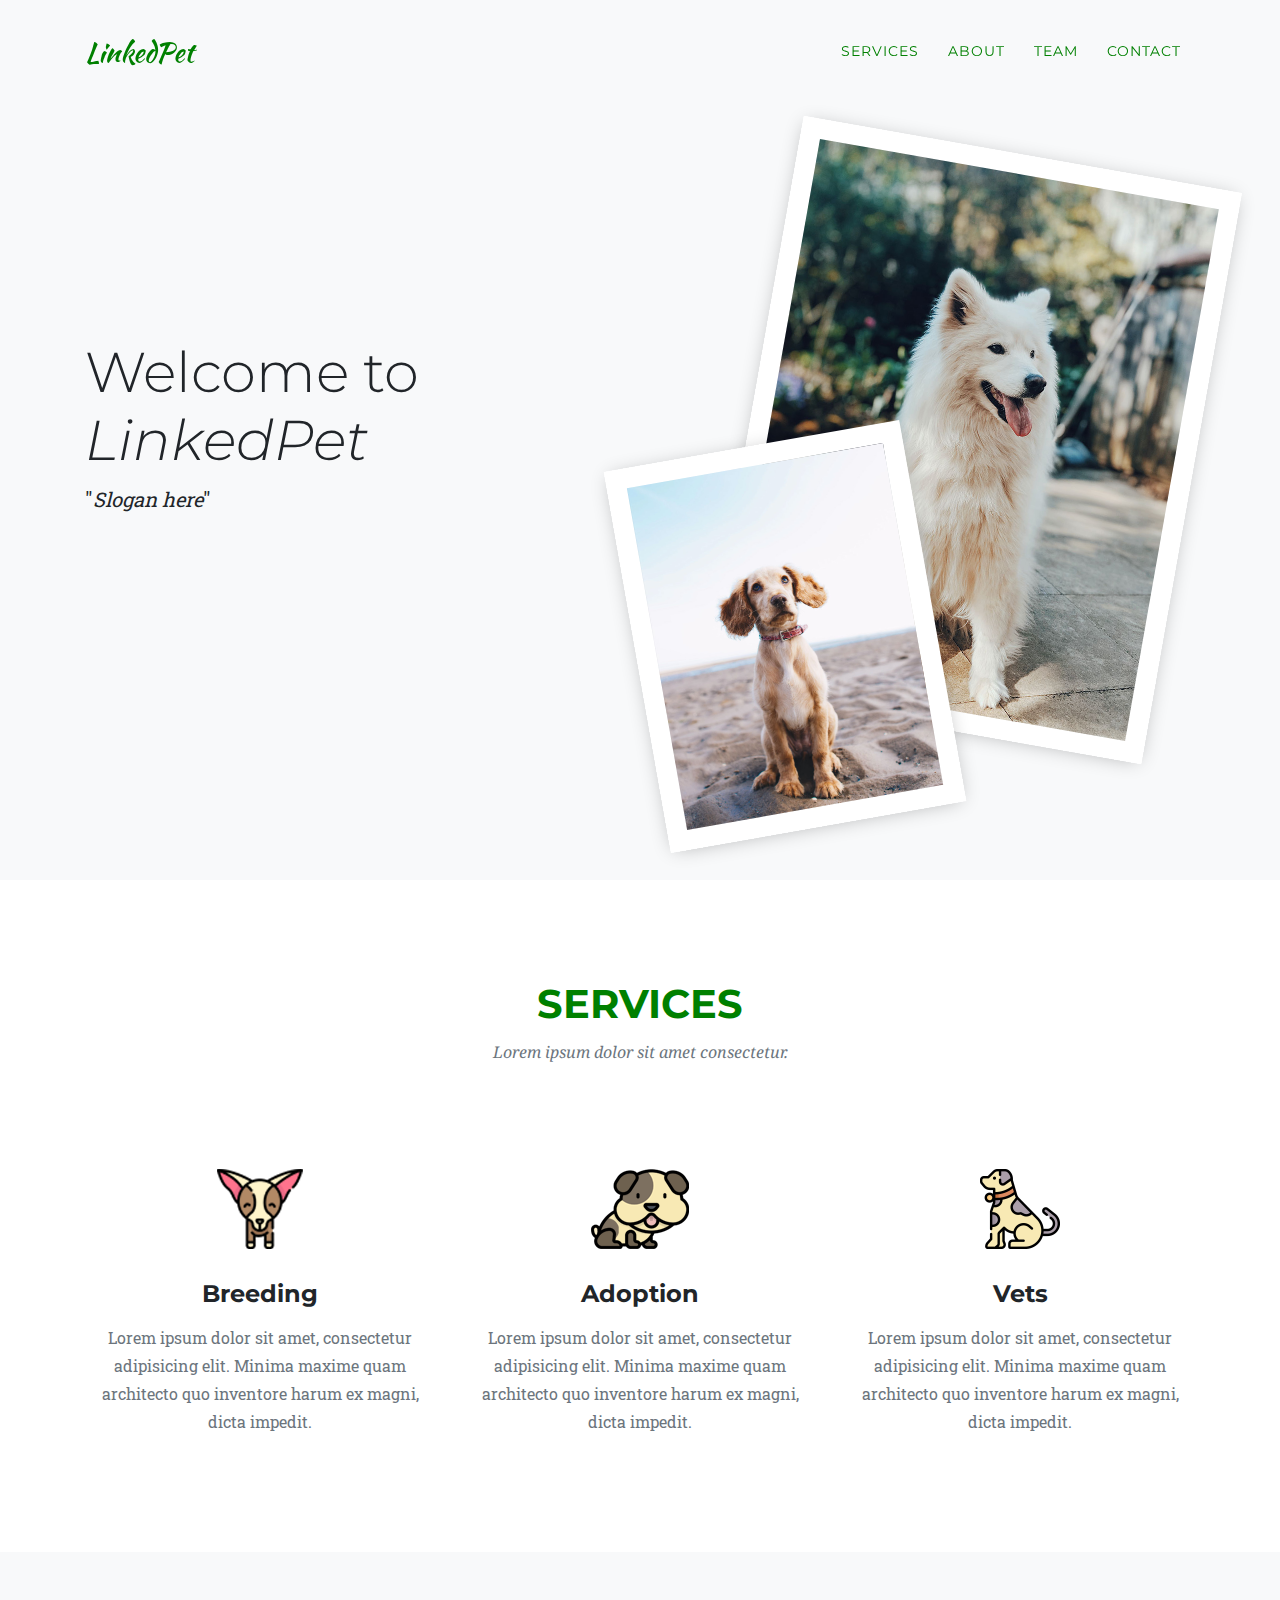
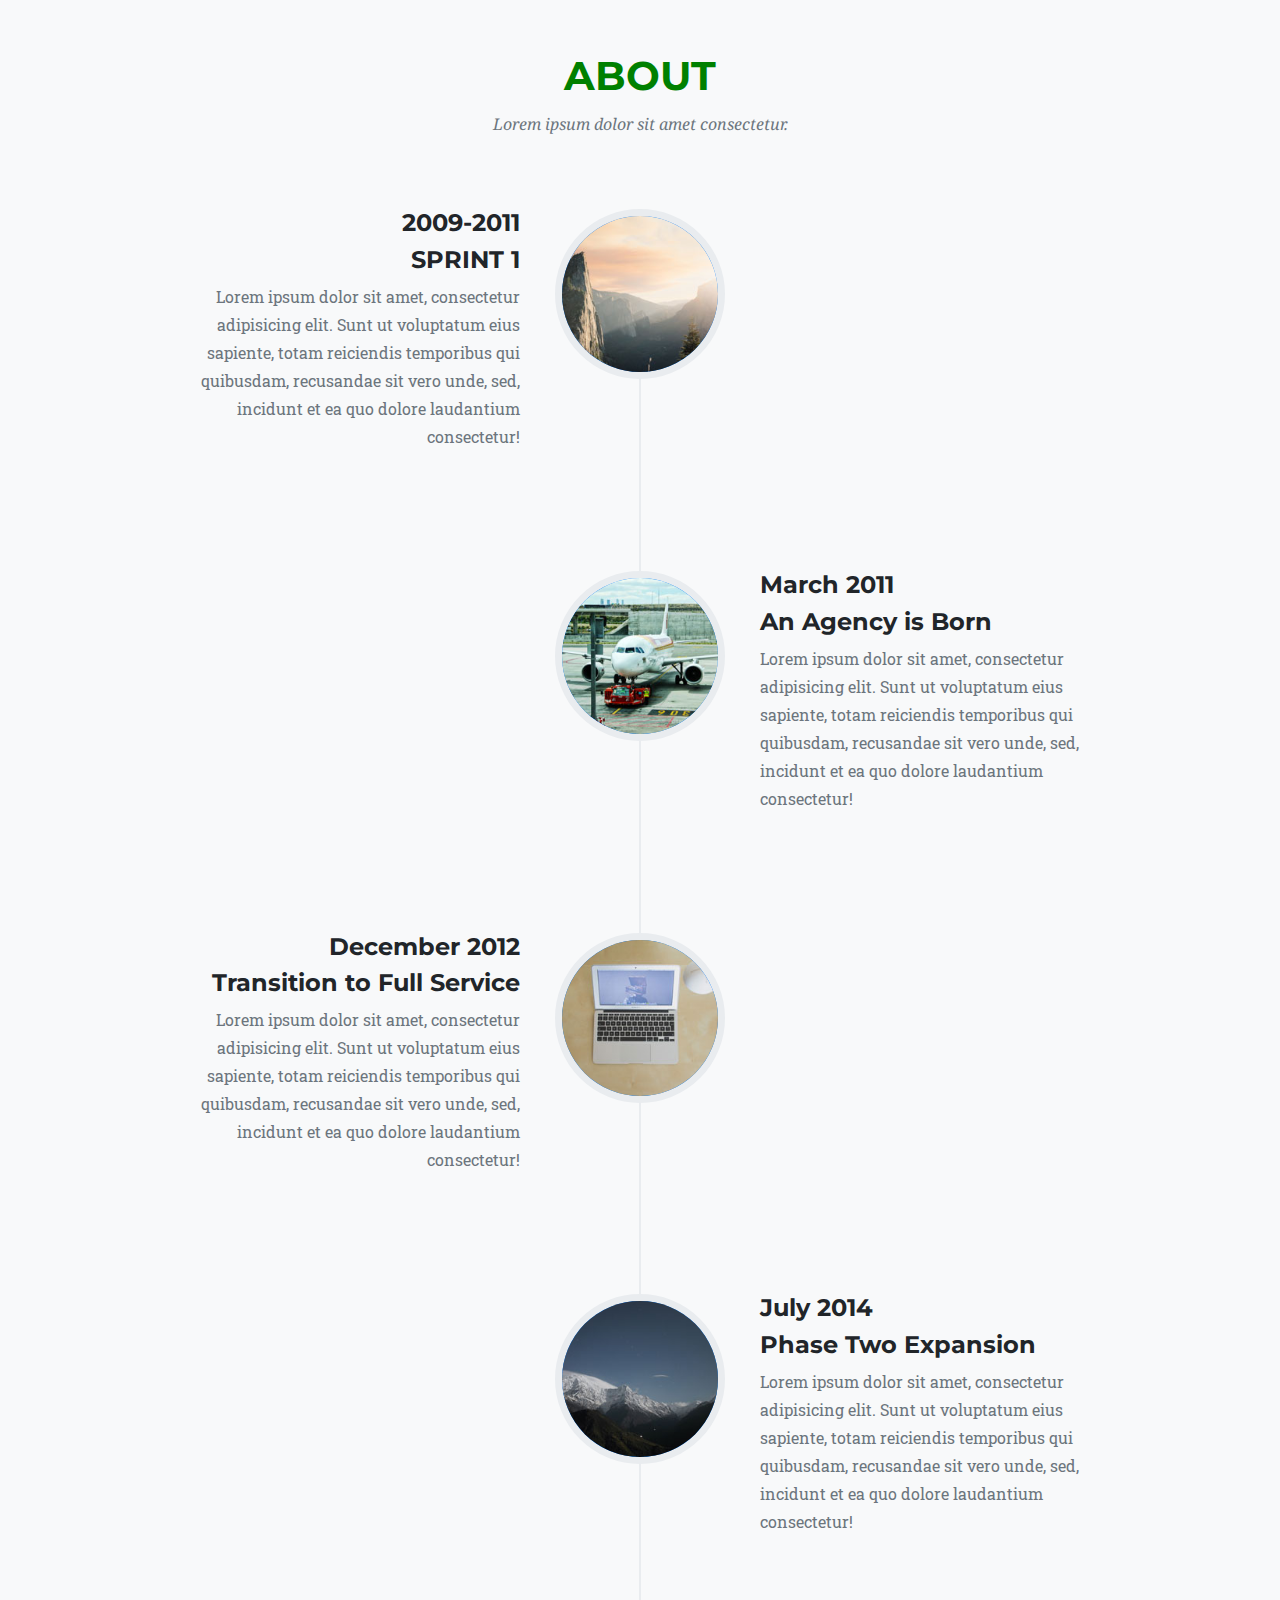
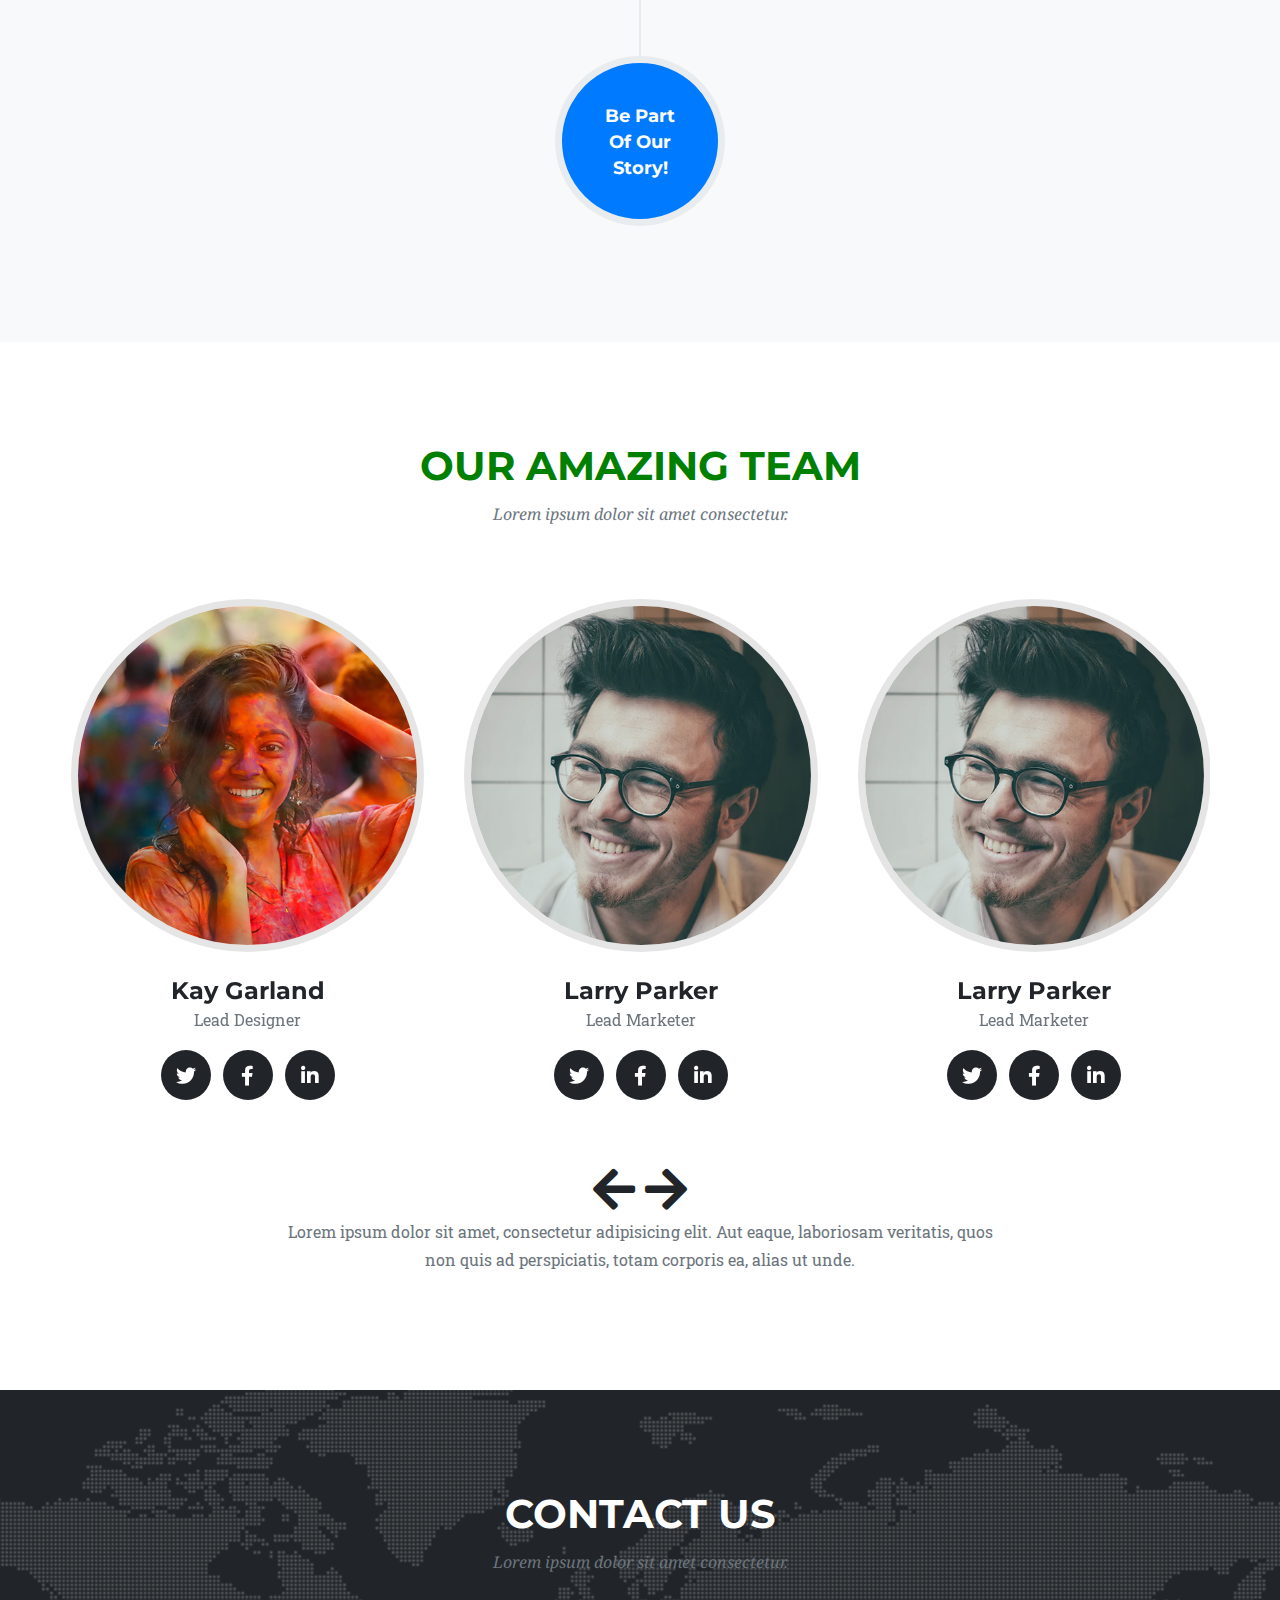
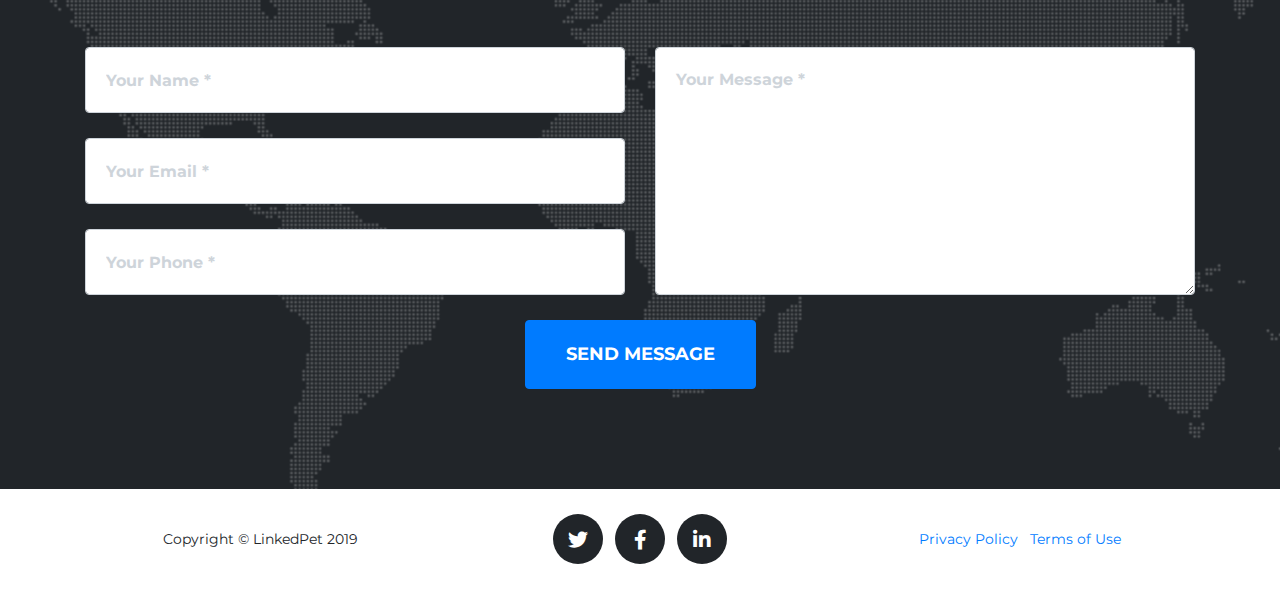
==== index.html @ 0b0eca7d "Initial style" ====
<!DOCTYPE html>
<html lang="en">
  <head>
    <meta charset="utf-8" />
    <meta
      name="viewport"
      content="width=device-width, initial-scale=1, shrink-to-fit=no"
    />
    <meta name="description" content="ISPP Project" />
    <meta name="author" content="ISPPet" />

    <title>LinkedPet</title>

    <!-- Bootstrap core CSS -->
    <link href="vendor/bootstrap/css/bootstrap.min.css" rel="stylesheet" />

    

    <!-- Owl Carousel -->
    <link rel="stylesheet" href="owlcarousel/assets/owl.carousel.min.css" />
    <link rel="stylesheet"href="owlcarousel/assets/owl.theme.default.min.css"/>

    <!-- Custom fonts for this template -->
    <link
      href="vendor/fontawesome-free/css/all.min.css"
      rel="stylesheet"
      type="text/css"
    />
    <link
      href="https://fonts.googleapis.com/css?family=Montserrat:400,700"
      rel="stylesheet"
      type="text/css"
    />
    <link
      href="https://fonts.googleapis.com/css?family=Kaushan+Script"
      rel="stylesheet"
      type="text/css"
    />
    <link
      href="https://fonts.googleapis.com/css?family=Droid+Serif:400,700,400italic,700italic"
      rel="stylesheet"
      type="text/css"
    />
    <link
      href="https://fonts.googleapis.com/css?family=Roboto+Slab:400,100,300,700"
      rel="stylesheet"
      type="text/css"
    />

    <!-- Custom styles for this template -->
    <link href="css/agency.min.css" rel="stylesheet" />
  </head>

  <body id="page-top">
    <!-- Navigation -->
    <nav class="navbar navbar-expand-lg navbar-dark fixed-top" id="mainNav">
      <div class="container">
        <a class="navbar-brand js-scroll-trigger" href="#page-top"
          >LinkedPet</a
        >
        <button
          class="navbar-toggler navbar-toggler-right"
          type="button"
          data-toggle="collapse"
          data-target="#navbarResponsive"
          aria-controls="navbarResponsive"
          aria-expanded="false"
          aria-label="Toggle navigation">
          Menu
          <i class="fas fa-bars"></i>
        </button>
        <div class="collapse navbar-collapse" id="navbarResponsive">
          <ul class="navbar-nav text-uppercase ml-auto">
            <li class="nav-item">
              <b><a class="nav-link js-scroll-trigger" href="#services">Services</a></b>
            </li>
            <li class="nav-item">
              <a class="nav-link js-scroll-trigger" href="#about">About</a>
            </li>
            <li class="nav-item">
              <a class="nav-link js-scroll-trigger" href="#team">Team</a>
            </li>
            <li class="nav-item">
              <a class="nav-link js-scroll-trigger" href="#contact">Contact</a>
            </li>
          </ul>
        </div>
      </div>
    </nav>

    <!-- Header -->
    <section class="site-blocks-cover overflow-hidden bg-light mastheadpadding">
      <div class="container">
        <div class="row">
          <div class="col-md-5 mr-auto align-self-center text-center text-md-left">
            <div class="intro-text" >
              <h1 class="display-4">Welcome to <em>LinkedPet</em></h1>
              <blockquot class="blockquote"><p class="mb-4">"<em>Slogan here</em>"</p></blockquote>
              <!--<p><a href="#" class="btn btn-primary">Get In Touch</a></p>-->
            </div>
          </div>
          <div class="col-md-5 align-self-center text-center text-md-right">
            <img src="../img/dog_1.jpg" alt="Image" class="img-fluid cover-img">
            <img src="../img/dog_2.jpg" alt="Image" class="img-fluid cover-img2">
          </div>
        </div>
      </div>
    </section>

    <!-- Services -->
    <section class="page-section" id="services">
      <div class="container">
        <div class="row">
          <div class="col-lg-12 text-center">
            <h2 class="section-heading text-uppercase">Services</h2>
            <h3 class="section-subheading text-muted">
              Lorem ipsum dolor sit amet consectetur.
            </h3>
          </div>
        </div>
        <div class="row text-center">
          <div class="col-md-4">
            <span class="fa-stack fa-4x">
              <img src="img/services/service_icon_1.png" />
            </span>
            <h4 class="service-heading">Breeding</h4>
            <p class="text-muted">
              Lorem ipsum dolor sit amet, consectetur adipisicing elit. Minima
              maxime quam architecto quo inventore harum ex magni, dicta
              impedit.
            </p>
          </div>
          <div class="col-md-4">
            <span class="fa-stack fa-4x">
              <img src="img/services/service_icon_2.png" />
            </span>
            <h4 class="service-heading">Adoption</h4>
            <p class="text-muted">
              Lorem ipsum dolor sit amet, consectetur adipisicing elit. Minima
              maxime quam architecto quo inventore harum ex magni, dicta
              impedit.
            </p>
          </div>
          <div class="col-md-4">
            <span class="fa-stack fa-4x">
              <img src="img/services/service_icon_3.png" />
            </span>
            <h4 class="service-heading">Vets</h4>
            <p class="text-muted">
              Lorem ipsum dolor sit amet, consectetur adipisicing elit. Minima
              maxime quam architecto quo inventore harum ex magni, dicta
              impedit.
            </p>
          </div>
        </div>
      </div>
    </section>

    <!-- About -->
    <section class="bg-light page-section" id="about">
      <div class="container">
        <div class="row">
          <div class="col-lg-12 text-center">
            <h2 class="section-heading text-uppercase">About</h2>
            <h3 class="section-subheading text-muted">
              Lorem ipsum dolor sit amet consectetur.
            </h3>
          </div>
        </div>
        <div class="row">
          <div class="col-lg-12">
            <ul class="timeline">
              <li>
                <div class="timeline-image">
                  <img
                    class="rounded-circle img-fluid"
                    src="img/about/1.jpg"
                    alt=""
                  />
                </div>
                <div class="timeline-panel">
                  <div class="timeline-heading">
                    <h4>2009-2011</h4>
                    <h4 class="subheading">SPRINT 1</h4>
                  </div>
                  <div class="timeline-body">
                    <p class="text-muted">
                      Lorem ipsum dolor sit amet, consectetur adipisicing elit.
                      Sunt ut voluptatum eius sapiente, totam reiciendis
                      temporibus qui quibusdam, recusandae sit vero unde, sed,
                      incidunt et ea quo dolore laudantium consectetur!
                    </p>
                  </div>
                </div>
              </li>
              <li class="timeline-inverted">
                <div class="timeline-image">
                  <img
                    class="rounded-circle img-fluid"
                    src="img/about/2.jpg"
                    alt=""
                  />
                </div>
                <div class="timeline-panel">
                  <div class="timeline-heading">
                    <h4>March 2011</h4>
                    <h4 class="subheading">An Agency is Born</h4>
                  </div>
                  <div class="timeline-body">
                    <p class="text-muted">
                      Lorem ipsum dolor sit amet, consectetur adipisicing elit.
                      Sunt ut voluptatum eius sapiente, totam reiciendis
                      temporibus qui quibusdam, recusandae sit vero unde, sed,
                      incidunt et ea quo dolore laudantium consectetur!
                    </p>
                  </div>
                </div>
              </li>
              <li>
                <div class="timeline-image">
                  <img
                    class="rounded-circle img-fluid"
                    src="img/about/3.jpg"
                    alt=""
                  />
                </div>
                <div class="timeline-panel">
                  <div class="timeline-heading">
                    <h4>December 2012</h4>
                    <h4 class="subheading">Transition to Full Service</h4>
                  </div>
                  <div class="timeline-body">
                    <p class="text-muted">
                      Lorem ipsum dolor sit amet, consectetur adipisicing elit.
                      Sunt ut voluptatum eius sapiente, totam reiciendis
                      temporibus qui quibusdam, recusandae sit vero unde, sed,
                      incidunt et ea quo dolore laudantium consectetur!
                    </p>
                  </div>
                </div>
              </li>
              <li class="timeline-inverted">
                <div class="timeline-image">
                  <img
                    class="rounded-circle img-fluid"
                    src="img/about/4.jpg"
                    alt=""
                  />
                </div>
                <div class="timeline-panel">
                  <div class="timeline-heading">
                    <h4>July 2014</h4>
                    <h4 class="subheading">Phase Two Expansion</h4>
                  </div>
                  <div class="timeline-body">
                    <p class="text-muted">
                      Lorem ipsum dolor sit amet, consectetur adipisicing elit.
                      Sunt ut voluptatum eius sapiente, totam reiciendis
                      temporibus qui quibusdam, recusandae sit vero unde, sed,
                      incidunt et ea quo dolore laudantium consectetur!
                    </p>
                  </div>
                </div>
              </li>
              <li class="timeline-inverted">
                <div class="timeline-image">
                  <h4>Be Part <br />Of Our <br />Story!</h4>
                </div>
              </li>
            </ul>
          </div>
        </div>
      </div>
    </section>

    <!-- Team -->
    <section class="page-section" id="team">
      <div class="container">
        <div class="row">
          <div class="col-lg-12 text-center">
            <h2 class="section-heading text-uppercase">Our Amazing Team</h2>
            <h3 class="section-subheading text-muted">
              Lorem ipsum dolor sit amet consectetur.
            </h3>
          </div>
        </div>
        <div class="row">
          <div id="owl-team" class="owl-carousel owl-theme owl-loaded owl-drag">
            <div class="team-member">
              <img class="mx-auto rounded-circle" src="img/team/1.jpg" alt="" />
              <h4>Kay Garland</h4>
              <p class="text-muted">Lead Designer</p>
              <ul class="list-inline social-buttons">
                <li class="list-inline-item">
                  <a href="#">
                    <i class="fab fa-twitter"></i>
                  </a>
                </li>
                <li class="list-inline-item">
                  <a href="#">
                    <i class="fab fa-facebook-f"></i>
                  </a>
                </li>
                <li class="list-inline-item">
                  <a href="#">
                    <i class="fab fa-linkedin-in"></i>
                  </a>
                </li>
              </ul>
            </div>
            <div class="team-member">
              <img class="mx-auto rounded-circle" src="img/team/2.jpg" alt="" />
              <h4>Larry Parker</h4>
              <p class="text-muted">Lead Marketer</p>
              <ul class="list-inline social-buttons">
                <li class="list-inline-item">
                  <a href="#">
                    <i class="fab fa-twitter"></i>
                  </a>
                </li>
                <li class="list-inline-item">
                  <a href="#">
                    <i class="fab fa-facebook-f"></i>
                  </a>
                </li>
                <li class="list-inline-item">
                  <a href="#">
                    <i class="fab fa-linkedin-in"></i>
                  </a>
                </li>
              </ul>
            </div>
            <div class="team-member">
              <img class="mx-auto rounded-circle" src="img/team/2.jpg" alt="" />
              <h4>Larry Parker</h4>
              <p class="text-muted">Lead Marketer</p>
              <ul class="list-inline social-buttons">
                <li class="list-inline-item">
                  <a href="#">
                    <i class="fab fa-twitter"></i>
                  </a>
                </li>
                <li class="list-inline-item">
                  <a href="#">
                    <i class="fab fa-facebook-f"></i>
                  </a>
                </li>
                <li class="list-inline-item">
                  <a href="#">
                    <i class="fab fa-linkedin-in"></i>
                  </a>
                </li>
              </ul>
            </div>
            <div class="team-member">
              <img class="mx-auto rounded-circle" src="img/team/3.jpg" alt="" />
              <h4>Diana Pertersen</h4>
              <p class="text-muted">Lead Developer</p>
              <ul class="list-inline social-buttons">
                <li class="list-inline-item">
                  <a href="#">
                    <i class="fab fa-twitter"></i>
                  </a>
                </li>
                <li class="list-inline-item">
                  <a href="#">
                    <i class="fab fa-facebook-f"></i>
                  </a>
                </li>
                <li class="list-inline-item">
                  <a href="#">
                    <i class="fab fa-linkedin-in"></i>
                  </a>
                </li>
              </ul>
            </div>
          </div>
        </div>
        <div class="row">
          <div class="col-lg-8 mx-auto text-center">
            <p class="large text-muted">
              Lorem ipsum dolor sit amet, consectetur adipisicing elit. Aut
              eaque, laboriosam veritatis, quos non quis ad perspiciatis, totam
              corporis ea, alias ut unde.
            </p>
          </div>
        </div>
      </div>
    </section>


    <!-- Contact -->
    <section class="page-section" id="contact">
      <div class="container">
        <div class="row">
          <div class="col-lg-12 text-center">
            <h2 class="section-heading text-uppercase">Contact Us</h2>
            <h3 class="section-subheading text-muted">
              Lorem ipsum dolor sit amet consectetur.
            </h3>
          </div>
        </div>
        <div class="row">
          <div class="col-lg-12">
            <form id="contactForm" name="sentMessage" novalidate="novalidate">
              <div class="row">
                <div class="col-md-6">
                  <div class="form-group">
                    <input
                      class="form-control"
                      id="name"
                      type="text"
                      placeholder="Your Name *"
                      required="required"
                      data-validation-required-message="Please enter your name."
                    />
                    <p class="help-block text-danger"></p>
                  </div>
                  <div class="form-group">
                    <input
                      class="form-control"
                      id="email"
                      type="email"
                      placeholder="Your Email *"
                      required="required"
                      data-validation-required-message="Please enter your email address."
                    />
                    <p class="help-block text-danger"></p>
                  </div>
                  <div class="form-group">
                    <input
                      class="form-control"
                      id="phone"
                      type="tel"
                      placeholder="Your Phone *"
                      required="required"
                      data-validation-required-message="Please enter your phone number."
                    />
                    <p class="help-block text-danger"></p>
                  </div>
                </div>
                <div class="col-md-6">
                  <div class="form-group">
                    <textarea
                      class="form-control"
                      id="message"
                      placeholder="Your Message *"
                      required="required"
                      data-validation-required-message="Please enter a message."
                    ></textarea>
                    <p class="help-block text-danger"></p>
                  </div>
                </div>
                <div class="clearfix"></div>
                <div class="col-lg-12 text-center">
                  <div id="success"></div>
                  <button
                    id="sendMessageButton"
                    class="btn btn-primary btn-xl text-uppercase"
                    type="submit"
                  >
                    Send Message
                  </button>
                </div>
              </div>
            </form>
          </div>
        </div>
      </div>
    </section>

    <!-- Footer -->
    <footer class="footer">
      <div class="container">
        <div class="row align-items-center">
          <div class="col-md-4">
            <span class="copyright">Copyright &copy; LinkedPet 2019</span>
          </div>
          <div class="col-md-4">
            <ul class="list-inline social-buttons">
              <li class="list-inline-item">
                <a href="#">
                  <i class="fab fa-twitter"></i>
                </a>
              </li>
              <li class="list-inline-item">
                <a href="#">
                  <i class="fab fa-facebook-f"></i>
                </a>
              </li>
              <li class="list-inline-item">
                <a href="#">
                  <i class="fab fa-linkedin-in"></i>
                </a>
              </li>
            </ul>
          </div>
          <div class="col-md-4">
            <ul class="list-inline quicklinks">
              <li class="list-inline-item">
                <a href="#">Privacy Policy</a>
              </li>
              <li class="list-inline-item">
                <a href="#">Terms of Use</a>
              </li>
            </ul>
          </div>
        </div>
      </div>
    </footer>

    <!-- Bootstrap core JavaScript -->
    <script src="vendor/jquery/jquery.min.js"></script>
    <script src="vendor/bootstrap/js/bootstrap.bundle.min.js"></script>

    <!-- Plugin JavaScript -->
    <script src="vendor/jquery-easing/jquery.easing.min.js"></script>

    <!-- Owl Carousel -->
    <script src="owlcarousel/owl.carousel.min.js"></script>

    <!-- Contact form JavaScript -->
    <script src="js/jqBootstrapValidation.js"></script>
    <script src="js/contact_me.js"></script>

    <!-- Custom scripts for this template -->
    <script src="js/agency.min.js"></script>
  </body>
</html>
---- css/agency.min.css ----
/*!
 * Start Bootstrap - Agency v5.2.2 (https://startbootstrap.com/template-overviews/agency)
 * Copyright 2013-2020 Start Bootstrap
 * Licensed under MIT (https://github.com/BlackrockDigital/startbootstrap-agency/blob/master/LICENSE)
 */body{overflow-x:hidden;font-family:'Roboto Slab',-apple-system,BlinkMacSystemFont,'Segoe UI',Roboto,'Helvetica Neue',Arial,sans-serif,'Apple Color Emoji','Segoe UI Emoji','Segoe UI Symbol','Noto Color Emoji'}p{line-height:1.75}a{color:#007bff}a:hover{color:#0062cc}.text-primary{color:#007bff!important}h1,h2,h3,h4,h5,h6{font-weight:700;font-family:Montserrat,-apple-system,BlinkMacSystemFont,'Segoe UI',Roboto,'Helvetica Neue',Arial,sans-serif,'Apple Color Emoji','Segoe UI Emoji','Segoe UI Symbol','Noto Color Emoji'}.page-section{padding:100px 0}.page-section h2.section-heading{font-size:40px;margin-top:0;margin-bottom:15px;color:green}.page-section h3.section-subheading{font-size:16px;font-weight:400;font-style:italic;margin-bottom:75px;text-transform:none;font-family:'Droid Serif',-apple-system,BlinkMacSystemFont,'Segoe UI',Roboto,'Helvetica Neue',Arial,sans-serif,'Apple Color Emoji','Segoe UI Emoji','Segoe UI Symbol','Noto Color Emoji'}@media (min-width:768px){section{padding:150px 0}}::-moz-selection{background:#007bff;text-shadow:none}::selection{background:#007bff;text-shadow:none}img::-moz-selection{background:0 0}img::selection{background:0 0}img::-moz-selection{background:0 0}.btn{font-family:Montserrat,-apple-system,BlinkMacSystemFont,'Segoe UI',Roboto,'Helvetica Neue',Arial,sans-serif,'Apple Color Emoji','Segoe UI Emoji','Segoe UI Symbol','Noto Color Emoji';font-weight:700}.btn-xl{font-size:18px;padding:20px 40px}.btn-primary{background-color:#007bff;border-color:#007bff}.btn-primary:active,.btn-primary:focus,.btn-primary:hover{background-color:#0069d9!important;border-color:#0069d9!important;color:#fff}.btn-primary:active,.btn-primary:focus{box-shadow:0 0 0 .2rem rgba(254,209,55,.5)!important}#mainNav{background-color:#20c45f}#mainNav .navbar-toggler{font-size:12px;right:0;padding:13px;text-transform:uppercase;color:green;border:0;background-color:#007bff;font-family:Montserrat,-apple-system,BlinkMacSystemFont,'Segoe UI',Roboto,'Helvetica Neue',Arial,sans-serif,'Apple Color Emoji','Segoe UI Emoji','Segoe UI Symbol','Noto Color Emoji'}#mainNav .navbar-brand{color:green;font-family:'Kaushan Script',-apple-system,BlinkMacSystemFont,'Segoe UI',Roboto,'Helvetica Neue',Arial,sans-serif,'Apple Color Emoji','Segoe UI Emoji','Segoe UI Symbol','Noto Color Emoji'}#mainNav .navbar-nav .nav-item .nav-link{font-style:bold;font-size:90%;font-weight:400;padding:.75em 0;letter-spacing:1px;color:green;font-family:Montserrat,-apple-system,BlinkMacSystemFont,'Segoe UI',Roboto,'Helvetica Neue',Arial,sans-serif,'Apple Color Emoji','Segoe UI Emoji','Segoe UI Symbol','Noto Color Emoji'}#mainNav .navbar-nav .nav-item .nav-link.active,#mainNav .navbar-nav .nav-item .nav-link:hover{color:#fff}@media (min-width:992px){#mainNav{padding-top:25px;padding-bottom:25px;transition:padding-top .3s,padding-bottom .3s;border:none;background-color:transparent}#mainNav .navbar-brand{font-size:1.75em;transition:all .3s}#mainNav .navbar-nav .nav-item .nav-link{padding:1.1em 1em!important}#mainNav .navbar-nav .nav-item .nav-link:hover{color:#000}#mainNav.navbar-shrink{padding-top:0;padding-bottom:0;background-color:#20c45f}#mainNav.navbar-shrink .navbar-brand{font-size:1.25em;padding:12px 0}#mainNav.navbar-shrink .navbar-brand:hover{color:#fff}}@media (max-width:850px){.intro-text{padding-top:100px}}.cover-img{border:20px solid #fff;box-shadow:0 2px 20px -5px rgba(0,0,0,.3)}@media (min-width:768px){.cover-img{transform:rotate(10deg)}}.cover-img2{position:absolute;bottom:-100px;left:-100px;max-width:300px;border:20px solid #fff;box-shadow:0 2px 20px -5px rgba(0,0,0,.3)}@media (min-width:768px){.cover-img2{transform:rotate(-10deg)}}@media (max-width:850px){.cover-img2{margin-left:25%;transform:rotate(-10deg)}}header.masthead{text-align:center;color:#000;background-repeat:no-repeat;background-attachment:scroll;background-position:center center;background-size:auto;background-color:grey}header.masthead .intro-text{padding-top:150px;padding-bottom:100px}header.masthead .intro-text .intro-lead-in{font-size:22px;font-style:italic;line-height:22px;margin-bottom:25px}header.masthead .intro-text .intro-heading{font-size:50px;font-weight:700;line-height:50px;margin-bottom:25px}@media (min-width:768px){header.masthead .intro-text{padding-top:300px;padding-bottom:200px}header.masthead .intro-text .intro-lead-in{font-size:40px;font-style:italic;line-height:40px;margin-bottom:25px}header.masthead .intro-text .intro-heading{font-size:75px;font-weight:700;line-height:75px;margin-bottom:50px}}.service-heading{margin:15px 0;text-transform:none}#portfolio .portfolio-item{right:0;margin:0 0 15px}#portfolio .portfolio-item .portfolio-link{position:relative;display:block;max-width:400px;margin:0 auto;cursor:pointer}#portfolio .portfolio-item .portfolio-link .portfolio-hover{position:absolute;width:100%;height:100%;transition:all ease .5s;opacity:0;background:rgba(0,123,255,.9)}#portfolio .portfolio-item .portfolio-link .portfolio-hover:hover{opacity:1}#portfolio .portfolio-item .portfolio-link .portfolio-hover .portfolio-hover-content{font-size:20px;position:absolute;top:50%;width:100%;height:20px;margin-top:-12px;text-align:center;color:#fff}#portfolio .portfolio-item .portfolio-link .portfolio-hover .portfolio-hover-content i{margin-top:-12px}#portfolio .portfolio-item .portfolio-link .portfolio-hover .portfolio-hover-content h3,#portfolio .portfolio-item .portfolio-link .portfolio-hover .portfolio-hover-content h4{margin:0}#portfolio .portfolio-item .portfolio-caption{max-width:400px;margin:0 auto;padding:25px;text-align:center;background-color:#fff}#portfolio .portfolio-item .portfolio-caption h4{margin:0;text-transform:none}#portfolio .portfolio-item .portfolio-caption p{font-size:16px;font-style:italic;margin:0;font-family:'Droid Serif',-apple-system,BlinkMacSystemFont,'Segoe UI',Roboto,'Helvetica Neue',Arial,sans-serif,'Apple Color Emoji','Segoe UI Emoji','Segoe UI Symbol','Noto Color Emoji'}#portfolio *{z-index:2}@media (min-width:767px){#portfolio .portfolio-item{margin:0 0 30px}}.portfolio-modal .modal-dialog{margin:1rem;max-width:100vw}.portfolio-modal .modal-content{padding:100px 0;text-align:center}.portfolio-modal .modal-content h2{font-size:3em;margin-bottom:15px}.portfolio-modal .modal-content p{margin-bottom:30px}.portfolio-modal .modal-content p.item-intro{font-size:16px;font-style:italic;margin:20px 0 30px;font-family:'Droid Serif',-apple-system,BlinkMacSystemFont,'Segoe UI',Roboto,'Helvetica Neue',Arial,sans-serif,'Apple Color Emoji','Segoe UI Emoji','Segoe UI Symbol','Noto Color Emoji'}.portfolio-modal .modal-content ul.list-inline{margin-top:0;margin-bottom:30px}.portfolio-modal .modal-content img{margin-bottom:30px}.portfolio-modal .modal-content button{cursor:pointer}.portfolio-modal .close-modal{position:absolute;top:25px;right:25px;width:75px;height:75px;cursor:pointer;background-color:transparent}.portfolio-modal .close-modal:hover{opacity:.3}.portfolio-modal .close-modal .lr{z-index:1051;width:1px;height:75px;margin-left:35px;transform:rotate(45deg);background-color:#212529}.portfolio-modal .close-modal .lr .rl{z-index:1052;width:1px;height:75px;transform:rotate(90deg);background-color:#212529}.timeline{position:relative;padding:0;list-style:none}.timeline:before{position:absolute;top:0;bottom:0;left:40px;width:2px;margin-left:-1.5px;content:'';background-color:#e9ecef}.timeline>li{position:relative;min-height:50px;margin-bottom:50px}.timeline>li:after,.timeline>li:before{display:table;content:' '}.timeline>li:after{clear:both}.timeline>li .timeline-panel{position:relative;float:right;width:100%;padding:0 20px 0 100px;text-align:left}.timeline>li .timeline-panel:before{right:auto;left:-15px;border-right-width:15px;border-left-width:0}.timeline>li .timeline-panel:after{right:auto;left:-14px;border-right-width:14px;border-left-width:0}.timeline>li .timeline-image{position:absolute;z-index:100;left:0;width:80px;height:80px;margin-left:0;text-align:center;color:#fff;border:7px solid #e9ecef;border-radius:100%;background-color:#007bff}.timeline>li .timeline-image h4{font-size:10px;line-height:14px;margin-top:12px}.timeline>li.timeline-inverted>.timeline-panel{float:right;padding:0 20px 0 100px;text-align:left}.timeline>li.timeline-inverted>.timeline-panel:before{right:auto;left:-15px;border-right-width:15px;border-left-width:0}.timeline>li.timeline-inverted>.timeline-panel:after{right:auto;left:-14px;border-right-width:14px;border-left-width:0}.timeline>li:last-child{margin-bottom:0}.timeline .timeline-heading h4{margin-top:0;color:inherit}.timeline .timeline-heading h4.subheading{text-transform:none}.timeline .timeline-body>p,.timeline .timeline-body>ul{margin-bottom:0}@media (min-width:768px){.timeline:before{left:50%}.timeline>li{min-height:100px;margin-bottom:100px}.timeline>li .timeline-panel{float:left;width:41%;padding:0 20px 20px 30px;text-align:right}.timeline>li .timeline-image{left:50%;width:100px;height:100px;margin-left:-50px}.timeline>li .timeline-image h4{font-size:13px;line-height:18px;margin-top:16px}.timeline>li.timeline-inverted>.timeline-panel{float:right;padding:0 30px 20px 20px;text-align:left}}@media (min-width:992px){.timeline>li{min-height:150px}.timeline>li .timeline-panel{padding:0 20px 20px}.timeline>li .timeline-image{width:150px;height:150px;margin-left:-75px}.timeline>li .timeline-image h4{font-size:18px;line-height:26px;margin-top:30px}.timeline>li.timeline-inverted>.timeline-panel{padding:0 20px 20px}}@media (min-width:1200px){.timeline>li{min-height:170px}.timeline>li .timeline-panel{padding:0 20px 20px 100px}.timeline>li .timeline-image{width:170px;height:170px;margin-left:-85px}.timeline>li .timeline-image h4{margin-top:40px}.timeline>li.timeline-inverted>.timeline-panel{padding:0 100px 20px 20px}}.team-member{margin-bottom:50px;text-align:center}.team-member img{width:180px;height:auto;border:7px solid rgba(0,0,0,.1)}.team-member h4{margin-top:25px;margin-bottom:0;text-transform:none}.team-member p{margin-top:0}section#contact{background-color:#212529;background-image:url(../img/map-image.png);background-repeat:no-repeat;background-position:center}section#contact .section-heading{color:#fff}section#contact .form-group{margin-bottom:25px}section#contact .form-group input,section#contact .form-group textarea{padding:20px}section#contact .form-group input.form-control{height:auto}section#contact .form-group textarea.form-control{height:248px}section#contact .form-control:focus{border-color:#007bff;box-shadow:none}section#contact ::-webkit-input-placeholder{font-weight:700;color:#ced4da;font-family:Montserrat,-apple-system,BlinkMacSystemFont,'Segoe UI',Roboto,'Helvetica Neue',Arial,sans-serif,'Apple Color Emoji','Segoe UI Emoji','Segoe UI Symbol','Noto Color Emoji'}section#contact :-moz-placeholder{font-weight:700;color:#ced4da;font-family:Montserrat,-apple-system,BlinkMacSystemFont,'Segoe UI',Roboto,'Helvetica Neue',Arial,sans-serif,'Apple Color Emoji','Segoe UI Emoji','Segoe UI Symbol','Noto Color Emoji'}section#contact ::-moz-placeholder{font-weight:700;color:#ced4da;font-family:Montserrat,-apple-system,BlinkMacSystemFont,'Segoe UI',Roboto,'Helvetica Neue',Arial,sans-serif,'Apple Color Emoji','Segoe UI Emoji','Segoe UI Symbol','Noto Color Emoji'}section#contact :-ms-input-placeholder{font-weight:700;color:#ced4da;font-family:Montserrat,-apple-system,BlinkMacSystemFont,'Segoe UI',Roboto,'Helvetica Neue',Arial,sans-serif,'Apple Color Emoji','Segoe UI Emoji','Segoe UI Symbol','Noto Color Emoji'}.footer{padding:25px 0;text-align:center}.footer span.copyright{font-size:90%;line-height:40px;text-transform:none;font-family:Montserrat,-apple-system,BlinkMacSystemFont,'Segoe UI',Roboto,'Helvetica Neue',Arial,sans-serif,'Apple Color Emoji','Segoe UI Emoji','Segoe UI Symbol','Noto Color Emoji'}.footer ul.quicklinks{font-size:90%;line-height:40px;margin-bottom:0;text-transform:none;font-family:Montserrat,-apple-system,BlinkMacSystemFont,'Segoe UI',Roboto,'Helvetica Neue',Arial,sans-serif,'Apple Color Emoji','Segoe UI Emoji','Segoe UI Symbol','Noto Color Emoji'}ul.social-buttons{margin-bottom:0}ul.social-buttons li a{font-size:20px;line-height:50px;display:block;width:50px;height:50px;transition:all .3s;color:#fff;border-radius:100%;outline:0;background-color:#212529}ul.social-buttons li a:active,ul.social-buttons li a:focus,ul.social-buttons li a:hover{background-color:#007bff}
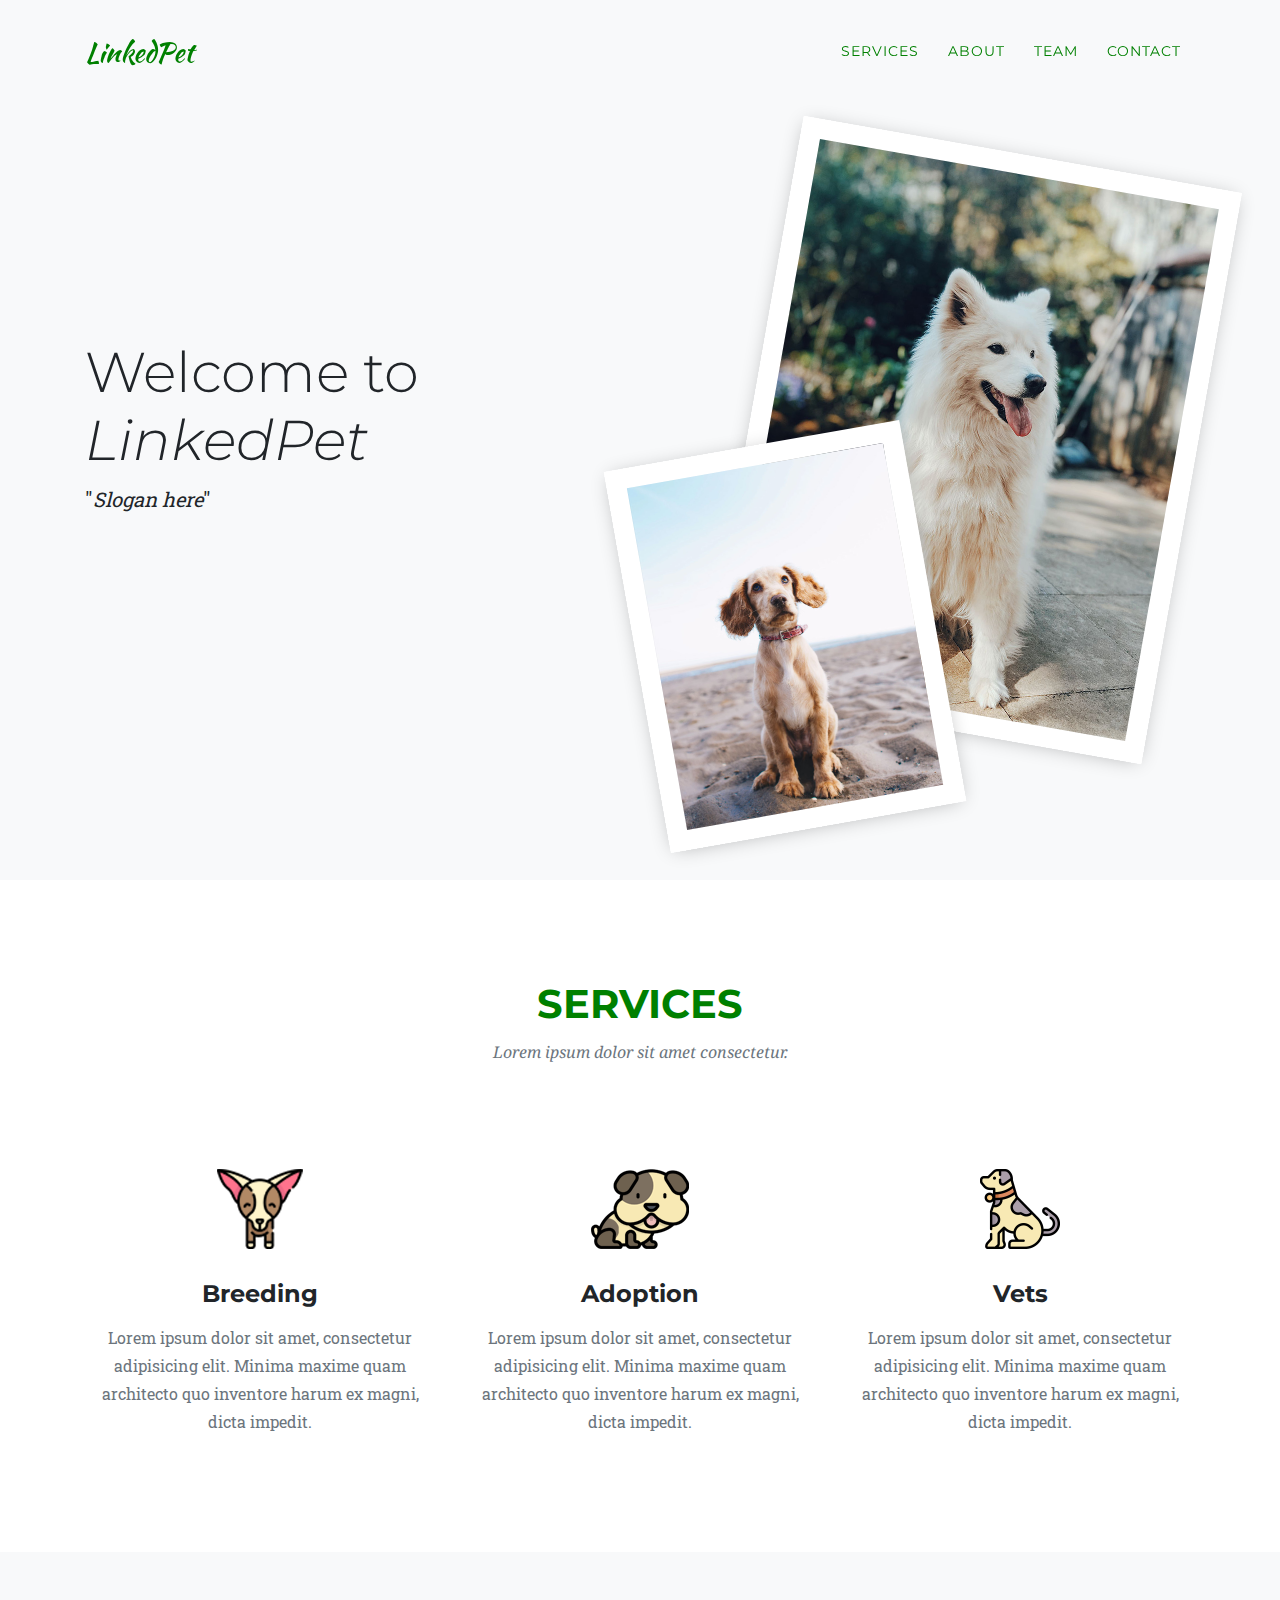
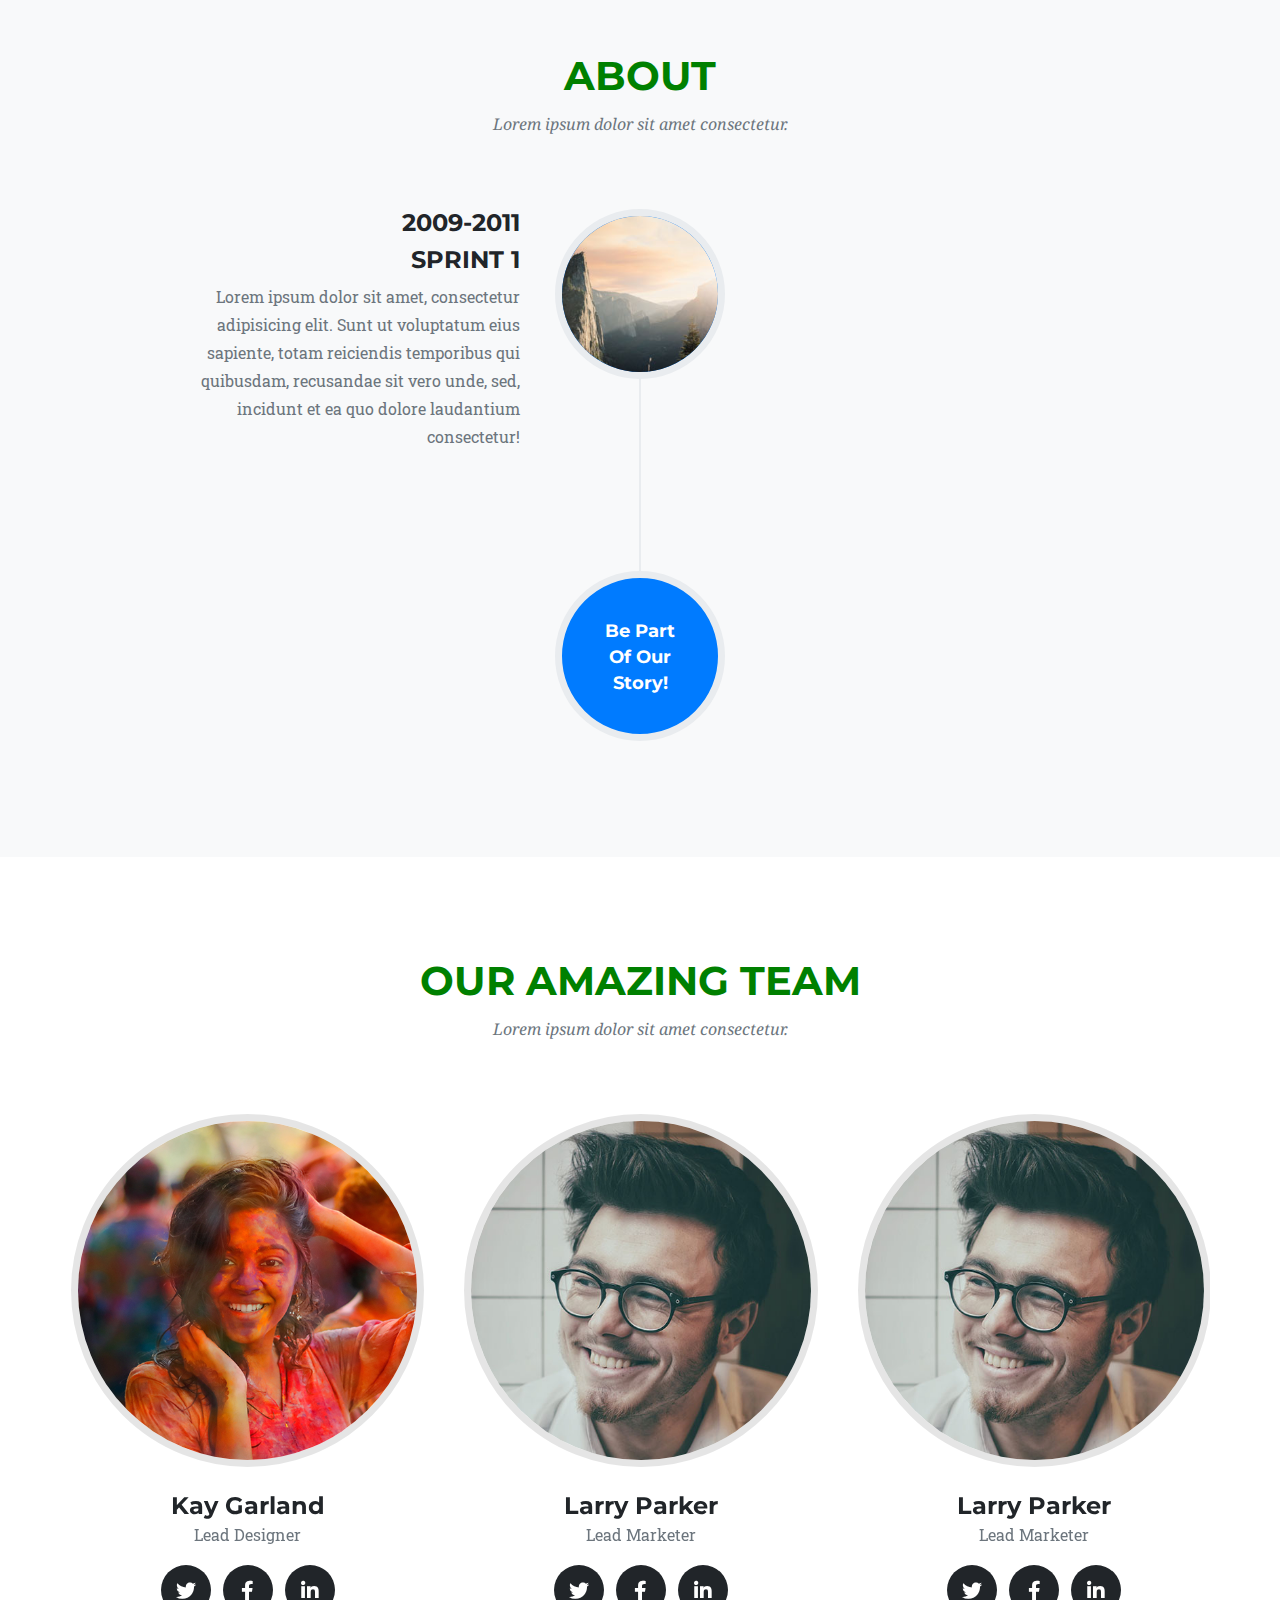
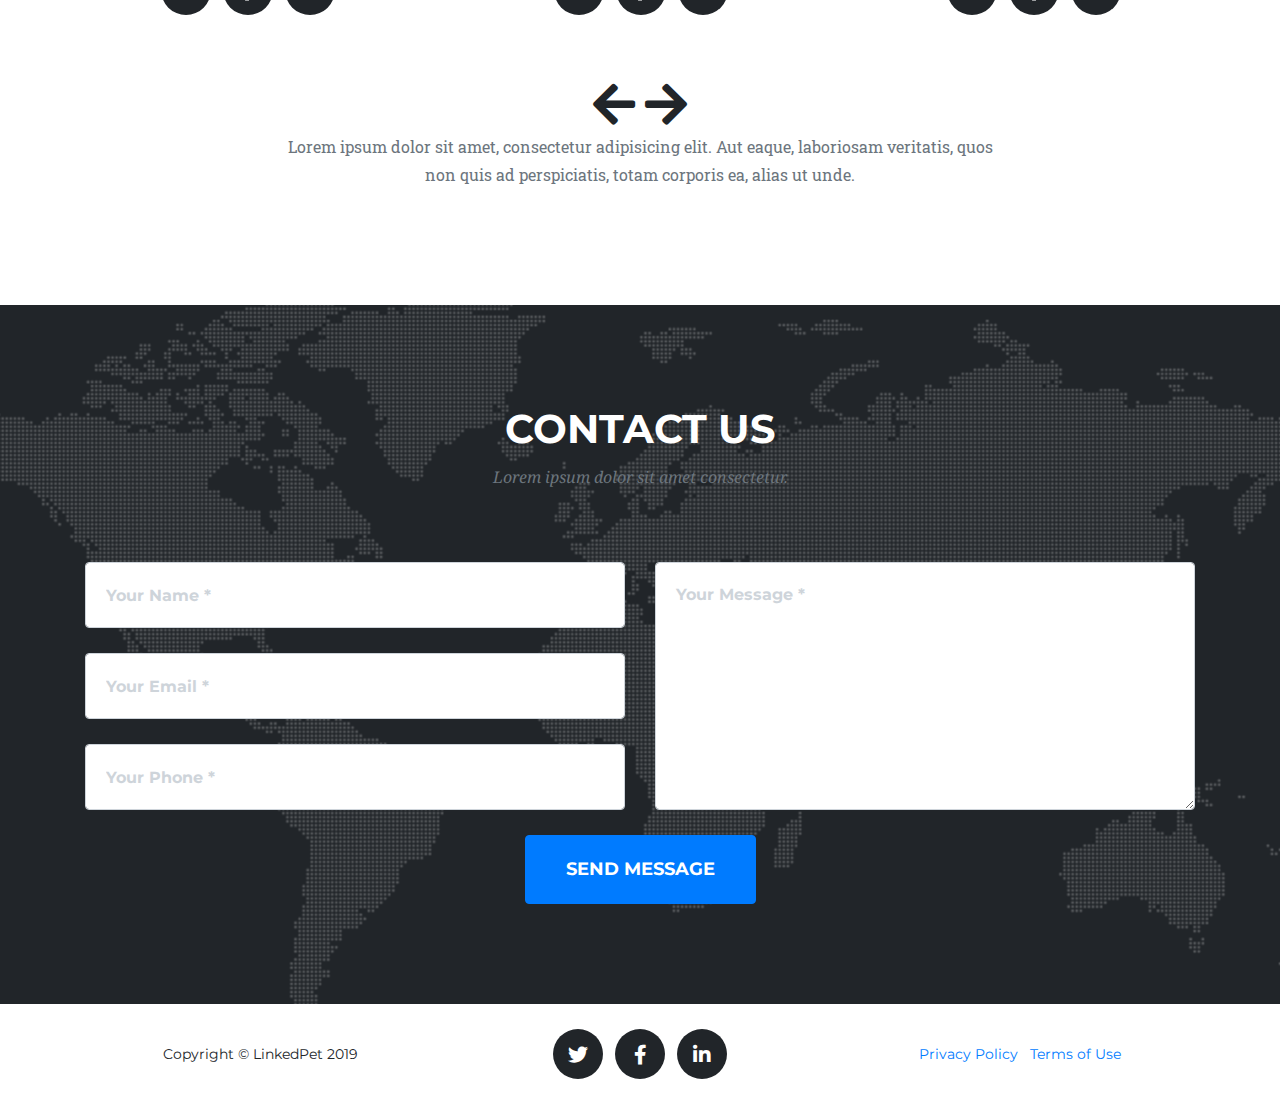
==== commit 27fd3314: "Cleaned about section" ====
--- a/index.html
+++ b/index.html
@@ -195,75 +195,6 @@
               </li>
               <li class="timeline-inverted">
                 <div class="timeline-image">
-                  <img
-                    class="rounded-circle img-fluid"
-                    src="img/about/2.jpg"
-                    alt=""
-                  />
-                </div>
-                <div class="timeline-panel">
-                  <div class="timeline-heading">
-                    <h4>March 2011</h4>
-                    <h4 class="subheading">An Agency is Born</h4>
-                  </div>
-                  <div class="timeline-body">
-                    <p class="text-muted">
-                      Lorem ipsum dolor sit amet, consectetur adipisicing elit.
-                      Sunt ut voluptatum eius sapiente, totam reiciendis
-                      temporibus qui quibusdam, recusandae sit vero unde, sed,
-                      incidunt et ea quo dolore laudantium consectetur!
-                    </p>
-                  </div>
-                </div>
-              </li>
-              <li>
-                <div class="timeline-image">
-                  <img
-                    class="rounded-circle img-fluid"
-                    src="img/about/3.jpg"
-                    alt=""
-                  />
-                </div>
-                <div class="timeline-panel">
-                  <div class="timeline-heading">
-                    <h4>December 2012</h4>
-                    <h4 class="subheading">Transition to Full Service</h4>
-                  </div>
-                  <div class="timeline-body">
-                    <p class="text-muted">
-                      Lorem ipsum dolor sit amet, consectetur adipisicing elit.
-                      Sunt ut voluptatum eius sapiente, totam reiciendis
-                      temporibus qui quibusdam, recusandae sit vero unde, sed,
-                      incidunt et ea quo dolore laudantium consectetur!
-                    </p>
-                  </div>
-                </div>
-              </li>
-              <li class="timeline-inverted">
-                <div class="timeline-image">
-                  <img
-                    class="rounded-circle img-fluid"
-                    src="img/about/4.jpg"
-                    alt=""
-                  />
-                </div>
-                <div class="timeline-panel">
-                  <div class="timeline-heading">
-                    <h4>July 2014</h4>
-                    <h4 class="subheading">Phase Two Expansion</h4>
-                  </div>
-                  <div class="timeline-body">
-                    <p class="text-muted">
-                      Lorem ipsum dolor sit amet, consectetur adipisicing elit.
-                      Sunt ut voluptatum eius sapiente, totam reiciendis
-                      temporibus qui quibusdam, recusandae sit vero unde, sed,
-                      incidunt et ea quo dolore laudantium consectetur!
-                    </p>
-                  </div>
-                </div>
-              </li>
-              <li class="timeline-inverted">
-                <div class="timeline-image">
                   <h4>Be Part <br />Of Our <br />Story!</h4>
                 </div>
               </li>
@@ -387,7 +318,6 @@
         </div>
       </div>
     </section>
-
 
     <!-- Contact -->
     <section class="page-section" id="contact">
--- a/css/agency.min.css
+++ b/css/agency.min.css
@@ -2,4 +2,4 @@
  * Start Bootstrap - Agency v5.2.2 (https://startbootstrap.com/template-overviews/agency)
  * Copyright 2013-2020 Start Bootstrap
  * Licensed under MIT (https://github.com/BlackrockDigital/startbootstrap-agency/blob/master/LICENSE)
- */body{overflow-x:hidden;font-family:'Roboto Slab',-apple-system,BlinkMacSystemFont,'Segoe UI',Roboto,'Helvetica Neue',Arial,sans-serif,'Apple Color Emoji','Segoe UI Emoji','Segoe UI Symbol','Noto Color Emoji'}p{line-height:1.75}a{color:#007bff}a:hover{color:#0062cc}.text-primary{color:#007bff!important}h1,h2,h3,h4,h5,h6{font-weight:700;font-family:Montserrat,-apple-system,BlinkMacSystemFont,'Segoe UI',Roboto,'Helvetica Neue',Arial,sans-serif,'Apple Color Emoji','Segoe UI Emoji','Segoe UI Symbol','Noto Color Emoji'}.page-section{padding:100px 0}.page-section h2.section-heading{font-size:40px;margin-top:0;margin-bottom:15px;color:green}.page-section h3.section-subheading{font-size:16px;font-weight:400;font-style:italic;margin-bottom:75px;text-transform:none;font-family:'Droid Serif',-apple-system,BlinkMacSystemFont,'Segoe UI',Roboto,'Helvetica Neue',Arial,sans-serif,'Apple Color Emoji','Segoe UI Emoji','Segoe UI Symbol','Noto Color Emoji'}@media (min-width:768px){section{padding:150px 0}}::-moz-selection{background:#007bff;text-shadow:none}::selection{background:#007bff;text-shadow:none}img::-moz-selection{background:0 0}img::selection{background:0 0}img::-moz-selection{background:0 0}.btn{font-family:Montserrat,-apple-system,BlinkMacSystemFont,'Segoe UI',Roboto,'Helvetica Neue',Arial,sans-serif,'Apple Color Emoji','Segoe UI Emoji','Segoe UI Symbol','Noto Color Emoji';font-weight:700}.btn-xl{font-size:18px;padding:20px 40px}.btn-primary{background-color:#007bff;border-color:#007bff}.btn-primary:active,.btn-primary:focus,.btn-primary:hover{background-color:#0069d9!important;border-color:#0069d9!important;color:#fff}.btn-primary:active,.btn-primary:focus{box-shadow:0 0 0 .2rem rgba(254,209,55,.5)!important}#mainNav{background-color:#20c45f}#mainNav .navbar-toggler{font-size:12px;right:0;padding:13px;text-transform:uppercase;color:green;border:0;background-color:#007bff;font-family:Montserrat,-apple-system,BlinkMacSystemFont,'Segoe UI',Roboto,'Helvetica Neue',Arial,sans-serif,'Apple Color Emoji','Segoe UI Emoji','Segoe UI Symbol','Noto Color Emoji'}#mainNav .navbar-brand{color:green;font-family:'Kaushan Script',-apple-system,BlinkMacSystemFont,'Segoe UI',Roboto,'Helvetica Neue',Arial,sans-serif,'Apple Color Emoji','Segoe UI Emoji','Segoe UI Symbol','Noto Color Emoji'}#mainNav .navbar-nav .nav-item .nav-link{font-style:bold;font-size:90%;font-weight:400;padding:.75em 0;letter-spacing:1px;color:green;font-family:Montserrat,-apple-system,BlinkMacSystemFont,'Segoe UI',Roboto,'Helvetica Neue',Arial,sans-serif,'Apple Color Emoji','Segoe UI Emoji','Segoe UI Symbol','Noto Color Emoji'}#mainNav .navbar-nav .nav-item .nav-link.active,#mainNav .navbar-nav .nav-item .nav-link:hover{color:#fff}@media (min-width:992px){#mainNav{padding-top:25px;padding-bottom:25px;transition:padding-top .3s,padding-bottom .3s;border:none;background-color:transparent}#mainNav .navbar-brand{font-size:1.75em;transition:all .3s}#mainNav .navbar-nav .nav-item .nav-link{padding:1.1em 1em!important}#mainNav .navbar-nav .nav-item .nav-link:hover{color:#000}#mainNav.navbar-shrink{padding-top:0;padding-bottom:0;background-color:#20c45f}#mainNav.navbar-shrink .navbar-brand{font-size:1.25em;padding:12px 0}#mainNav.navbar-shrink .navbar-brand:hover{color:#fff}}@media (max-width:850px){.intro-text{padding-top:100px}}.cover-img{border:20px solid #fff;box-shadow:0 2px 20px -5px rgba(0,0,0,.3)}@media (min-width:768px){.cover-img{transform:rotate(10deg)}}.cover-img2{position:absolute;bottom:-100px;left:-100px;max-width:300px;border:20px solid #fff;box-shadow:0 2px 20px -5px rgba(0,0,0,.3)}@media (min-width:768px){.cover-img2{transform:rotate(-10deg)}}@media (max-width:850px){.cover-img2{margin-left:25%;transform:rotate(-10deg)}}header.masthead{text-align:center;color:#000;background-repeat:no-repeat;background-attachment:scroll;background-position:center center;background-size:auto;background-color:grey}header.masthead .intro-text{padding-top:150px;padding-bottom:100px}header.masthead .intro-text .intro-lead-in{font-size:22px;font-style:italic;line-height:22px;margin-bottom:25px}header.masthead .intro-text .intro-heading{font-size:50px;font-weight:700;line-height:50px;margin-bottom:25px}@media (min-width:768px){header.masthead .intro-text{padding-top:300px;padding-bottom:200px}header.masthead .intro-text .intro-lead-in{font-size:40px;font-style:italic;line-height:40px;margin-bottom:25px}header.masthead .intro-text .intro-heading{font-size:75px;font-weight:700;line-height:75px;margin-bottom:50px}}.service-heading{margin:15px 0;text-transform:none}#portfolio .portfolio-item{right:0;margin:0 0 15px}#portfolio .portfolio-item .portfolio-link{position:relative;display:block;max-width:400px;margin:0 auto;cursor:pointer}#portfolio .portfolio-item .portfolio-link .portfolio-hover{position:absolute;width:100%;height:100%;transition:all ease .5s;opacity:0;background:rgba(0,123,255,.9)}#portfolio .portfolio-item .portfolio-link .portfolio-hover:hover{opacity:1}#portfolio .portfolio-item .portfolio-link .portfolio-hover .portfolio-hover-content{font-size:20px;position:absolute;top:50%;width:100%;height:20px;margin-top:-12px;text-align:center;color:#fff}#portfolio .portfolio-item .portfolio-link .portfolio-hover .portfolio-hover-content i{margin-top:-12px}#portfolio .portfolio-item .portfolio-link .portfolio-hover .portfolio-hover-content h3,#portfolio .portfolio-item .portfolio-link .portfolio-hover .portfolio-hover-content h4{margin:0}#portfolio .portfolio-item .portfolio-caption{max-width:400px;margin:0 auto;padding:25px;text-align:center;background-color:#fff}#portfolio .portfolio-item .portfolio-caption h4{margin:0;text-transform:none}#portfolio .portfolio-item .portfolio-caption p{font-size:16px;font-style:italic;margin:0;font-family:'Droid Serif',-apple-system,BlinkMacSystemFont,'Segoe UI',Roboto,'Helvetica Neue',Arial,sans-serif,'Apple Color Emoji','Segoe UI Emoji','Segoe UI Symbol','Noto Color Emoji'}#portfolio *{z-index:2}@media (min-width:767px){#portfolio .portfolio-item{margin:0 0 30px}}.portfolio-modal .modal-dialog{margin:1rem;max-width:100vw}.portfolio-modal .modal-content{padding:100px 0;text-align:center}.portfolio-modal .modal-content h2{font-size:3em;margin-bottom:15px}.portfolio-modal .modal-content p{margin-bottom:30px}.portfolio-modal .modal-content p.item-intro{font-size:16px;font-style:italic;margin:20px 0 30px;font-family:'Droid Serif',-apple-system,BlinkMacSystemFont,'Segoe UI',Roboto,'Helvetica Neue',Arial,sans-serif,'Apple Color Emoji','Segoe UI Emoji','Segoe UI Symbol','Noto Color Emoji'}.portfolio-modal .modal-content ul.list-inline{margin-top:0;margin-bottom:30px}.portfolio-modal .modal-content img{margin-bottom:30px}.portfolio-modal .modal-content button{cursor:pointer}.portfolio-modal .close-modal{position:absolute;top:25px;right:25px;width:75px;height:75px;cursor:pointer;background-color:transparent}.portfolio-modal .close-modal:hover{opacity:.3}.portfolio-modal .close-modal .lr{z-index:1051;width:1px;height:75px;margin-left:35px;transform:rotate(45deg);background-color:#212529}.portfolio-modal .close-modal .lr .rl{z-index:1052;width:1px;height:75px;transform:rotate(90deg);background-color:#212529}.timeline{position:relative;padding:0;list-style:none}.timeline:before{position:absolute;top:0;bottom:0;left:40px;width:2px;margin-left:-1.5px;content:'';background-color:#e9ecef}.timeline>li{position:relative;min-height:50px;margin-bottom:50px}.timeline>li:after,.timeline>li:before{display:table;content:' '}.timeline>li:after{clear:both}.timeline>li .timeline-panel{position:relative;float:right;width:100%;padding:0 20px 0 100px;text-align:left}.timeline>li .timeline-panel:before{right:auto;left:-15px;border-right-width:15px;border-left-width:0}.timeline>li .timeline-panel:after{right:auto;left:-14px;border-right-width:14px;border-left-width:0}.timeline>li .timeline-image{position:absolute;z-index:100;left:0;width:80px;height:80px;margin-left:0;text-align:center;color:#fff;border:7px solid #e9ecef;border-radius:100%;background-color:#007bff}.timeline>li .timeline-image h4{font-size:10px;line-height:14px;margin-top:12px}.timeline>li.timeline-inverted>.timeline-panel{float:right;padding:0 20px 0 100px;text-align:left}.timeline>li.timeline-inverted>.timeline-panel:before{right:auto;left:-15px;border-right-width:15px;border-left-width:0}.timeline>li.timeline-inverted>.timeline-panel:after{right:auto;left:-14px;border-right-width:14px;border-left-width:0}.timeline>li:last-child{margin-bottom:0}.timeline .timeline-heading h4{margin-top:0;color:inherit}.timeline .timeline-heading h4.subheading{text-transform:none}.timeline .timeline-body>p,.timeline .timeline-body>ul{margin-bottom:0}@media (min-width:768px){.timeline:before{left:50%}.timeline>li{min-height:100px;margin-bottom:100px}.timeline>li .timeline-panel{float:left;width:41%;padding:0 20px 20px 30px;text-align:right}.timeline>li .timeline-image{left:50%;width:100px;height:100px;margin-left:-50px}.timeline>li .timeline-image h4{font-size:13px;line-height:18px;margin-top:16px}.timeline>li.timeline-inverted>.timeline-panel{float:right;padding:0 30px 20px 20px;text-align:left}}@media (min-width:992px){.timeline>li{min-height:150px}.timeline>li .timeline-panel{padding:0 20px 20px}.timeline>li .timeline-image{width:150px;height:150px;margin-left:-75px}.timeline>li .timeline-image h4{font-size:18px;line-height:26px;margin-top:30px}.timeline>li.timeline-inverted>.timeline-panel{padding:0 20px 20px}}@media (min-width:1200px){.timeline>li{min-height:170px}.timeline>li .timeline-panel{padding:0 20px 20px 100px}.timeline>li .timeline-image{width:170px;height:170px;margin-left:-85px}.timeline>li .timeline-image h4{margin-top:40px}.timeline>li.timeline-inverted>.timeline-panel{padding:0 100px 20px 20px}}.team-member{margin-bottom:50px;text-align:center}.team-member img{width:180px;height:auto;border:7px solid rgba(0,0,0,.1)}.team-member h4{margin-top:25px;margin-bottom:0;text-transform:none}.team-member p{margin-top:0}section#contact{background-color:#212529;background-image:url(../img/map-image.png);background-repeat:no-repeat;background-position:center}section#contact .section-heading{color:#fff}section#contact .form-group{margin-bottom:25px}section#contact .form-group input,section#contact .form-group textarea{padding:20px}section#contact .form-group input.form-control{height:auto}section#contact .form-group textarea.form-control{height:248px}section#contact .form-control:focus{border-color:#007bff;box-shadow:none}section#contact ::-webkit-input-placeholder{font-weight:700;color:#ced4da;font-family:Montserrat,-apple-system,BlinkMacSystemFont,'Segoe UI',Roboto,'Helvetica Neue',Arial,sans-serif,'Apple Color Emoji','Segoe UI Emoji','Segoe UI Symbol','Noto Color Emoji'}section#contact :-moz-placeholder{font-weight:700;color:#ced4da;font-family:Montserrat,-apple-system,BlinkMacSystemFont,'Segoe UI',Roboto,'Helvetica Neue',Arial,sans-serif,'Apple Color Emoji','Segoe UI Emoji','Segoe UI Symbol','Noto Color Emoji'}section#contact ::-moz-placeholder{font-weight:700;color:#ced4da;font-family:Montserrat,-apple-system,BlinkMacSystemFont,'Segoe UI',Roboto,'Helvetica Neue',Arial,sans-serif,'Apple Color Emoji','Segoe UI Emoji','Segoe UI Symbol','Noto Color Emoji'}section#contact :-ms-input-placeholder{font-weight:700;color:#ced4da;font-family:Montserrat,-apple-system,BlinkMacSystemFont,'Segoe UI',Roboto,'Helvetica Neue',Arial,sans-serif,'Apple Color Emoji','Segoe UI Emoji','Segoe UI Symbol','Noto Color Emoji'}.footer{padding:25px 0;text-align:center}.footer span.copyright{font-size:90%;line-height:40px;text-transform:none;font-family:Montserrat,-apple-system,BlinkMacSystemFont,'Segoe UI',Roboto,'Helvetica Neue',Arial,sans-serif,'Apple Color Emoji','Segoe UI Emoji','Segoe UI Symbol','Noto Color Emoji'}.footer ul.quicklinks{font-size:90%;line-height:40px;margin-bottom:0;text-transform:none;font-family:Montserrat,-apple-system,BlinkMacSystemFont,'Segoe UI',Roboto,'Helvetica Neue',Arial,sans-serif,'Apple Color Emoji','Segoe UI Emoji','Segoe UI Symbol','Noto Color Emoji'}ul.social-buttons{margin-bottom:0}ul.social-buttons li a{font-size:20px;line-height:50px;display:block;width:50px;height:50px;transition:all .3s;color:#fff;border-radius:100%;outline:0;background-color:#212529}ul.social-buttons li a:active,ul.social-buttons li a:focus,ul.social-buttons li a:hover{background-color:#007bff}+ */body{overflow-x:hidden;font-family:'Roboto Slab',-apple-system,BlinkMacSystemFont,'Segoe UI',Roboto,'Helvetica Neue',Arial,sans-serif,'Apple Color Emoji','Segoe UI Emoji','Segoe UI Symbol','Noto Color Emoji'}p{line-height:1.75}a{color:#007bff}a:hover{color:#0062cc}.text-primary{color:#007bff!important}h1,h2,h3,h4,h5,h6{font-weight:700;font-family:Montserrat,-apple-system,BlinkMacSystemFont,'Segoe UI',Roboto,'Helvetica Neue',Arial,sans-serif,'Apple Color Emoji','Segoe UI Emoji','Segoe UI Symbol','Noto Color Emoji'}.page-section{padding:100px 0}.page-section h2.section-heading{font-size:40px;margin-top:0;margin-bottom:15px;color:green}.page-section h3.section-subheading{font-size:16px;font-weight:400;font-style:italic;margin-bottom:75px;text-transform:none;font-family:'Droid Serif',-apple-system,BlinkMacSystemFont,'Segoe UI',Roboto,'Helvetica Neue',Arial,sans-serif,'Apple Color Emoji','Segoe UI Emoji','Segoe UI Symbol','Noto Color Emoji'}@media (min-width:768px){section{padding:150px 0}}::-moz-selection{background:#007bff;text-shadow:none}::selection{background:#007bff;text-shadow:none}img::-moz-selection{background:0 0}img::selection{background:0 0}img::-moz-selection{background:0 0}.btn{font-family:Montserrat,-apple-system,BlinkMacSystemFont,'Segoe UI',Roboto,'Helvetica Neue',Arial,sans-serif,'Apple Color Emoji','Segoe UI Emoji','Segoe UI Symbol','Noto Color Emoji';font-weight:700}.btn-xl{font-size:18px;padding:20px 40px}.btn-primary{background-color:#007bff;border-color:#007bff}.btn-primary:active,.btn-primary:focus,.btn-primary:hover{background-color:#0069d9!important;border-color:#0069d9!important;color:#fff}.btn-primary:active,.btn-primary:focus{box-shadow:0 0 0 .2rem rgba(254,209,55,.5)!important}#mainNav{background-color:#20c45f}#mainNav .navbar-toggler{font-size:12px;right:0;padding:13px;text-transform:uppercase;color:#fff;border:0;background-color:green;font-family:Montserrat,-apple-system,BlinkMacSystemFont,'Segoe UI',Roboto,'Helvetica Neue',Arial,sans-serif,'Apple Color Emoji','Segoe UI Emoji','Segoe UI Symbol','Noto Color Emoji'}#mainNav .navbar-brand{color:green;font-family:'Kaushan Script',-apple-system,BlinkMacSystemFont,'Segoe UI',Roboto,'Helvetica Neue',Arial,sans-serif,'Apple Color Emoji','Segoe UI Emoji','Segoe UI Symbol','Noto Color Emoji'}#mainNav .navbar-nav .nav-item .nav-link{font-style:bold;font-size:90%;font-weight:400;padding:.75em 0;letter-spacing:1px;color:green;font-family:Montserrat,-apple-system,BlinkMacSystemFont,'Segoe UI',Roboto,'Helvetica Neue',Arial,sans-serif,'Apple Color Emoji','Segoe UI Emoji','Segoe UI Symbol','Noto Color Emoji'}#mainNav .navbar-nav .nav-item .nav-link.active,#mainNav .navbar-nav .nav-item .nav-link:hover{color:#fff}@media (min-width:992px){#mainNav{padding-top:25px;padding-bottom:25px;transition:padding-top .3s,padding-bottom .3s;border:none;background-color:transparent}#mainNav .navbar-brand{font-size:1.75em;transition:all .3s}#mainNav .navbar-nav .nav-item .nav-link{padding:1.1em 1em!important}#mainNav .navbar-nav .nav-item .nav-link:hover{color:#000}#mainNav.navbar-shrink{padding-top:0;padding-bottom:0;background-color:#20c45f}#mainNav.navbar-shrink .navbar-brand{font-size:1.25em;padding:12px 0}#mainNav.navbar-shrink .navbar-brand:hover{color:#fff}}@media (max-width:850px){.intro-text{padding-top:100px}}.cover-img{border:20px solid #fff;box-shadow:0 2px 20px -5px rgba(0,0,0,.3)}@media (min-width:768px){.cover-img{transform:rotate(10deg)}}.cover-img2{position:absolute;bottom:-100px;left:-100px;max-width:300px;border:20px solid #fff;box-shadow:0 2px 20px -5px rgba(0,0,0,.3)}@media (min-width:768px){.cover-img2{transform:rotate(-10deg)}}@media (max-width:850px){.cover-img2{margin-left:25%;transform:rotate(-10deg)}}header.masthead{text-align:center;color:#000;background-repeat:no-repeat;background-attachment:scroll;background-position:center center;background-size:auto;background-color:grey}header.masthead .intro-text{padding-top:150px;padding-bottom:100px}header.masthead .intro-text .intro-lead-in{font-size:22px;font-style:italic;line-height:22px;margin-bottom:25px}header.masthead .intro-text .intro-heading{font-size:50px;font-weight:700;line-height:50px;margin-bottom:25px}@media (min-width:768px){header.masthead .intro-text{padding-top:300px;padding-bottom:200px}header.masthead .intro-text .intro-lead-in{font-size:40px;font-style:italic;line-height:40px;margin-bottom:25px}header.masthead .intro-text .intro-heading{font-size:75px;font-weight:700;line-height:75px;margin-bottom:50px}}.service-heading{margin:15px 0;text-transform:none}#portfolio .portfolio-item{right:0;margin:0 0 15px}#portfolio .portfolio-item .portfolio-link{position:relative;display:block;max-width:400px;margin:0 auto;cursor:pointer}#portfolio .portfolio-item .portfolio-link .portfolio-hover{position:absolute;width:100%;height:100%;transition:all ease .5s;opacity:0;background:rgba(0,123,255,.9)}#portfolio .portfolio-item .portfolio-link .portfolio-hover:hover{opacity:1}#portfolio .portfolio-item .portfolio-link .portfolio-hover .portfolio-hover-content{font-size:20px;position:absolute;top:50%;width:100%;height:20px;margin-top:-12px;text-align:center;color:#fff}#portfolio .portfolio-item .portfolio-link .portfolio-hover .portfolio-hover-content i{margin-top:-12px}#portfolio .portfolio-item .portfolio-link .portfolio-hover .portfolio-hover-content h3,#portfolio .portfolio-item .portfolio-link .portfolio-hover .portfolio-hover-content h4{margin:0}#portfolio .portfolio-item .portfolio-caption{max-width:400px;margin:0 auto;padding:25px;text-align:center;background-color:#fff}#portfolio .portfolio-item .portfolio-caption h4{margin:0;text-transform:none}#portfolio .portfolio-item .portfolio-caption p{font-size:16px;font-style:italic;margin:0;font-family:'Droid Serif',-apple-system,BlinkMacSystemFont,'Segoe UI',Roboto,'Helvetica Neue',Arial,sans-serif,'Apple Color Emoji','Segoe UI Emoji','Segoe UI Symbol','Noto Color Emoji'}#portfolio *{z-index:2}@media (min-width:767px){#portfolio .portfolio-item{margin:0 0 30px}}.portfolio-modal .modal-dialog{margin:1rem;max-width:100vw}.portfolio-modal .modal-content{padding:100px 0;text-align:center}.portfolio-modal .modal-content h2{font-size:3em;margin-bottom:15px}.portfolio-modal .modal-content p{margin-bottom:30px}.portfolio-modal .modal-content p.item-intro{font-size:16px;font-style:italic;margin:20px 0 30px;font-family:'Droid Serif',-apple-system,BlinkMacSystemFont,'Segoe UI',Roboto,'Helvetica Neue',Arial,sans-serif,'Apple Color Emoji','Segoe UI Emoji','Segoe UI Symbol','Noto Color Emoji'}.portfolio-modal .modal-content ul.list-inline{margin-top:0;margin-bottom:30px}.portfolio-modal .modal-content img{margin-bottom:30px}.portfolio-modal .modal-content button{cursor:pointer}.portfolio-modal .close-modal{position:absolute;top:25px;right:25px;width:75px;height:75px;cursor:pointer;background-color:transparent}.portfolio-modal .close-modal:hover{opacity:.3}.portfolio-modal .close-modal .lr{z-index:1051;width:1px;height:75px;margin-left:35px;transform:rotate(45deg);background-color:#212529}.portfolio-modal .close-modal .lr .rl{z-index:1052;width:1px;height:75px;transform:rotate(90deg);background-color:#212529}.timeline{position:relative;padding:0;list-style:none}.timeline:before{position:absolute;top:0;bottom:0;left:40px;width:2px;margin-left:-1.5px;content:'';background-color:#e9ecef}.timeline>li{position:relative;min-height:50px;margin-bottom:50px}.timeline>li:after,.timeline>li:before{display:table;content:' '}.timeline>li:after{clear:both}.timeline>li .timeline-panel{position:relative;float:right;width:100%;padding:0 20px 0 100px;text-align:left}.timeline>li .timeline-panel:before{right:auto;left:-15px;border-right-width:15px;border-left-width:0}.timeline>li .timeline-panel:after{right:auto;left:-14px;border-right-width:14px;border-left-width:0}.timeline>li .timeline-image{position:absolute;z-index:100;left:0;width:80px;height:80px;margin-left:0;text-align:center;color:#fff;border:7px solid #e9ecef;border-radius:100%;background-color:#007bff}.timeline>li .timeline-image h4{font-size:10px;line-height:14px;margin-top:12px}.timeline>li.timeline-inverted>.timeline-panel{float:right;padding:0 20px 0 100px;text-align:left}.timeline>li.timeline-inverted>.timeline-panel:before{right:auto;left:-15px;border-right-width:15px;border-left-width:0}.timeline>li.timeline-inverted>.timeline-panel:after{right:auto;left:-14px;border-right-width:14px;border-left-width:0}.timeline>li:last-child{margin-bottom:0}.timeline .timeline-heading h4{margin-top:0;color:inherit}.timeline .timeline-heading h4.subheading{text-transform:none}.timeline .timeline-body>p,.timeline .timeline-body>ul{margin-bottom:0}@media (min-width:768px){.timeline:before{left:50%}.timeline>li{min-height:100px;margin-bottom:100px}.timeline>li .timeline-panel{float:left;width:41%;padding:0 20px 20px 30px;text-align:right}.timeline>li .timeline-image{left:50%;width:100px;height:100px;margin-left:-50px}.timeline>li .timeline-image h4{font-size:13px;line-height:18px;margin-top:16px}.timeline>li.timeline-inverted>.timeline-panel{float:right;padding:0 30px 20px 20px;text-align:left}}@media (min-width:992px){.timeline>li{min-height:150px}.timeline>li .timeline-panel{padding:0 20px 20px}.timeline>li .timeline-image{width:150px;height:150px;margin-left:-75px}.timeline>li .timeline-image h4{font-size:18px;line-height:26px;margin-top:30px}.timeline>li.timeline-inverted>.timeline-panel{padding:0 20px 20px}}@media (min-width:1200px){.timeline>li{min-height:170px}.timeline>li .timeline-panel{padding:0 20px 20px 100px}.timeline>li .timeline-image{width:170px;height:170px;margin-left:-85px}.timeline>li .timeline-image h4{margin-top:40px}.timeline>li.timeline-inverted>.timeline-panel{padding:0 100px 20px 20px}}.team-member{margin-bottom:50px;text-align:center}.team-member img{width:180px;height:auto;border:7px solid rgba(0,0,0,.1)}.team-member h4{margin-top:25px;margin-bottom:0;text-transform:none}.team-member p{margin-top:0}section#contact{background-color:#212529;background-image:url(../img/map-image.png);background-repeat:no-repeat;background-position:center}section#contact .section-heading{color:#fff}section#contact .form-group{margin-bottom:25px}section#contact .form-group input,section#contact .form-group textarea{padding:20px}section#contact .form-group input.form-control{height:auto}section#contact .form-group textarea.form-control{height:248px}section#contact .form-control:focus{border-color:#007bff;box-shadow:none}section#contact ::-webkit-input-placeholder{font-weight:700;color:#ced4da;font-family:Montserrat,-apple-system,BlinkMacSystemFont,'Segoe UI',Roboto,'Helvetica Neue',Arial,sans-serif,'Apple Color Emoji','Segoe UI Emoji','Segoe UI Symbol','Noto Color Emoji'}section#contact :-moz-placeholder{font-weight:700;color:#ced4da;font-family:Montserrat,-apple-system,BlinkMacSystemFont,'Segoe UI',Roboto,'Helvetica Neue',Arial,sans-serif,'Apple Color Emoji','Segoe UI Emoji','Segoe UI Symbol','Noto Color Emoji'}section#contact ::-moz-placeholder{font-weight:700;color:#ced4da;font-family:Montserrat,-apple-system,BlinkMacSystemFont,'Segoe UI',Roboto,'Helvetica Neue',Arial,sans-serif,'Apple Color Emoji','Segoe UI Emoji','Segoe UI Symbol','Noto Color Emoji'}section#contact :-ms-input-placeholder{font-weight:700;color:#ced4da;font-family:Montserrat,-apple-system,BlinkMacSystemFont,'Segoe UI',Roboto,'Helvetica Neue',Arial,sans-serif,'Apple Color Emoji','Segoe UI Emoji','Segoe UI Symbol','Noto Color Emoji'}.footer{padding:25px 0;text-align:center}.footer span.copyright{font-size:90%;line-height:40px;text-transform:none;font-family:Montserrat,-apple-system,BlinkMacSystemFont,'Segoe UI',Roboto,'Helvetica Neue',Arial,sans-serif,'Apple Color Emoji','Segoe UI Emoji','Segoe UI Symbol','Noto Color Emoji'}.footer ul.quicklinks{font-size:90%;line-height:40px;margin-bottom:0;text-transform:none;font-family:Montserrat,-apple-system,BlinkMacSystemFont,'Segoe UI',Roboto,'Helvetica Neue',Arial,sans-serif,'Apple Color Emoji','Segoe UI Emoji','Segoe UI Symbol','Noto Color Emoji'}ul.social-buttons{margin-bottom:0}ul.social-buttons li a{font-size:20px;line-height:50px;display:block;width:50px;height:50px;transition:all .3s;color:#fff;border-radius:100%;outline:0;background-color:#212529}ul.social-buttons li a:active,ul.social-buttons li a:focus,ul.social-buttons li a:hover{background-color:#007bff}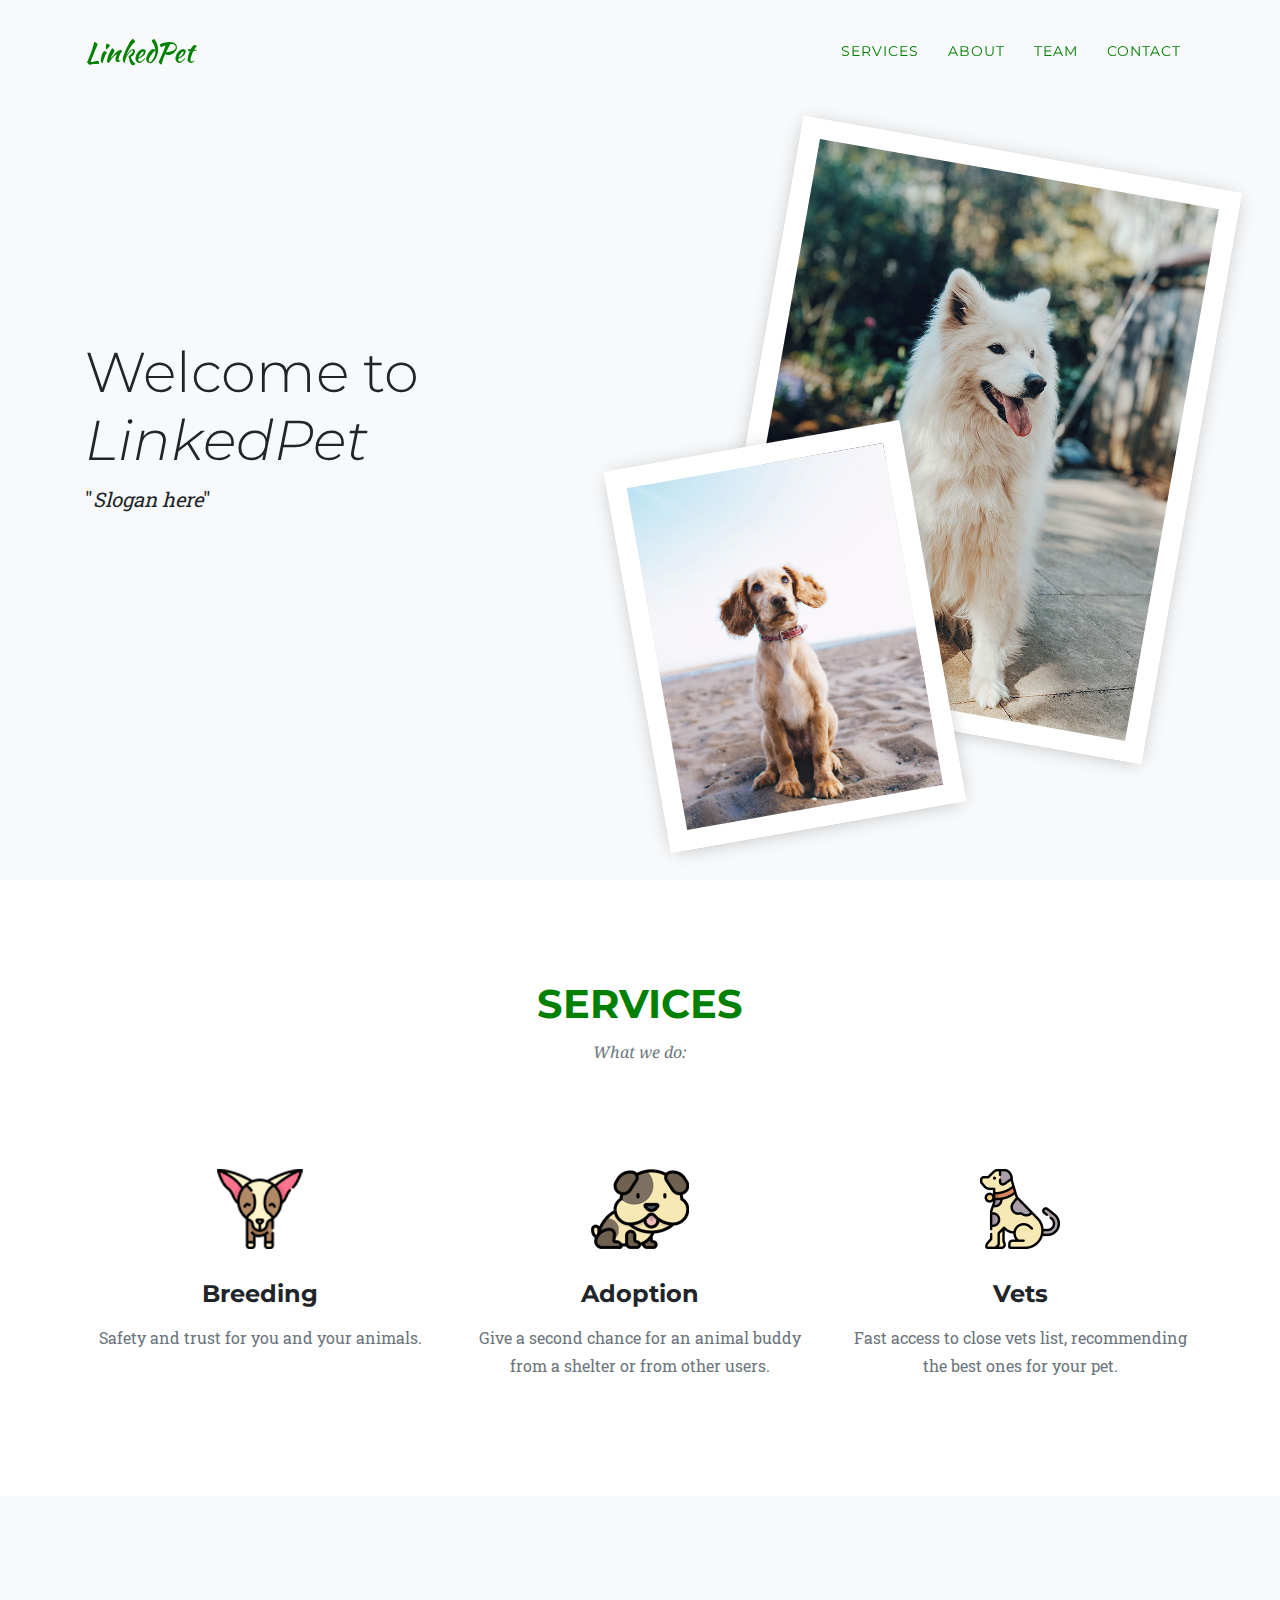
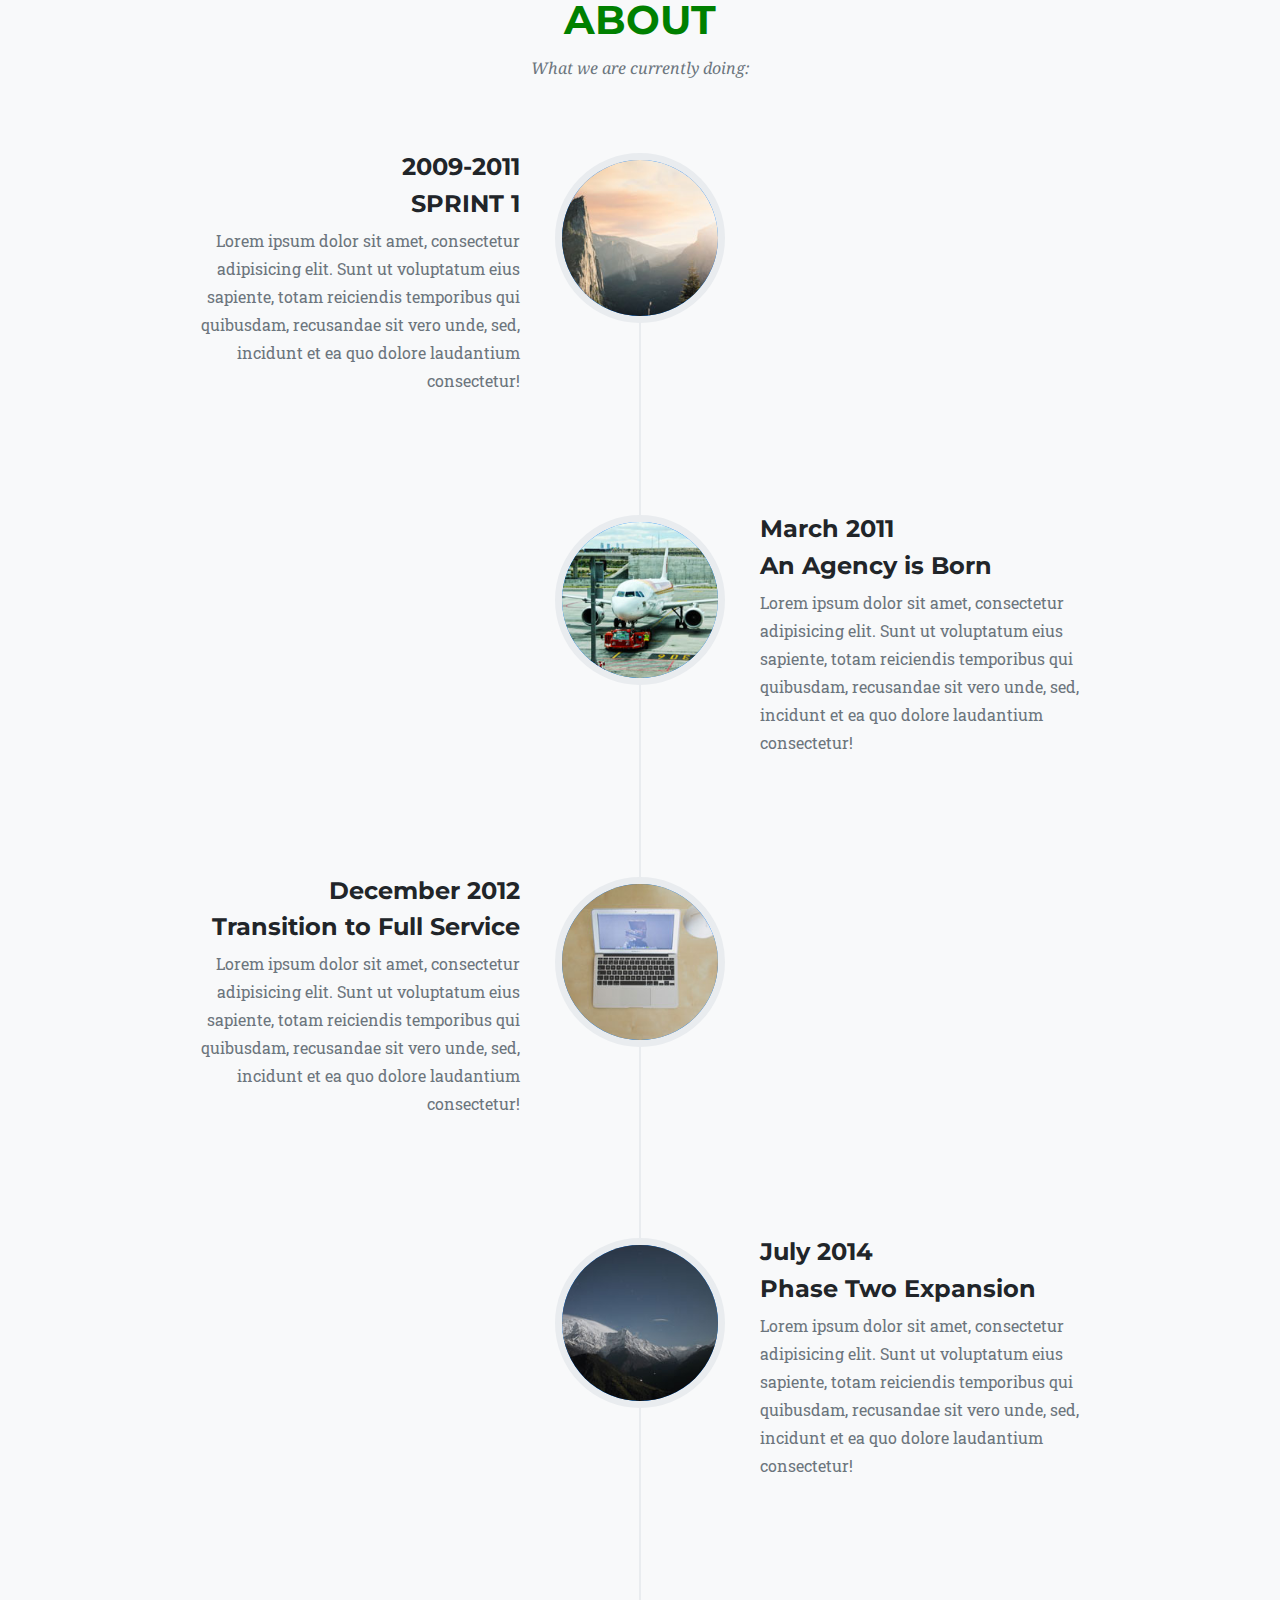
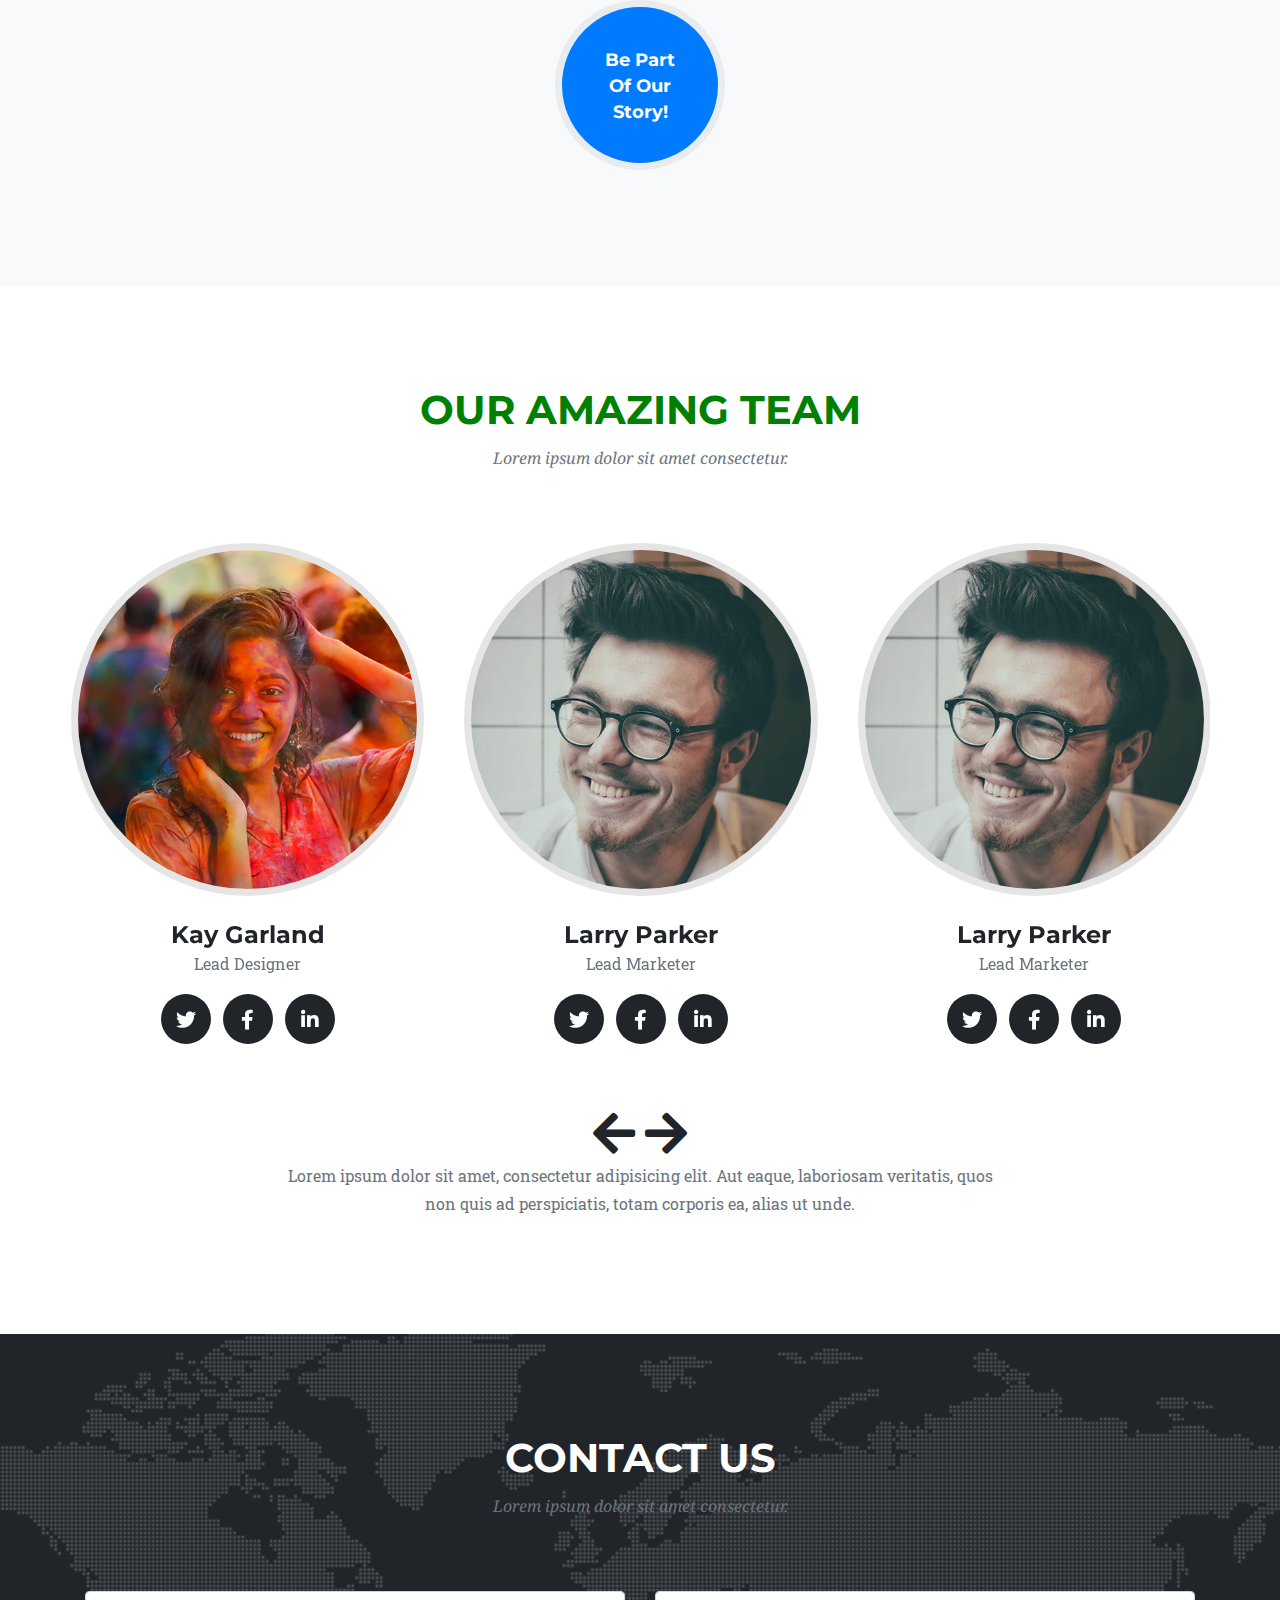
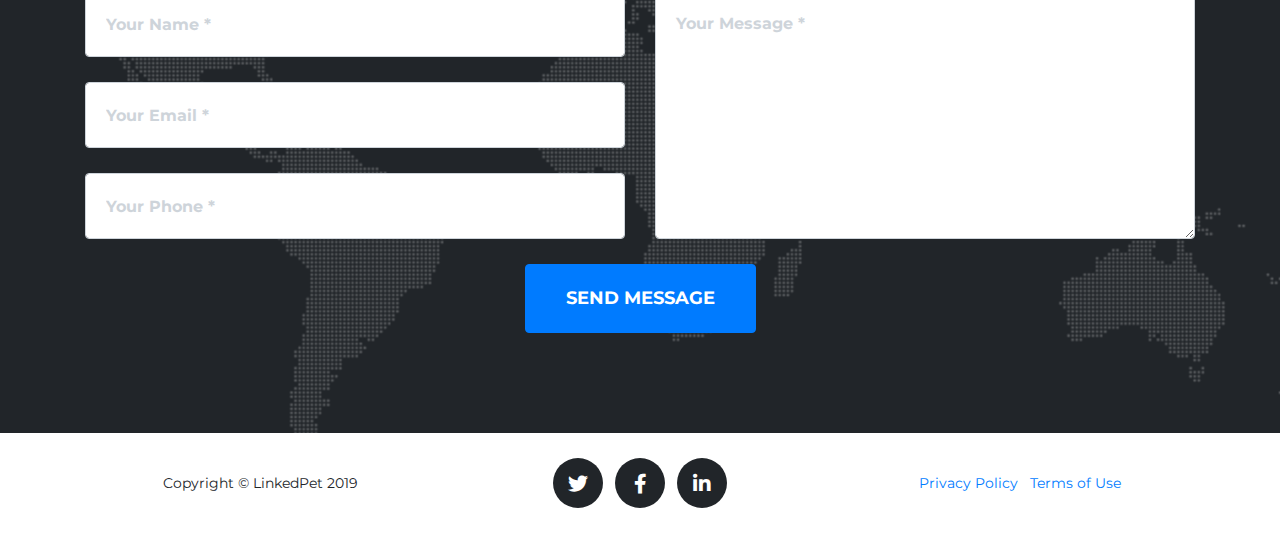
==== commit 1b7ece9f: "Adding descriptions and images" ====
--- a/index.html
+++ b/index.html
@@ -114,7 +114,7 @@
           <div class="col-lg-12 text-center">
             <h2 class="section-heading text-uppercase">Services</h2>
             <h3 class="section-subheading text-muted">
-              Lorem ipsum dolor sit amet consectetur.
+              What we do:
             </h3>
           </div>
         </div>
@@ -125,9 +125,7 @@
             </span>
             <h4 class="service-heading">Breeding</h4>
             <p class="text-muted">
-              Lorem ipsum dolor sit amet, consectetur adipisicing elit. Minima
-              maxime quam architecto quo inventore harum ex magni, dicta
-              impedit.
+             Safety and trust for you and your animals. 
             </p>
           </div>
           <div class="col-md-4">
@@ -136,9 +134,7 @@
             </span>
             <h4 class="service-heading">Adoption</h4>
             <p class="text-muted">
-              Lorem ipsum dolor sit amet, consectetur adipisicing elit. Minima
-              maxime quam architecto quo inventore harum ex magni, dicta
-              impedit.
+              Give a second chance for an animal buddy from a shelter or from other users.
             </p>
           </div>
           <div class="col-md-4">
@@ -147,9 +143,7 @@
             </span>
             <h4 class="service-heading">Vets</h4>
             <p class="text-muted">
-              Lorem ipsum dolor sit amet, consectetur adipisicing elit. Minima
-              maxime quam architecto quo inventore harum ex magni, dicta
-              impedit.
+              Fast access to close vets list, recommending the best ones for your pet.
             </p>
           </div>
         </div>
@@ -163,7 +157,7 @@
           <div class="col-lg-12 text-center">
             <h2 class="section-heading text-uppercase">About</h2>
             <h3 class="section-subheading text-muted">
-              Lorem ipsum dolor sit amet consectetur.
+              What we are currently doing: 
             </h3>
           </div>
         </div>
@@ -182,6 +176,75 @@
                   <div class="timeline-heading">
                     <h4>2009-2011</h4>
                     <h4 class="subheading">SPRINT 1</h4>
+                  </div>
+                  <div class="timeline-body">
+                    <p class="text-muted">
+                      Lorem ipsum dolor sit amet, consectetur adipisicing elit.
+                      Sunt ut voluptatum eius sapiente, totam reiciendis
+                      temporibus qui quibusdam, recusandae sit vero unde, sed,
+                      incidunt et ea quo dolore laudantium consectetur!
+                    </p>
+                  </div>
+                </div>
+              </li>
+              <li class="timeline-inverted">
+                <div class="timeline-image">
+                  <img
+                    class="rounded-circle img-fluid"
+                    src="img/about/2.jpg"
+                    alt=""
+                  />
+                </div>
+                <div class="timeline-panel">
+                  <div class="timeline-heading">
+                    <h4>March 2011</h4>
+                    <h4 class="subheading">An Agency is Born</h4>
+                  </div>
+                  <div class="timeline-body">
+                    <p class="text-muted">
+                      Lorem ipsum dolor sit amet, consectetur adipisicing elit.
+                      Sunt ut voluptatum eius sapiente, totam reiciendis
+                      temporibus qui quibusdam, recusandae sit vero unde, sed,
+                      incidunt et ea quo dolore laudantium consectetur!
+                    </p>
+                  </div>
+                </div>
+              </li>
+              <li>
+                <div class="timeline-image">
+                  <img
+                    class="rounded-circle img-fluid"
+                    src="img/about/3.jpg"
+                    alt=""
+                  />
+                </div>
+                <div class="timeline-panel">
+                  <div class="timeline-heading">
+                    <h4>December 2012</h4>
+                    <h4 class="subheading">Transition to Full Service</h4>
+                  </div>
+                  <div class="timeline-body">
+                    <p class="text-muted">
+                      Lorem ipsum dolor sit amet, consectetur adipisicing elit.
+                      Sunt ut voluptatum eius sapiente, totam reiciendis
+                      temporibus qui quibusdam, recusandae sit vero unde, sed,
+                      incidunt et ea quo dolore laudantium consectetur!
+                    </p>
+                  </div>
+                </div>
+              </li>
+              <li class="timeline-inverted">
+                <div class="timeline-image">
+                  <img
+                    class="rounded-circle img-fluid"
+                    src="img/about/4.jpg"
+                    alt=""
+                  />
+                </div>
+                <div class="timeline-panel">
+                  <div class="timeline-heading">
+                    <h4>July 2014</h4>
+                    <h4 class="subheading">Phase Two Expansion</h4>
                   </div>
                   <div class="timeline-body">
                     <p class="text-muted">
--- a/css/agency.min.css
+++ b/css/agency.min.css
@@ -2,4 +2,4 @@
  * Start Bootstrap - Agency v5.2.2 (https://startbootstrap.com/template-overviews/agency)
  * Copyright 2013-2020 Start Bootstrap
  * Licensed under MIT (https://github.com/BlackrockDigital/startbootstrap-agency/blob/master/LICENSE)
- */body{overflow-x:hidden;font-family:'Roboto Slab',-apple-system,BlinkMacSystemFont,'Segoe UI',Roboto,'Helvetica Neue',Arial,sans-serif,'Apple Color Emoji','Segoe UI Emoji','Segoe UI Symbol','Noto Color Emoji'}p{line-height:1.75}a{color:#007bff}a:hover{color:#0062cc}.text-primary{color:#007bff!important}h1,h2,h3,h4,h5,h6{font-weight:700;font-family:Montserrat,-apple-system,BlinkMacSystemFont,'Segoe UI',Roboto,'Helvetica Neue',Arial,sans-serif,'Apple Color Emoji','Segoe UI Emoji','Segoe UI Symbol','Noto Color Emoji'}.page-section{padding:100px 0}.page-section h2.section-heading{font-size:40px;margin-top:0;margin-bottom:15px;color:green}.page-section h3.section-subheading{font-size:16px;font-weight:400;font-style:italic;margin-bottom:75px;text-transform:none;font-family:'Droid Serif',-apple-system,BlinkMacSystemFont,'Segoe UI',Roboto,'Helvetica Neue',Arial,sans-serif,'Apple Color Emoji','Segoe UI Emoji','Segoe UI Symbol','Noto Color Emoji'}@media (min-width:768px){section{padding:150px 0}}::-moz-selection{background:#007bff;text-shadow:none}::selection{background:#007bff;text-shadow:none}img::-moz-selection{background:0 0}img::selection{background:0 0}img::-moz-selection{background:0 0}.btn{font-family:Montserrat,-apple-system,BlinkMacSystemFont,'Segoe UI',Roboto,'Helvetica Neue',Arial,sans-serif,'Apple Color Emoji','Segoe UI Emoji','Segoe UI Symbol','Noto Color Emoji';font-weight:700}.btn-xl{font-size:18px;padding:20px 40px}.btn-primary{background-color:#007bff;border-color:#007bff}.btn-primary:active,.btn-primary:focus,.btn-primary:hover{background-color:#0069d9!important;border-color:#0069d9!important;color:#fff}.btn-primary:active,.btn-primary:focus{box-shadow:0 0 0 .2rem rgba(254,209,55,.5)!important}#mainNav{background-color:#20c45f}#mainNav .navbar-toggler{font-size:12px;right:0;padding:13px;text-transform:uppercase;color:#fff;border:0;background-color:green;font-family:Montserrat,-apple-system,BlinkMacSystemFont,'Segoe UI',Roboto,'Helvetica Neue',Arial,sans-serif,'Apple Color Emoji','Segoe UI Emoji','Segoe UI Symbol','Noto Color Emoji'}#mainNav .navbar-brand{color:green;font-family:'Kaushan Script',-apple-system,BlinkMacSystemFont,'Segoe UI',Roboto,'Helvetica Neue',Arial,sans-serif,'Apple Color Emoji','Segoe UI Emoji','Segoe UI Symbol','Noto Color Emoji'}#mainNav .navbar-nav .nav-item .nav-link{font-style:bold;font-size:90%;font-weight:400;padding:.75em 0;letter-spacing:1px;color:green;font-family:Montserrat,-apple-system,BlinkMacSystemFont,'Segoe UI',Roboto,'Helvetica Neue',Arial,sans-serif,'Apple Color Emoji','Segoe UI Emoji','Segoe UI Symbol','Noto Color Emoji'}#mainNav .navbar-nav .nav-item .nav-link.active,#mainNav .navbar-nav .nav-item .nav-link:hover{color:#fff}@media (min-width:992px){#mainNav{padding-top:25px;padding-bottom:25px;transition:padding-top .3s,padding-bottom .3s;border:none;background-color:transparent}#mainNav .navbar-brand{font-size:1.75em;transition:all .3s}#mainNav .navbar-nav .nav-item .nav-link{padding:1.1em 1em!important}#mainNav .navbar-nav .nav-item .nav-link:hover{color:#000}#mainNav.navbar-shrink{padding-top:0;padding-bottom:0;background-color:#20c45f}#mainNav.navbar-shrink .navbar-brand{font-size:1.25em;padding:12px 0}#mainNav.navbar-shrink .navbar-brand:hover{color:#fff}}@media (max-width:850px){.intro-text{padding-top:100px}}.cover-img{border:20px solid #fff;box-shadow:0 2px 20px -5px rgba(0,0,0,.3)}@media (min-width:768px){.cover-img{transform:rotate(10deg)}}.cover-img2{position:absolute;bottom:-100px;left:-100px;max-width:300px;border:20px solid #fff;box-shadow:0 2px 20px -5px rgba(0,0,0,.3)}@media (min-width:768px){.cover-img2{transform:rotate(-10deg)}}@media (max-width:850px){.cover-img2{margin-left:25%;transform:rotate(-10deg)}}header.masthead{text-align:center;color:#000;background-repeat:no-repeat;background-attachment:scroll;background-position:center center;background-size:auto;background-color:grey}header.masthead .intro-text{padding-top:150px;padding-bottom:100px}header.masthead .intro-text .intro-lead-in{font-size:22px;font-style:italic;line-height:22px;margin-bottom:25px}header.masthead .intro-text .intro-heading{font-size:50px;font-weight:700;line-height:50px;margin-bottom:25px}@media (min-width:768px){header.masthead .intro-text{padding-top:300px;padding-bottom:200px}header.masthead .intro-text .intro-lead-in{font-size:40px;font-style:italic;line-height:40px;margin-bottom:25px}header.masthead .intro-text .intro-heading{font-size:75px;font-weight:700;line-height:75px;margin-bottom:50px}}.service-heading{margin:15px 0;text-transform:none}#portfolio .portfolio-item{right:0;margin:0 0 15px}#portfolio .portfolio-item .portfolio-link{position:relative;display:block;max-width:400px;margin:0 auto;cursor:pointer}#portfolio .portfolio-item .portfolio-link .portfolio-hover{position:absolute;width:100%;height:100%;transition:all ease .5s;opacity:0;background:rgba(0,123,255,.9)}#portfolio .portfolio-item .portfolio-link .portfolio-hover:hover{opacity:1}#portfolio .portfolio-item .portfolio-link .portfolio-hover .portfolio-hover-content{font-size:20px;position:absolute;top:50%;width:100%;height:20px;margin-top:-12px;text-align:center;color:#fff}#portfolio .portfolio-item .portfolio-link .portfolio-hover .portfolio-hover-content i{margin-top:-12px}#portfolio .portfolio-item .portfolio-link .portfolio-hover .portfolio-hover-content h3,#portfolio .portfolio-item .portfolio-link .portfolio-hover .portfolio-hover-content h4{margin:0}#portfolio .portfolio-item .portfolio-caption{max-width:400px;margin:0 auto;padding:25px;text-align:center;background-color:#fff}#portfolio .portfolio-item .portfolio-caption h4{margin:0;text-transform:none}#portfolio .portfolio-item .portfolio-caption p{font-size:16px;font-style:italic;margin:0;font-family:'Droid Serif',-apple-system,BlinkMacSystemFont,'Segoe UI',Roboto,'Helvetica Neue',Arial,sans-serif,'Apple Color Emoji','Segoe UI Emoji','Segoe UI Symbol','Noto Color Emoji'}#portfolio *{z-index:2}@media (min-width:767px){#portfolio .portfolio-item{margin:0 0 30px}}.portfolio-modal .modal-dialog{margin:1rem;max-width:100vw}.portfolio-modal .modal-content{padding:100px 0;text-align:center}.portfolio-modal .modal-content h2{font-size:3em;margin-bottom:15px}.portfolio-modal .modal-content p{margin-bottom:30px}.portfolio-modal .modal-content p.item-intro{font-size:16px;font-style:italic;margin:20px 0 30px;font-family:'Droid Serif',-apple-system,BlinkMacSystemFont,'Segoe UI',Roboto,'Helvetica Neue',Arial,sans-serif,'Apple Color Emoji','Segoe UI Emoji','Segoe UI Symbol','Noto Color Emoji'}.portfolio-modal .modal-content ul.list-inline{margin-top:0;margin-bottom:30px}.portfolio-modal .modal-content img{margin-bottom:30px}.portfolio-modal .modal-content button{cursor:pointer}.portfolio-modal .close-modal{position:absolute;top:25px;right:25px;width:75px;height:75px;cursor:pointer;background-color:transparent}.portfolio-modal .close-modal:hover{opacity:.3}.portfolio-modal .close-modal .lr{z-index:1051;width:1px;height:75px;margin-left:35px;transform:rotate(45deg);background-color:#212529}.portfolio-modal .close-modal .lr .rl{z-index:1052;width:1px;height:75px;transform:rotate(90deg);background-color:#212529}.timeline{position:relative;padding:0;list-style:none}.timeline:before{position:absolute;top:0;bottom:0;left:40px;width:2px;margin-left:-1.5px;content:'';background-color:#e9ecef}.timeline>li{position:relative;min-height:50px;margin-bottom:50px}.timeline>li:after,.timeline>li:before{display:table;content:' '}.timeline>li:after{clear:both}.timeline>li .timeline-panel{position:relative;float:right;width:100%;padding:0 20px 0 100px;text-align:left}.timeline>li .timeline-panel:before{right:auto;left:-15px;border-right-width:15px;border-left-width:0}.timeline>li .timeline-panel:after{right:auto;left:-14px;border-right-width:14px;border-left-width:0}.timeline>li .timeline-image{position:absolute;z-index:100;left:0;width:80px;height:80px;margin-left:0;text-align:center;color:#fff;border:7px solid #e9ecef;border-radius:100%;background-color:#007bff}.timeline>li .timeline-image h4{font-size:10px;line-height:14px;margin-top:12px}.timeline>li.timeline-inverted>.timeline-panel{float:right;padding:0 20px 0 100px;text-align:left}.timeline>li.timeline-inverted>.timeline-panel:before{right:auto;left:-15px;border-right-width:15px;border-left-width:0}.timeline>li.timeline-inverted>.timeline-panel:after{right:auto;left:-14px;border-right-width:14px;border-left-width:0}.timeline>li:last-child{margin-bottom:0}.timeline .timeline-heading h4{margin-top:0;color:inherit}.timeline .timeline-heading h4.subheading{text-transform:none}.timeline .timeline-body>p,.timeline .timeline-body>ul{margin-bottom:0}@media (min-width:768px){.timeline:before{left:50%}.timeline>li{min-height:100px;margin-bottom:100px}.timeline>li .timeline-panel{float:left;width:41%;padding:0 20px 20px 30px;text-align:right}.timeline>li .timeline-image{left:50%;width:100px;height:100px;margin-left:-50px}.timeline>li .timeline-image h4{font-size:13px;line-height:18px;margin-top:16px}.timeline>li.timeline-inverted>.timeline-panel{float:right;padding:0 30px 20px 20px;text-align:left}}@media (min-width:992px){.timeline>li{min-height:150px}.timeline>li .timeline-panel{padding:0 20px 20px}.timeline>li .timeline-image{width:150px;height:150px;margin-left:-75px}.timeline>li .timeline-image h4{font-size:18px;line-height:26px;margin-top:30px}.timeline>li.timeline-inverted>.timeline-panel{padding:0 20px 20px}}@media (min-width:1200px){.timeline>li{min-height:170px}.timeline>li .timeline-panel{padding:0 20px 20px 100px}.timeline>li .timeline-image{width:170px;height:170px;margin-left:-85px}.timeline>li .timeline-image h4{margin-top:40px}.timeline>li.timeline-inverted>.timeline-panel{padding:0 100px 20px 20px}}.team-member{margin-bottom:50px;text-align:center}.team-member img{width:180px;height:auto;border:7px solid rgba(0,0,0,.1)}.team-member h4{margin-top:25px;margin-bottom:0;text-transform:none}.team-member p{margin-top:0}section#contact{background-color:#212529;background-image:url(../img/map-image.png);background-repeat:no-repeat;background-position:center}section#contact .section-heading{color:#fff}section#contact .form-group{margin-bottom:25px}section#contact .form-group input,section#contact .form-group textarea{padding:20px}section#contact .form-group input.form-control{height:auto}section#contact .form-group textarea.form-control{height:248px}section#contact .form-control:focus{border-color:#007bff;box-shadow:none}section#contact ::-webkit-input-placeholder{font-weight:700;color:#ced4da;font-family:Montserrat,-apple-system,BlinkMacSystemFont,'Segoe UI',Roboto,'Helvetica Neue',Arial,sans-serif,'Apple Color Emoji','Segoe UI Emoji','Segoe UI Symbol','Noto Color Emoji'}section#contact :-moz-placeholder{font-weight:700;color:#ced4da;font-family:Montserrat,-apple-system,BlinkMacSystemFont,'Segoe UI',Roboto,'Helvetica Neue',Arial,sans-serif,'Apple Color Emoji','Segoe UI Emoji','Segoe UI Symbol','Noto Color Emoji'}section#contact ::-moz-placeholder{font-weight:700;color:#ced4da;font-family:Montserrat,-apple-system,BlinkMacSystemFont,'Segoe UI',Roboto,'Helvetica Neue',Arial,sans-serif,'Apple Color Emoji','Segoe UI Emoji','Segoe UI Symbol','Noto Color Emoji'}section#contact :-ms-input-placeholder{font-weight:700;color:#ced4da;font-family:Montserrat,-apple-system,BlinkMacSystemFont,'Segoe UI',Roboto,'Helvetica Neue',Arial,sans-serif,'Apple Color Emoji','Segoe UI Emoji','Segoe UI Symbol','Noto Color Emoji'}.footer{padding:25px 0;text-align:center}.footer span.copyright{font-size:90%;line-height:40px;text-transform:none;font-family:Montserrat,-apple-system,BlinkMacSystemFont,'Segoe UI',Roboto,'Helvetica Neue',Arial,sans-serif,'Apple Color Emoji','Segoe UI Emoji','Segoe UI Symbol','Noto Color Emoji'}.footer ul.quicklinks{font-size:90%;line-height:40px;margin-bottom:0;text-transform:none;font-family:Montserrat,-apple-system,BlinkMacSystemFont,'Segoe UI',Roboto,'Helvetica Neue',Arial,sans-serif,'Apple Color Emoji','Segoe UI Emoji','Segoe UI Symbol','Noto Color Emoji'}ul.social-buttons{margin-bottom:0}ul.social-buttons li a{font-size:20px;line-height:50px;display:block;width:50px;height:50px;transition:all .3s;color:#fff;border-radius:100%;outline:0;background-color:#212529}ul.social-buttons li a:active,ul.social-buttons li a:focus,ul.social-buttons li a:hover{background-color:#007bff}+ */body{overflow-x:hidden;font-family:'Roboto Slab',-apple-system,BlinkMacSystemFont,'Segoe UI',Roboto,'Helvetica Neue',Arial,sans-serif,'Apple Color Emoji','Segoe UI Emoji','Segoe UI Symbol','Noto Color Emoji'}p{line-height:1.75}a{color:#007bff}a:hover{color:#0062cc}.text-primary{color:#007bff!important}h1,h2,h3,h4,h5,h6{font-weight:700;font-family:Montserrat,-apple-system,BlinkMacSystemFont,'Segoe UI',Roboto,'Helvetica Neue',Arial,sans-serif,'Apple Color Emoji','Segoe UI Emoji','Segoe UI Symbol','Noto Color Emoji'}.page-section{padding:100px 0}.page-section h2.section-heading{font-size:40px;margin-top:0;margin-bottom:15px;color:green}.page-section h3.section-subheading{font-size:16px;font-weight:400;font-style:italic;margin-bottom:75px;text-transform:none;font-family:'Droid Serif',-apple-system,BlinkMacSystemFont,'Segoe UI',Roboto,'Helvetica Neue',Arial,sans-serif,'Apple Color Emoji','Segoe UI Emoji','Segoe UI Symbol','Noto Color Emoji'}@media (min-width:768px){section{padding:150px 0}}::-moz-selection{background:#007bff;text-shadow:none}::selection{background:#007bff;text-shadow:none}img::-moz-selection{background:0 0}img::selection{background:0 0}img::-moz-selection{background:0 0}.btn{font-family:Montserrat,-apple-system,BlinkMacSystemFont,'Segoe UI',Roboto,'Helvetica Neue',Arial,sans-serif,'Apple Color Emoji','Segoe UI Emoji','Segoe UI Symbol','Noto Color Emoji';font-weight:700}.btn-xl{font-size:18px;padding:20px 40px}.btn-primary{background-color:#007bff;border-color:#007bff}.btn-primary:active,.btn-primary:focus,.btn-primary:hover{background-color:#0069d9!important;border-color:#0069d9!important;color:#fff}.btn-primary:active,.btn-primary:focus{box-shadow:0 0 0 .2rem rgba(254,209,55,.5)!important}#mainNav{background-color:#20c45f}#mainNav .navbar-toggler{font-size:12px;right:0;padding:13px;text-transform:uppercase;color:#fff;border:0;background-color:green;font-family:Montserrat,-apple-system,BlinkMacSystemFont,'Segoe UI',Roboto,'Helvetica Neue',Arial,sans-serif,'Apple Color Emoji','Segoe UI Emoji','Segoe UI Symbol','Noto Color Emoji'}#mainNav .navbar-brand{color:green;font-family:'Kaushan Script',-apple-system,BlinkMacSystemFont,'Segoe UI',Roboto,'Helvetica Neue',Arial,sans-serif,'Apple Color Emoji','Segoe UI Emoji','Segoe UI Symbol','Noto Color Emoji'}#mainNav .navbar-nav .nav-item .nav-link{font-style:bold;font-size:90%;font-weight:400;padding:.75em 0;letter-spacing:1px;color:green;font-family:Montserrat,-apple-system,BlinkMacSystemFont,'Segoe UI',Roboto,'Helvetica Neue',Arial,sans-serif,'Apple Color Emoji','Segoe UI Emoji','Segoe UI Symbol','Noto Color Emoji'}#mainNav .navbar-nav .nav-item .nav-link.active,#mainNav .navbar-nav .nav-item .nav-link:hover{color:#fff}@media (min-width:992px){#mainNav{padding-top:25px;padding-bottom:25px;transition:padding-top .3s,padding-bottom .3s;border:none;background-color:transparent}#mainNav .navbar-brand{font-size:1.75em;transition:all .3s}#mainNav .navbar-nav .nav-item .nav-link{padding:1.1em 1em!important}#mainNav .navbar-nav .nav-item .nav-link:hover{color:#000}#mainNav.navbar-shrink{padding-top:0;padding-bottom:0;background-color:#20c45f}#mainNav.navbar-shrink .navbar-brand{font-size:1.25em;padding:12px 0}#mainNav.navbar-shrink .navbar-brand:hover{color:#fff}}@media (max-width:850px){.intro-text{padding-top:100px}}.cover-img{border:20px solid #fff;box-shadow:0 2px 20px -5px rgba(0,0,0,.3)}@media (min-width:768px){.cover-img{transform:rotate(10deg)}}.cover-img2{position:absolute;bottom:-100px;left:-100px;max-width:300px;border:20px solid #fff;box-shadow:0 2px 20px -5px rgba(0,0,0,.3)}@media (min-width:768px){.cover-img2{transform:rotate(-10deg)}}@media (max-width:850px){.cover-img2{margin-left:25%;transform:rotate(-10deg)}}header.masthead{text-align:center;color:#000;background-repeat:no-repeat;background-attachment:scroll;background-position:center center;background-size:auto;background-color:grey}header.masthead .intro-text{padding-top:150px;padding-bottom:100px}header.masthead .intro-text .intro-lead-in{font-size:22px;font-style:italic;line-height:22px;margin-bottom:25px}header.masthead .intro-text .intro-heading{font-size:50px;font-weight:700;line-height:50px;margin-bottom:25px}@media (min-width:768px){header.masthead .intro-text{padding-top:300px;padding-bottom:200px}header.masthead .intro-text .intro-lead-in{font-size:40px;font-style:italic;line-height:40px;margin-bottom:25px}header.masthead .intro-text .intro-heading{font-size:75px;font-weight:700;line-height:75px;margin-bottom:50px}}.service-heading{margin:15px 0;text-transform:none}#portfolio .portfolio-item{right:0;margin:0 0 15px}#portfolio .portfolio-item .portfolio-link{position:relative;display:block;max-width:400px;margin:0 auto;cursor:pointer}#portfolio .portfolio-item .portfolio-link .portfolio-hover{position:absolute;width:100%;height:100%;transition:all ease .5s;opacity:0;background:rgba(0,123,255,.9)}#portfolio .portfolio-item .portfolio-link .portfolio-hover:hover{opacity:1}#portfolio .portfolio-item .portfolio-link .portfolio-hover .portfolio-hover-content{font-size:20px;position:absolute;top:50%;width:100%;height:20px;margin-top:-12px;text-align:center;color:#fff}#portfolio .portfolio-item .portfolio-link .portfolio-hover .portfolio-hover-content i{margin-top:-12px}#portfolio .portfolio-item .portfolio-link .portfolio-hover .portfolio-hover-content h3,#portfolio .portfolio-item .portfolio-link .portfolio-hover .portfolio-hover-content h4{margin:0}#portfolio .portfolio-item .portfolio-caption{max-width:400px;margin:0 auto;padding:25px;text-align:center;background-color:#fff}#portfolio .portfolio-item .portfolio-caption h4{margin:0;text-transform:none}#portfolio .portfolio-item .portfolio-caption p{font-size:16px;font-style:italic;margin:0;font-family:'Droid Serif',-apple-system,BlinkMacSystemFont,'Segoe UI',Roboto,'Helvetica Neue',Arial,sans-serif,'Apple Color Emoji','Segoe UI Emoji','Segoe UI Symbol','Noto Color Emoji'}#portfolio *{z-index:2}@media (min-width:767px){#portfolio .portfolio-item{margin:0 0 30px}}.portfolio-modal .modal-dialog{margin:1rem;max-width:100vw}.portfolio-modal .modal-content{padding:100px 0;text-align:center}.portfolio-modal .modal-content h2{font-size:3em;margin-bottom:15px}.portfolio-modal .modal-content p{margin-bottom:30px}.portfolio-modal .modal-content p.item-intro{font-size:16px;font-style:italic;margin:20px 0 30px;font-family:'Droid Serif',-apple-system,BlinkMacSystemFont,'Segoe UI',Roboto,'Helvetica Neue',Arial,sans-serif,'Apple Color Emoji','Segoe UI Emoji','Segoe UI Symbol','Noto Color Emoji'}.portfolio-modal .modal-content ul.list-inline{margin-top:0;margin-bottom:30px}.portfolio-modal .modal-content img{margin-bottom:30px}.portfolio-modal .modal-content button{cursor:pointer}.portfolio-modal .close-modal{position:absolute;top:25px;right:25px;width:75px;height:75px;cursor:pointer;background-color:transparent}.portfolio-modal .close-modal:hover{opacity:.3}.portfolio-modal .close-modal .lr{z-index:1051;width:1px;height:75px;margin-left:35px;transform:rotate(45deg);background-color:#212529}.portfolio-modal .close-modal .lr .rl{z-index:1052;width:1px;height:75px;transform:rotate(90deg);background-color:#212529}.timeline{position:relative;padding:0;list-style:none}.timeline:before{position:absolute;top:0;bottom:0;left:40px;width:2px;margin-left:-1.5px;content:'';background-color:#e9ecef}.timeline>li{position:relative;min-height:50px;margin-bottom:50px}.timeline>li:after,.timeline>li:before{display:table;content:' '}.timeline>li:after{clear:both}.timeline>li .timeline-panel{position:relative;float:right;width:100%;padding:0 20px 0 100px;text-align:left}.timeline>li .timeline-panel:before{right:auto;left:-15px;border-right-width:15px;border-left-width:0}.timeline>li .timeline-panel:after{right:auto;left:-14px;border-right-width:14px;border-left-width:0}.timeline>li .timeline-image{position:absolute;z-index:100;left:0;width:80px;height:80px;margin-left:0;text-align:center;color:#fff;border:7px solid #e9ecef;border-radius:100%;background-color:#007bff}.timeline>li .timeline-image h4{font-size:10px;line-height:14px;margin-top:12px}.timeline>li.timeline-inverted>.timeline-panel{float:right;padding:0 20px 0 100px;text-align:left}.timeline>li.timeline-inverted>.timeline-panel:before{right:auto;left:-15px;border-right-width:15px;border-left-width:0}.timeline>li.timeline-inverted>.timeline-panel:after{right:auto;left:-14px;border-right-width:14px;border-left-width:0}.timeline>li:last-child{margin-bottom:0}.timeline .timeline-heading h4{margin-top:0;color:inherit}.timeline .timeline-heading h4.subheading{text-transform:none}.timeline .timeline-body>p,.timeline .timeline-body>ul{margin-bottom:0}@media (min-width:768px){.timeline:before{left:50%}.timeline>li{min-height:100px;margin-bottom:100px}.timeline>li .timeline-panel{float:left;width:41%;padding:0 20px 20px 30px;text-align:right}.timeline>li .timeline-image{left:50%;width:100px;height:100px;margin-left:-50px}.timeline>li .timeline-image h4{font-size:13px;line-height:18px;margin-top:16px}.timeline>li.timeline-inverted>.timeline-panel{float:right;padding:0 30px 20px 20px;text-align:left}}@media (min-width:992px){.timeline>li{min-height:150px}.timeline>li .timeline-panel{padding:0 20px 20px}.timeline>li .timeline-image{width:150px;height:150px;margin-left:-75px}.timeline>li .timeline-image h4{font-size:18px;line-height:26px;margin-top:30px}.timeline>li.timeline-inverted>.timeline-panel{padding:0 20px 20px}}@media (min-width:1200px){.timeline>li{min-height:170px}.timeline>li .timeline-panel{padding:0 20px 20px 100px}.timeline>li .timeline-image{width:170px;height:170px;margin-left:-85px}.timeline>li .timeline-image h4{margin-top:40px}.timeline>li.timeline-inverted>.timeline-panel{padding:0 100px 20px 20px}}.team-member{margin-bottom:50px;text-align:center}.team-member img{width:auto;height:auto;border:7px solid rgba(0,0,0,.1)}@media (max-width:px){.team-member img{width:25%}}.team-member h4{margin-top:25px;margin-bottom:0;text-transform:none}.team-member p{margin-top:0}section#contact{background-color:#212529;background-image:url(../img/map-image.png);background-repeat:no-repeat;background-position:center}section#contact .section-heading{color:#fff}section#contact .form-group{margin-bottom:25px}section#contact .form-group input,section#contact .form-group textarea{padding:20px}section#contact .form-group input.form-control{height:auto}section#contact .form-group textarea.form-control{height:248px}section#contact .form-control:focus{border-color:#007bff;box-shadow:none}section#contact ::-webkit-input-placeholder{font-weight:700;color:#ced4da;font-family:Montserrat,-apple-system,BlinkMacSystemFont,'Segoe UI',Roboto,'Helvetica Neue',Arial,sans-serif,'Apple Color Emoji','Segoe UI Emoji','Segoe UI Symbol','Noto Color Emoji'}section#contact :-moz-placeholder{font-weight:700;color:#ced4da;font-family:Montserrat,-apple-system,BlinkMacSystemFont,'Segoe UI',Roboto,'Helvetica Neue',Arial,sans-serif,'Apple Color Emoji','Segoe UI Emoji','Segoe UI Symbol','Noto Color Emoji'}section#contact ::-moz-placeholder{font-weight:700;color:#ced4da;font-family:Montserrat,-apple-system,BlinkMacSystemFont,'Segoe UI',Roboto,'Helvetica Neue',Arial,sans-serif,'Apple Color Emoji','Segoe UI Emoji','Segoe UI Symbol','Noto Color Emoji'}section#contact :-ms-input-placeholder{font-weight:700;color:#ced4da;font-family:Montserrat,-apple-system,BlinkMacSystemFont,'Segoe UI',Roboto,'Helvetica Neue',Arial,sans-serif,'Apple Color Emoji','Segoe UI Emoji','Segoe UI Symbol','Noto Color Emoji'}.footer{padding:25px 0;text-align:center}.footer span.copyright{font-size:90%;line-height:40px;text-transform:none;font-family:Montserrat,-apple-system,BlinkMacSystemFont,'Segoe UI',Roboto,'Helvetica Neue',Arial,sans-serif,'Apple Color Emoji','Segoe UI Emoji','Segoe UI Symbol','Noto Color Emoji'}.footer ul.quicklinks{font-size:90%;line-height:40px;margin-bottom:0;text-transform:none;font-family:Montserrat,-apple-system,BlinkMacSystemFont,'Segoe UI',Roboto,'Helvetica Neue',Arial,sans-serif,'Apple Color Emoji','Segoe UI Emoji','Segoe UI Symbol','Noto Color Emoji'}ul.social-buttons{margin-bottom:0}ul.social-buttons li a{font-size:20px;line-height:50px;display:block;width:50px;height:50px;transition:all .3s;color:#fff;border-radius:100%;outline:0;background-color:#212529}ul.social-buttons li a:active,ul.social-buttons li a:focus,ul.social-buttons li a:hover{background-color:#007bff}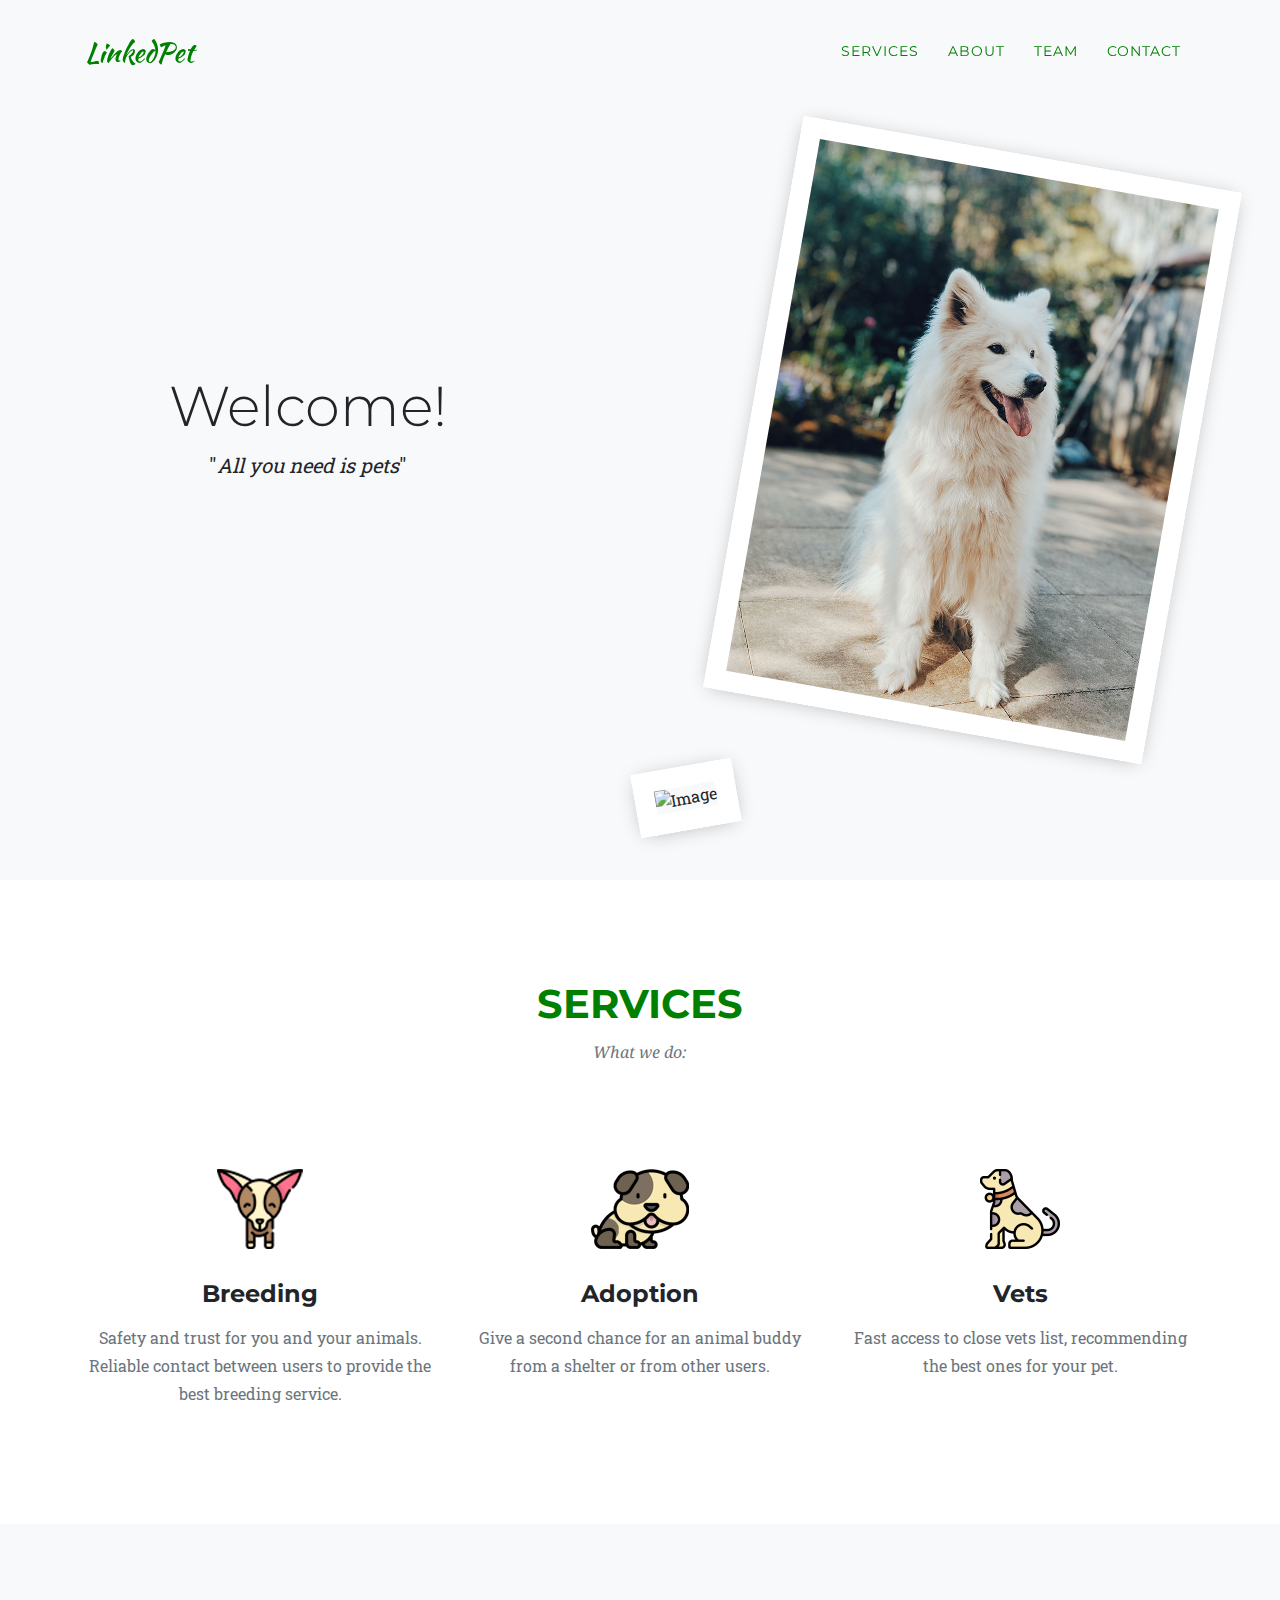
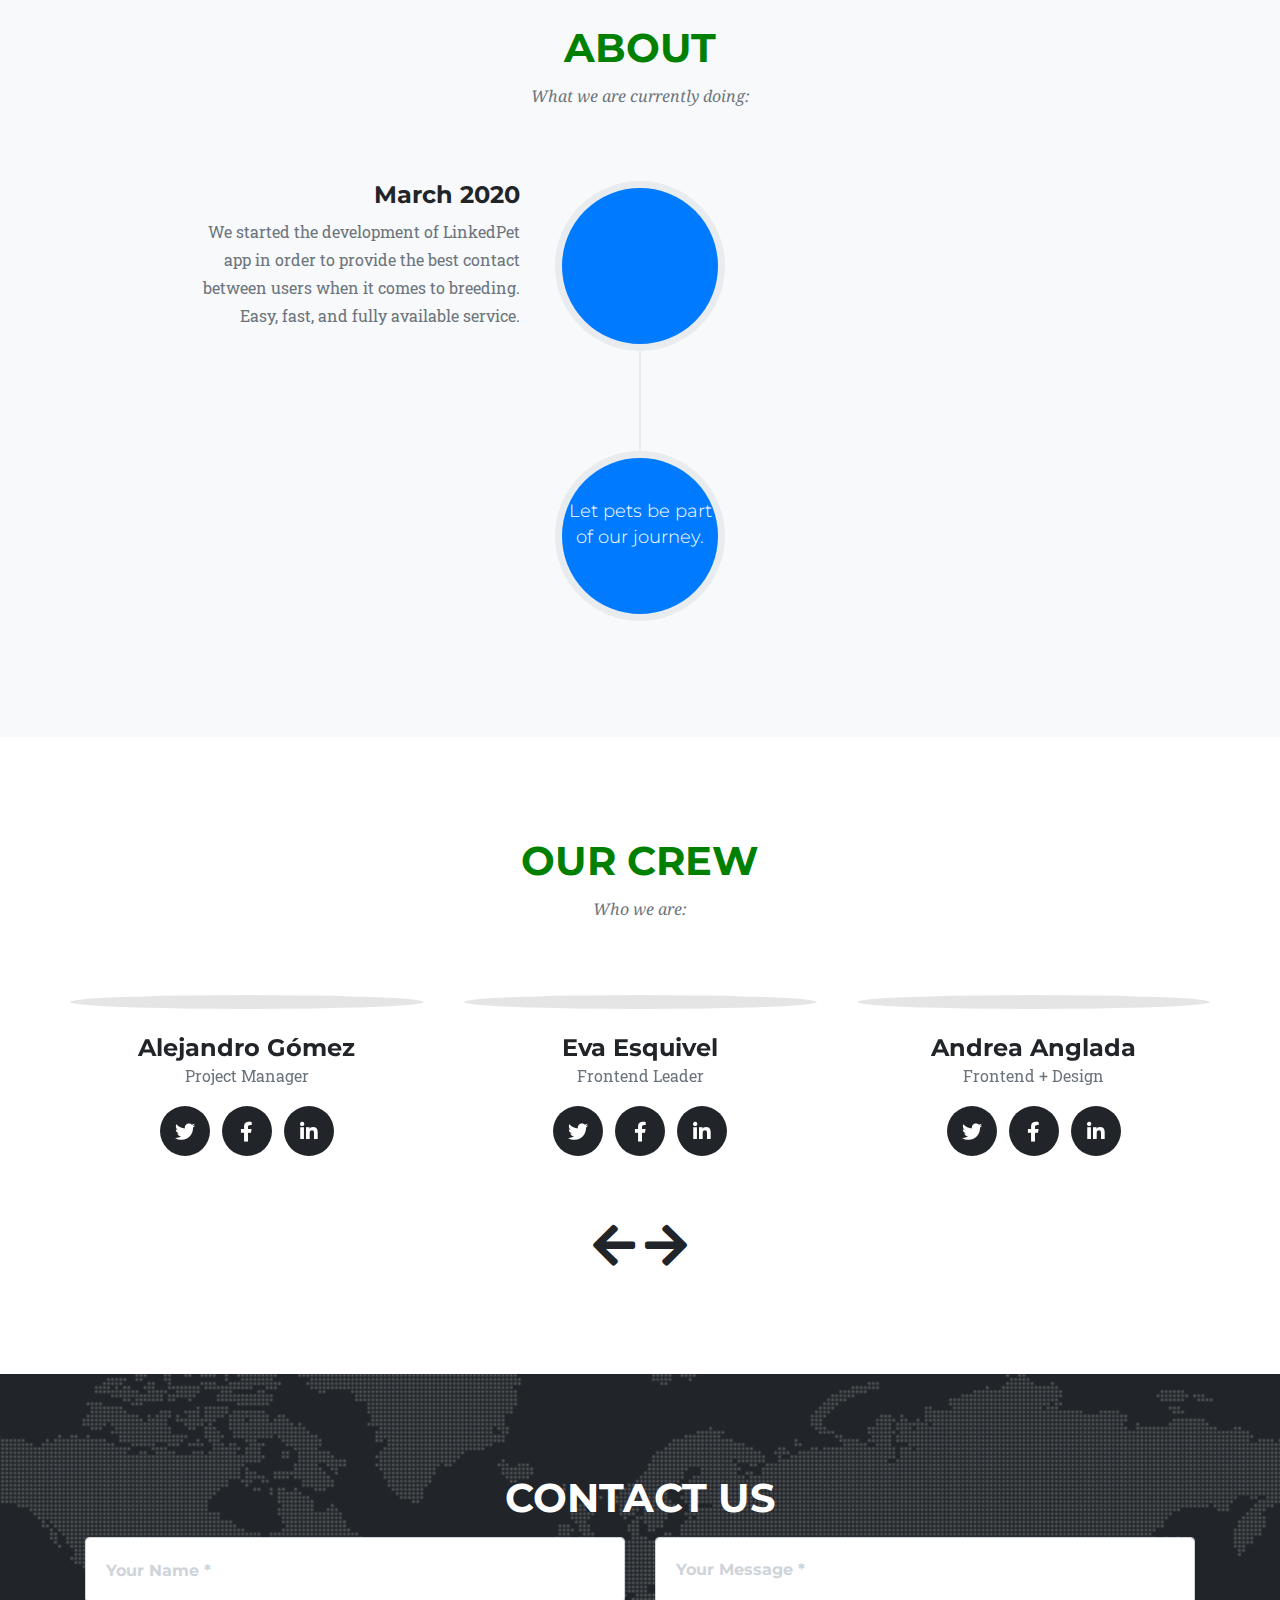
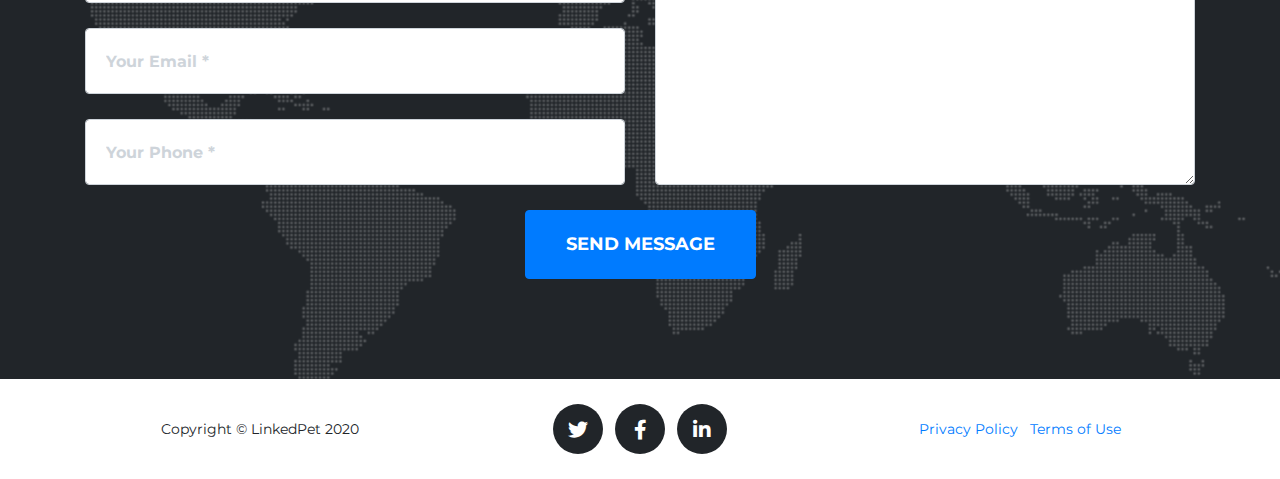
==== commit 484aeab2: "Slogan and terms" ====
--- a/index.html
+++ b/index.html
@@ -8,14 +8,14 @@
     />
     <meta name="description" content="ISPP Project" />
     <meta name="author" content="ISPPet" />
+    <link rel="shortcut icon" type="image/x-icon" href="img/favicon.ico">
 
     <title>LinkedPet</title>
 
     <!-- Bootstrap core CSS -->
     <link href="vendor/bootstrap/css/bootstrap.min.css" rel="stylesheet" />
 
-    
-
+  
     <!-- Owl Carousel -->
     <link rel="stylesheet" href="owlcarousel/assets/owl.carousel.min.css" />
     <link rel="stylesheet"href="owlcarousel/assets/owl.theme.default.min.css"/>
@@ -55,8 +55,9 @@
     <!-- Navigation -->
     <nav class="navbar navbar-expand-lg navbar-dark fixed-top" id="mainNav">
       <div class="container">
+        
         <a class="navbar-brand js-scroll-trigger" href="#page-top"
-          >LinkedPet</a
+          > LinkedPet</a
         >
         <button
           class="navbar-toggler navbar-toggler-right"
@@ -93,15 +94,16 @@
       <div class="container">
         <div class="row">
           <div class="col-md-5 mr-auto align-self-center text-center text-md-left">
-            <div class="intro-text" >
-              <h1 class="display-4">Welcome to <em>LinkedPet</em></h1>
-              <blockquot class="blockquote"><p class="mb-4">"<em>Slogan here</em>"</p></blockquote>
+            <div class="intro-text text-center" >
+              <h1 class="display-4">Welcome!</h1>
+              <blockquote class="blockquote"><p class="mb-4">"<em>All you need is pets</em>"</p></blockquote>
               <!--<p><a href="#" class="btn btn-primary">Get In Touch</a></p>-->
             </div>
           </div>
           <div class="col-md-5 align-self-center text-center text-md-right">
             <img src="../img/dog_1.jpg" alt="Image" class="img-fluid cover-img">
-            <img src="../img/dog_2.jpg" alt="Image" class="img-fluid cover-img2">
+            <img src="../img/cat.jpeg" alt="Image" class="img-fluid cover-img2">
+
           </div>
         </div>
       </div>
@@ -125,7 +127,7 @@
             </span>
             <h4 class="service-heading">Breeding</h4>
             <p class="text-muted">
-             Safety and trust for you and your animals. 
+             Safety and trust for you and your animals. Reliable contact between users to provide the best breeding service.
             </p>
           </div>
           <div class="col-md-4">
@@ -168,97 +170,26 @@
                 <div class="timeline-image">
                   <img
                     class="rounded-circle img-fluid"
-                    src="img/about/1.jpg"
+                    src="img/horse.jpg"
                     alt=""
                   />
                 </div>
                 <div class="timeline-panel">
                   <div class="timeline-heading">
-                    <h4>2009-2011</h4>
-                    <h4 class="subheading">SPRINT 1</h4>
+                    <h4>March 2020</h4>
+                    <!--<h4 class="subheading">SPRINT 1</h4>-->
                   </div>
                   <div class="timeline-body">
                     <p class="text-muted">
-                      Lorem ipsum dolor sit amet, consectetur adipisicing elit.
-                      Sunt ut voluptatum eius sapiente, totam reiciendis
-                      temporibus qui quibusdam, recusandae sit vero unde, sed,
-                      incidunt et ea quo dolore laudantium consectetur!
+                      We started the development of LinkedPet app in order
+                      to provide the best contact between users when it comes to breeding. Easy, fast, and fully available service. 
                     </p>
                   </div>
                 </div>
               </li>
               <li class="timeline-inverted">
                 <div class="timeline-image">
-                  <img
-                    class="rounded-circle img-fluid"
-                    src="img/about/2.jpg"
-                    alt=""
-                  />
-                </div>
-                <div class="timeline-panel">
-                  <div class="timeline-heading">
-                    <h4>March 2011</h4>
-                    <h4 class="subheading">An Agency is Born</h4>
-                  </div>
-                  <div class="timeline-body">
-                    <p class="text-muted">
-                      Lorem ipsum dolor sit amet, consectetur adipisicing elit.
-                      Sunt ut voluptatum eius sapiente, totam reiciendis
-                      temporibus qui quibusdam, recusandae sit vero unde, sed,
-                      incidunt et ea quo dolore laudantium consectetur!
-                    </p>
-                  </div>
-                </div>
-              </li>
-              <li>
-                <div class="timeline-image">
-                  <img
-                    class="rounded-circle img-fluid"
-                    src="img/about/3.jpg"
-                    alt=""
-                  />
-                </div>
-                <div class="timeline-panel">
-                  <div class="timeline-heading">
-                    <h4>December 2012</h4>
-                    <h4 class="subheading">Transition to Full Service</h4>
-                  </div>
-                  <div class="timeline-body">
-                    <p class="text-muted">
-                      Lorem ipsum dolor sit amet, consectetur adipisicing elit.
-                      Sunt ut voluptatum eius sapiente, totam reiciendis
-                      temporibus qui quibusdam, recusandae sit vero unde, sed,
-                      incidunt et ea quo dolore laudantium consectetur!
-                    </p>
-                  </div>
-                </div>
-              </li>
-              <li class="timeline-inverted">
-                <div class="timeline-image">
-                  <img
-                    class="rounded-circle img-fluid"
-                    src="img/about/4.jpg"
-                    alt=""
-                  />
-                </div>
-                <div class="timeline-panel">
-                  <div class="timeline-heading">
-                    <h4>July 2014</h4>
-                    <h4 class="subheading">Phase Two Expansion</h4>
-                  </div>
-                  <div class="timeline-body">
-                    <p class="text-muted">
-                      Lorem ipsum dolor sit amet, consectetur adipisicing elit.
-                      Sunt ut voluptatum eius sapiente, totam reiciendis
-                      temporibus qui quibusdam, recusandae sit vero unde, sed,
-                      incidunt et ea quo dolore laudantium consectetur!
-                    </p>
-                  </div>
-                </div>
-              </li>
-              <li class="timeline-inverted">
-                <div class="timeline-image">
-                  <h4>Be Part <br />Of Our <br />Story!</h4>
+                  <h4 class="display-4">Let pets be part of our journey.</h4>
                 </div>
               </li>
             </ul>
@@ -272,84 +203,282 @@
       <div class="container">
         <div class="row">
           <div class="col-lg-12 text-center">
-            <h2 class="section-heading text-uppercase">Our Amazing Team</h2>
+            <h2 class="section-heading text-uppercase">Our Crew</h2>
             <h3 class="section-subheading text-muted">
-              Lorem ipsum dolor sit amet consectetur.
+              Who we are:
             </h3>
           </div>
         </div>
         <div class="row">
           <div id="owl-team" class="owl-carousel owl-theme owl-loaded owl-drag">
             <div class="team-member">
-              <img class="mx-auto rounded-circle" src="img/team/1.jpg" alt="" />
-              <h4>Kay Garland</h4>
-              <p class="text-muted">Lead Designer</p>
-              <ul class="list-inline social-buttons">
-                <li class="list-inline-item">
-                  <a href="#">
-                    <i class="fab fa-twitter"></i>
-                  </a>
-                </li>
-                <li class="list-inline-item">
-                  <a href="#">
-                    <i class="fab fa-facebook-f"></i>
-                  </a>
-                </li>
-                <li class="list-inline-item">
-                  <a href="#">
-                    <i class="fab fa-linkedin-in"></i>
-                  </a>
-                </li>
-              </ul>
-            </div>
-            <div class="team-member">
-              <img class="mx-auto rounded-circle" src="img/team/2.jpg" alt="" />
-              <h4>Larry Parker</h4>
-              <p class="text-muted">Lead Marketer</p>
-              <ul class="list-inline social-buttons">
-                <li class="list-inline-item">
-                  <a href="#">
-                    <i class="fab fa-twitter"></i>
-                  </a>
-                </li>
-                <li class="list-inline-item">
-                  <a href="#">
-                    <i class="fab fa-facebook-f"></i>
-                  </a>
-                </li>
-                <li class="list-inline-item">
-                  <a href="#">
-                    <i class="fab fa-linkedin-in"></i>
-                  </a>
-                </li>
-              </ul>
-            </div>
-            <div class="team-member">
-              <img class="mx-auto rounded-circle" src="img/team/2.jpg" alt="" />
-              <h4>Larry Parker</h4>
-              <p class="text-muted">Lead Marketer</p>
-              <ul class="list-inline social-buttons">
-                <li class="list-inline-item">
-                  <a href="#">
-                    <i class="fab fa-twitter"></i>
-                  </a>
-                </li>
-                <li class="list-inline-item">
-                  <a href="#">
-                    <i class="fab fa-facebook-f"></i>
-                  </a>
-                </li>
-                <li class="list-inline-item">
-                  <a href="#">
-                    <i class="fab fa-linkedin-in"></i>
-                  </a>
-                </li>
-              </ul>
-            </div>
-            <div class="team-member">
-              <img class="mx-auto rounded-circle" src="img/team/3.jpg" alt="" />
-              <h4>Diana Pertersen</h4>
-              <p class="text-muted">Lead Developer</p>
+              <img class="mx-auto rounded-circle" src="img/team/alex.jpeg" alt="" />
+              <h4>Alejandro Gómez</h4>
+              <p class="text-muted">Project Manager</p>
+              <ul class="list-inline social-buttons">
+                <li class="list-inline-item">
+                  <a href="#">
+                    <i class="fab fa-twitter"></i>
+                  </a>
+                </li>
+                <li class="list-inline-item">
+                  <a href="#">
+                    <i class="fab fa-facebook-f"></i>
+                  </a>
+                </li>
+                <li class="list-inline-item">
+                  <a href="#">
+                    <i class="fab fa-linkedin-in"></i>
+                  </a>
+                </li>
+              </ul>
+            </div>
+            <div class="team-member">
+              <img class="mx-auto rounded-circle" src="img/team/eva.jpeg" alt="" />
+              <h4>Eva Esquivel</h4>
+              <p class="text-muted">Frontend Leader</p>
+              <ul class="list-inline social-buttons">
+                <li class="list-inline-item">
+                  <a href="#">
+                    <i class="fab fa-twitter"></i>
+                  </a>
+                </li>
+                <li class="list-inline-item">
+                  <a href="#">
+                    <i class="fab fa-facebook-f"></i>
+                  </a>
+                </li>
+                <li class="list-inline-item">
+                  <a href="#">
+                    <i class="fab fa-linkedin-in"></i>
+                  </a>
+                </li>
+              </ul>
+            </div>
+            <div class="team-member">
+              <img class="mx-auto rounded-circle" src="img/team/andrea.jpeg" alt="" />
+              <h4>Andrea Anglada</h4>
+              <p class="text-muted">Frontend + Design</p>
+              <ul class="list-inline social-buttons">
+                <li class="list-inline-item">
+                  <a href="#">
+                    <i class="fab fa-twitter"></i>
+                  </a>
+                </li>
+                <li class="list-inline-item">
+                  <a href="#">
+                    <i class="fab fa-facebook-f"></i>
+                  </a>
+                </li>
+                <li class="list-inline-item">
+                  <a href="#">
+                    <i class="fab fa-linkedin-in"></i>
+                  </a>
+                </li>
+              </ul>
+            </div>
+            <div class="team-member">
+              <img class="mx-auto rounded-circle" src="img/team/mari.jpeg" alt="" />
+              <h4>Mª del Carmen Arenas</h4>
+              <p class="text-muted">Backend Leader</p>
+              <ul class="list-inline social-buttons">
+                <li class="list-inline-item">
+                  <a href="#">
+                    <i class="fab fa-twitter"></i>
+                  </a>
+                </li>
+                <li class="list-inline-item">
+                  <a href="#">
+                    <i class="fab fa-facebook-f"></i>
+                  </a>
+                </li>
+                <li class="list-inline-item">
+                  <a href="#">
+                    <i class="fab fa-linkedin-in"></i>
+                  </a>
+                </li>
+              </ul>
+            </div>
+            <div class="team-member">
+              <img class="mx-auto rounded-circle" src="img/team/ruben.jpeg" alt="" />
+              <h4>Rubén Bueno</h4>
+              <p class="text-muted">Backend</p>
+              <ul class="list-inline social-buttons">
+                <li class="list-inline-item">
+                  <a href="#">
+                    <i class="fab fa-twitter"></i>
+                  </a>
+                </li>
+                <li class="list-inline-item">
+                  <a href="#">
+                    <i class="fab fa-facebook-f"></i>
+                  </a>
+                </li>
+                <li class="list-inline-item">
+                  <a href="#">
+                    <i class="fab fa-linkedin-in"></i>
+                  </a>
+                </li>
+              </ul>
+            </div>
+            <div class="team-member">
+              <img class="mx-auto rounded-circle" src="img/team/pablo.jpeg" alt="" />
+              <h4>Pablo García</h4>
+              <p class="text-muted">Backend + Secretary</p>
+              <ul class="list-inline social-buttons">
+                <li class="list-inline-item">
+                  <a href="#">
+                    <i class="fab fa-twitter"></i>
+                  </a>
+                </li>
+                <li class="list-inline-item">
+                  <a href="#">
+                    <i class="fab fa-facebook-f"></i>
+                  </a>
+                </li>
+                <li class="list-inline-item">
+                  <a href="#">
+                    <i class="fab fa-linkedin-in"></i>
+                  </a>
+                </li>
+              </ul>
+            </div>
+            <div class="team-member">
+              <img class="mx-auto rounded-circle" src="img/team/jose.jpeg" alt="" />
+              <h4>José Manuel de los Reyes</h4>
+              <p class="text-muted">Backend</p>
+              <ul class="list-inline social-buttons">
+                <li class="list-inline-item">
+                  <a href="#">
+                    <i class="fab fa-twitter"></i>
+                  </a>
+                </li>
+                <li class="list-inline-item">
+                  <a href="#">
+                    <i class="fab fa-facebook-f"></i>
+                  </a>
+                </li>
+                <li class="list-inline-item">
+                  <a href="#">
+                    <i class="fab fa-linkedin-in"></i>
+                  </a>
+                </li>
+              </ul>
+            </div>
+            <div class="team-member">
+              <img class="mx-auto rounded-circle" src="img/team/jesus.jpeg" alt="" />
+              <h4>Jesús Hernández</h4>
+              <p class="text-muted">Backend</p>
+              <ul class="list-inline social-buttons">
+                <li class="list-inline-item">
+                  <a href="#">
+                    <i class="fab fa-twitter"></i>
+                  </a>
+                </li>
+                <li class="list-inline-item">
+                  <a href="#">
+                    <i class="fab fa-facebook-f"></i>
+                  </a>
+                </li>
+                <li class="list-inline-item">
+                  <a href="#">
+                    <i class="fab fa-linkedin-in"></i>
+                  </a>
+                </li>
+              </ul>
+            </div>
+            <div class="team-member">
+              <img class="mx-auto rounded-circle" src="img/team/chris.jpeg" alt="" />
+              <h4>Christian Martínez</h4>
+              <p class="text-muted">Backend</p>
+              <ul class="list-inline social-buttons">
+                <li class="list-inline-item">
+                  <a href="#">
+                    <i class="fab fa-twitter"></i>
+                  </a>
+                </li>
+                <li class="list-inline-item">
+                  <a href="#">
+                    <i class="fab fa-facebook-f"></i>
+                  </a>
+                </li>
+                <li class="list-inline-item">
+                  <a href="#">
+                    <i class="fab fa-linkedin-in"></i>
+                  </a>
+                </li>
+              </ul>
+            </div>
+            <div class="team-member">
+              <img class="mx-auto rounded-circle" src="img/team/abdelha.jpeg" alt="" />
+              <h4>Abdelha Mohamed</h4>
+              <p class="text-muted">Frontend</p>
+              <ul class="list-inline social-buttons">
+                <li class="list-inline-item">
+                  <a href="#">
+                    <i class="fab fa-twitter"></i>
+                  </a>
+                </li>
+                <li class="list-inline-item">
+                  <a href="#">
+                    <i class="fab fa-facebook-f"></i>
+                  </a>
+                </li>
+                <li class="list-inline-item">
+                  <a href="#">
+                    <i class="fab fa-linkedin-in"></i>
+                  </a>
+                </li>
+              </ul>
+            </div>
+            <div class="team-member">
+              <img class="mx-auto rounded-circle" src="img/team/dani.jpeg" alt="" />
+              <h4>Daniel Negrón</h4>
+              <p class="text-muted">Backend + QA</p>
+              <ul class="list-inline social-buttons">
+                <li class="list-inline-item">
+                  <a href="#">
+                    <i class="fab fa-twitter"></i>
+                  </a>
+                </li>
+                <li class="list-inline-item">
+                  <a href="#">
+                    <i class="fab fa-facebook-f"></i>
+                  </a>
+                </li>
+                <li class="list-inline-item">
+                  <a href="#">
+                    <i class="fab fa-linkedin-in"></i>
+                  </a>
+                </li>
+              </ul>
+            </div>
+            <div class="team-member">
+              <img class="mx-auto rounded-circle" src="img/team/roberto.jpeg" alt="" />
+              <h4>Roberto Hermoso</h4>
+              <p class="text-muted">Frontend + QA</p>
+              <ul class="list-inline social-buttons">
+                <li class="list-inline-item">
+                  <a href="#">
+                    <i class="fab fa-twitter"></i>
+                  </a>
+                </li>
+                <li class="list-inline-item">
+                  <a href="#">
+                    <i class="fab fa-facebook-f"></i>
+                  </a>
+                </li>
+                <li class="list-inline-item">
+                  <a href="#">
+                    <i class="fab fa-linkedin-in"></i>
+                  </a>
+                </li>
+              </ul>
+            </div>
+            <div class="team-member">
+              <img class="mx-auto rounded-circle" src="img/team/david.jpeg" alt="" />
+              <h4>David Gil</h4>
+              <p class="text-muted">Speaker + QA</p>
               <ul class="list-inline social-buttons">
                 <li class="list-inline-item">
                   <a href="#">
@@ -372,11 +501,11 @@
         </div>
         <div class="row">
           <div class="col-lg-8 mx-auto text-center">
-            <p class="large text-muted">
+            <!--<p class="large text-muted">
               Lorem ipsum dolor sit amet, consectetur adipisicing elit. Aut
               eaque, laboriosam veritatis, quos non quis ad perspiciatis, totam
               corporis ea, alias ut unde.
-            </p>
+            </p>-->
           </div>
         </div>
       </div>
@@ -388,9 +517,9 @@
         <div class="row">
           <div class="col-lg-12 text-center">
             <h2 class="section-heading text-uppercase">Contact Us</h2>
-            <h3 class="section-subheading text-muted">
+            <!--<h3 class="section-subheading text-muted">
               Lorem ipsum dolor sit amet consectetur.
-            </h3>
+            </h3>-->
           </div>
         </div>
         <div class="row">
@@ -467,7 +596,7 @@
       <div class="container">
         <div class="row align-items-center">
           <div class="col-md-4">
-            <span class="copyright">Copyright &copy; LinkedPet 2019</span>
+            <span class="copyright">Copyright &copy; LinkedPet 2020</span>
           </div>
           <div class="col-md-4">
             <ul class="list-inline social-buttons">
@@ -494,7 +623,7 @@
                 <a href="#">Privacy Policy</a>
               </li>
               <li class="list-inline-item">
-                <a href="#">Terms of Use</a>
+                <a href="terms.html">Terms of Use</a>
               </li>
             </ul>
           </div>
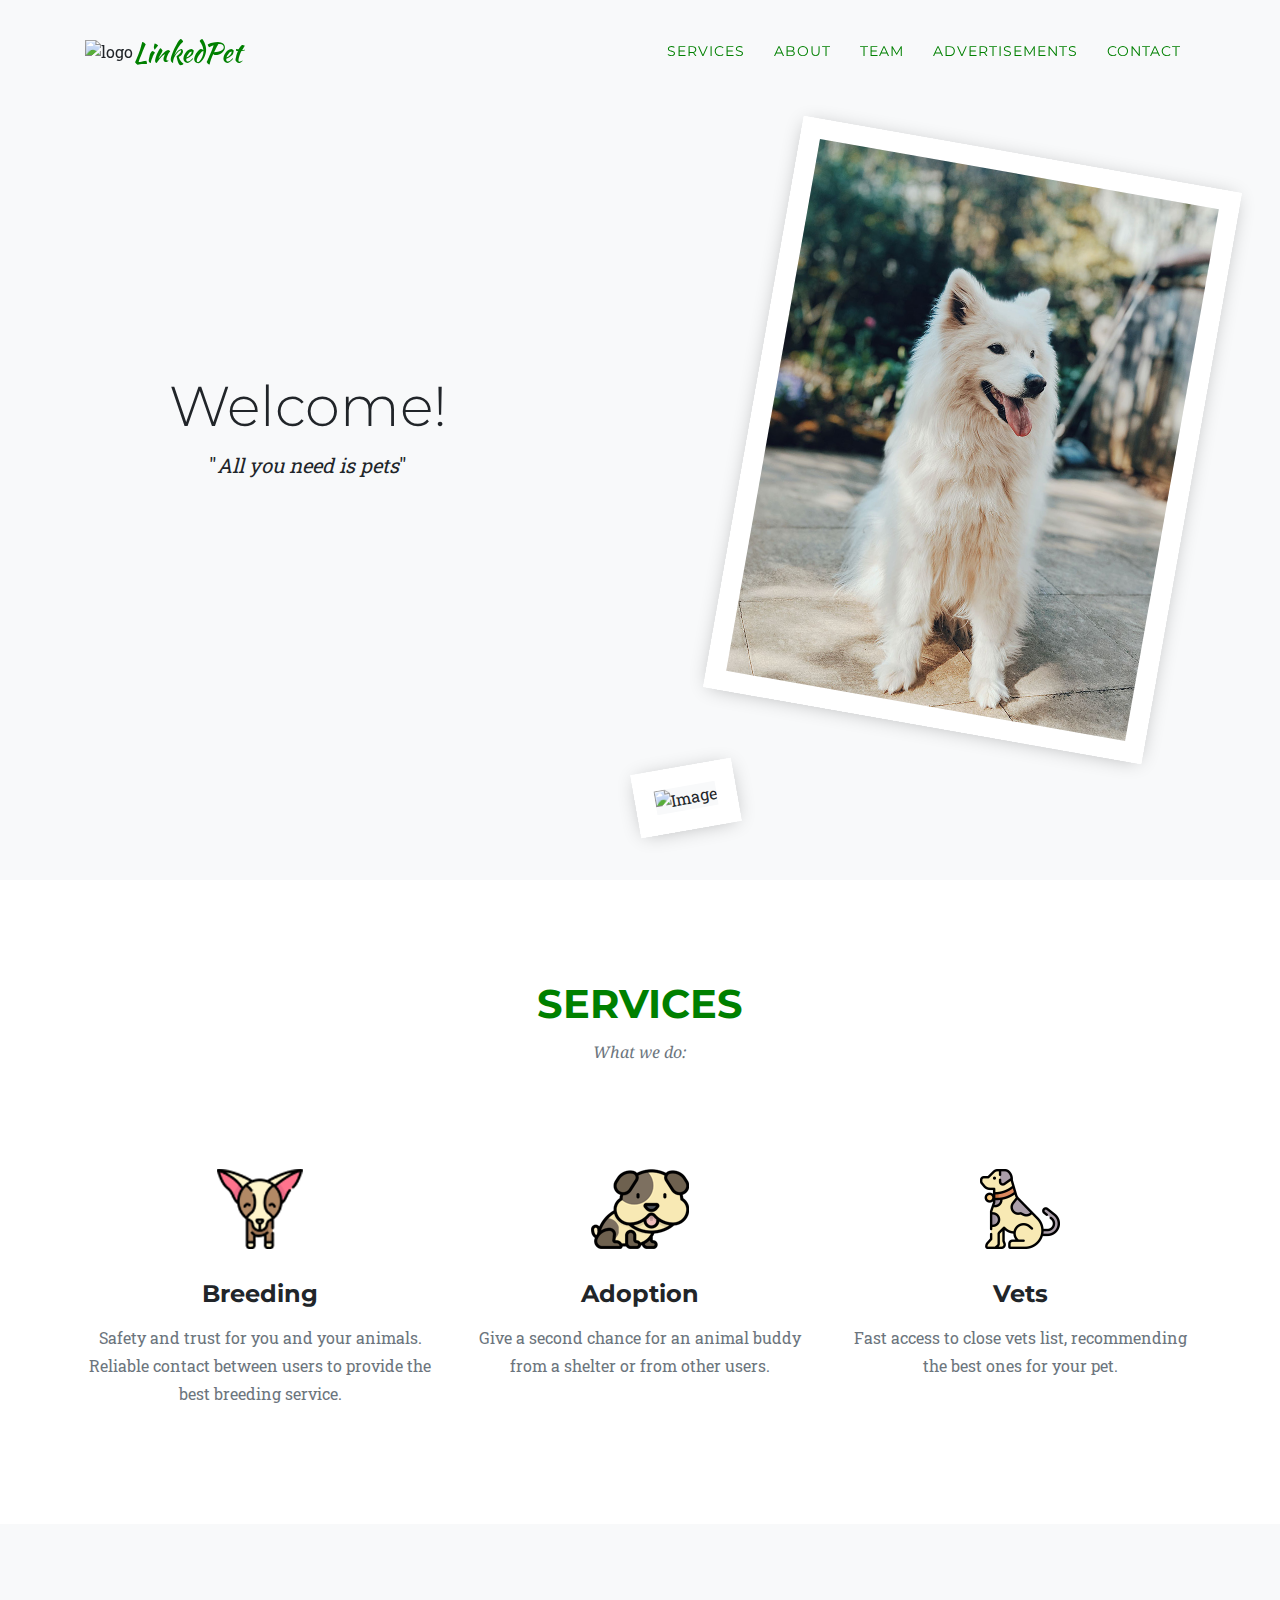
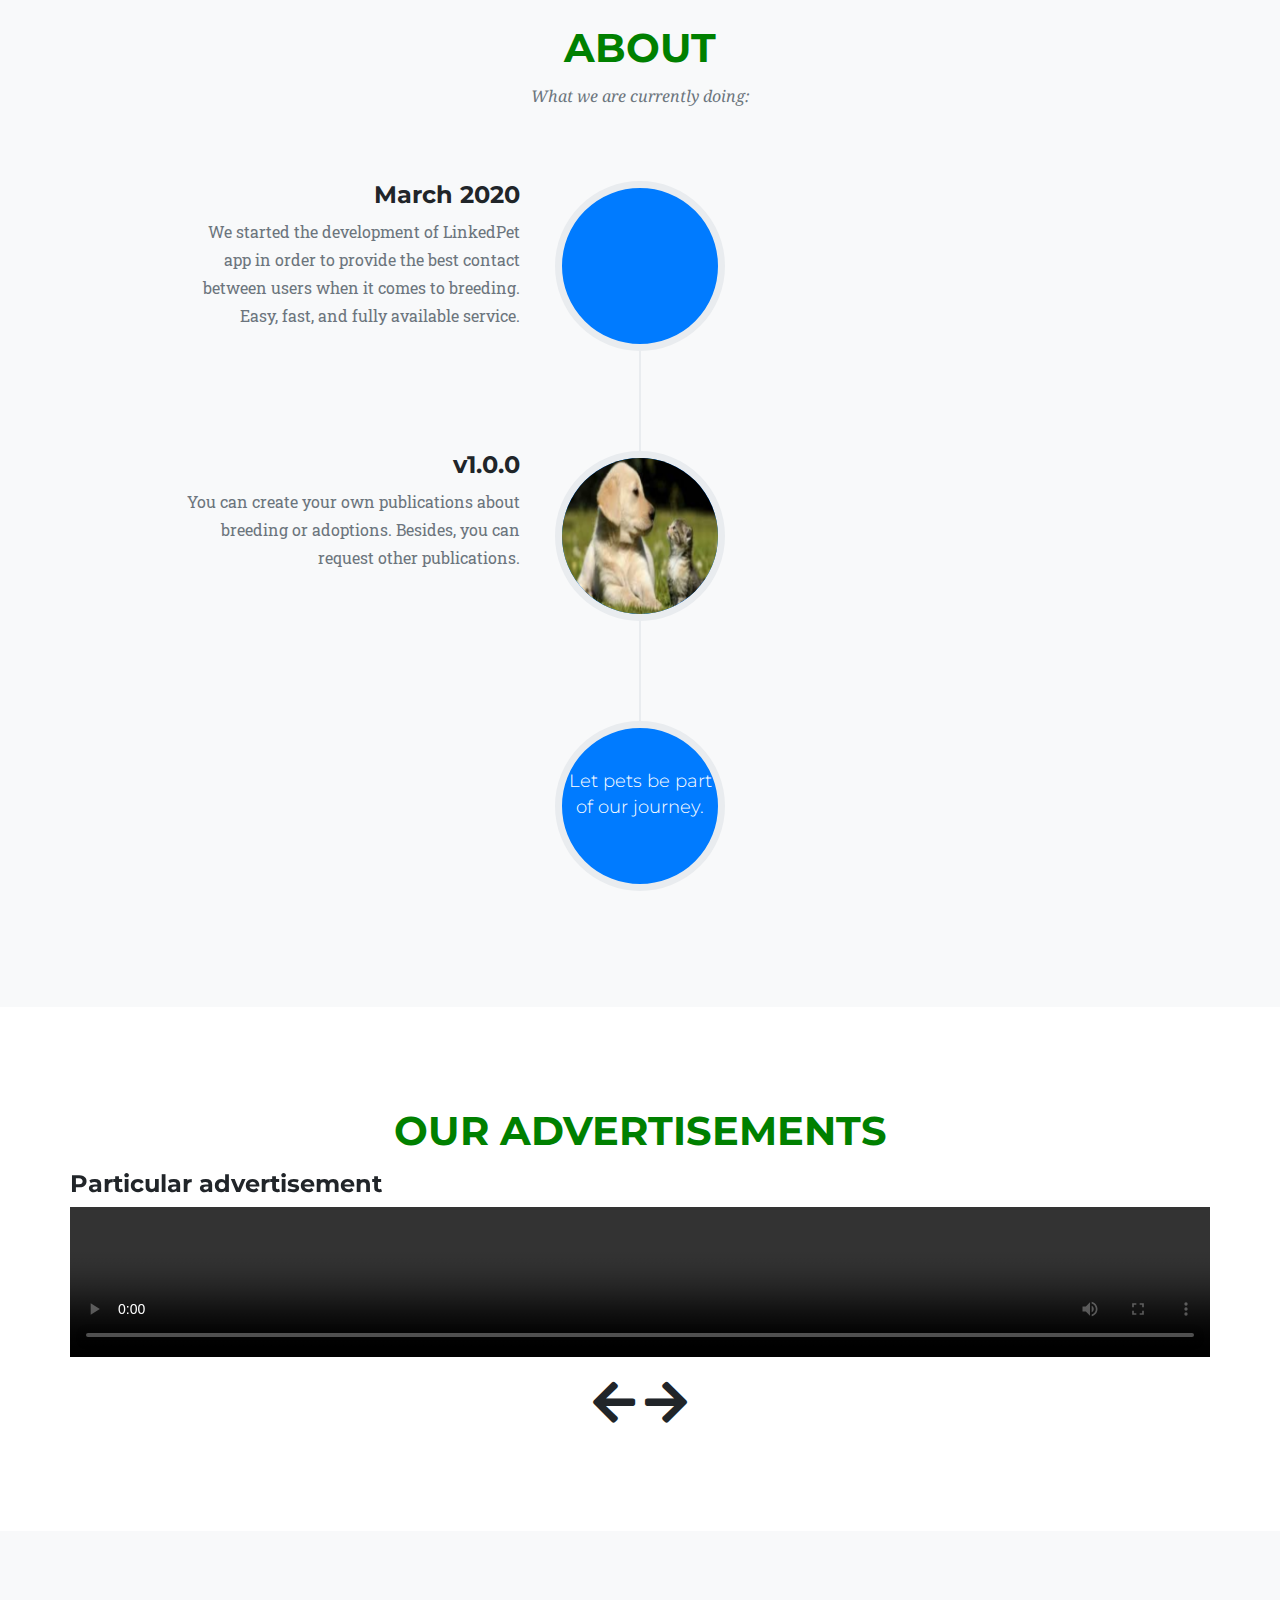
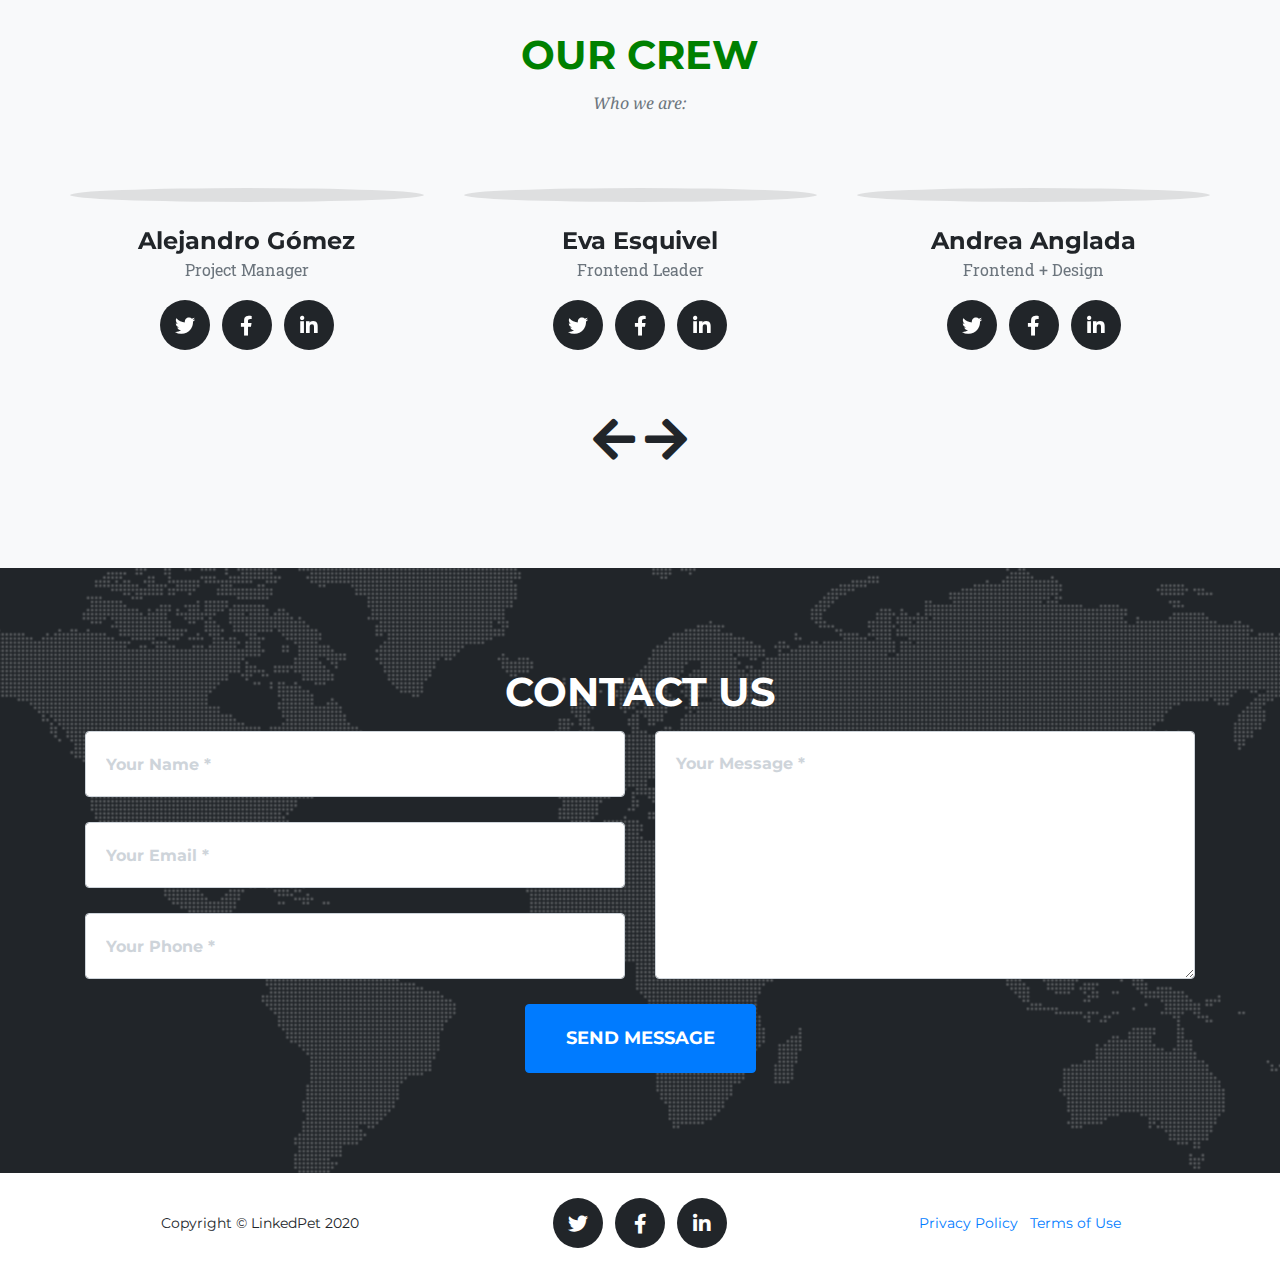
==== commit ac7cce8d: "Aniadir los anuncios a la landing" ====
--- a/index.html
+++ b/index.html
@@ -1,651 +1,657 @@
 <!DOCTYPE html>
 <html lang="en">
-  <head>
-    <meta charset="utf-8" />
-    <meta
-      name="viewport"
-      content="width=device-width, initial-scale=1, shrink-to-fit=no"
-    />
-    <meta name="description" content="ISPP Project" />
-    <meta name="author" content="ISPPet" />
-    <link rel="shortcut icon" type="image/x-icon" href="img/favicon.ico">
-
-    <title>LinkedPet</title>
-
-    <!-- Bootstrap core CSS -->
-    <link href="vendor/bootstrap/css/bootstrap.min.css" rel="stylesheet" />
-
-  
-    <!-- Owl Carousel -->
-    <link rel="stylesheet" href="owlcarousel/assets/owl.carousel.min.css" />
-    <link rel="stylesheet"href="owlcarousel/assets/owl.theme.default.min.css"/>
-
-    <!-- Custom fonts for this template -->
-    <link
-      href="vendor/fontawesome-free/css/all.min.css"
-      rel="stylesheet"
-      type="text/css"
-    />
-    <link
-      href="https://fonts.googleapis.com/css?family=Montserrat:400,700"
-      rel="stylesheet"
-      type="text/css"
-    />
-    <link
-      href="https://fonts.googleapis.com/css?family=Kaushan+Script"
-      rel="stylesheet"
-      type="text/css"
-    />
-    <link
-      href="https://fonts.googleapis.com/css?family=Droid+Serif:400,700,400italic,700italic"
-      rel="stylesheet"
-      type="text/css"
-    />
-    <link
-      href="https://fonts.googleapis.com/css?family=Roboto+Slab:400,100,300,700"
-      rel="stylesheet"
-      type="text/css"
-    />
-
-    <!-- Custom styles for this template -->
-    <link href="css/agency.min.css" rel="stylesheet" />
-  </head>
-
-  <body id="page-top">
-    <!-- Navigation -->
-    <nav class="navbar navbar-expand-lg navbar-dark fixed-top" id="mainNav">
-      <div class="container">
-        
-        <a class="navbar-brand js-scroll-trigger" href="#page-top"
-          > LinkedPet</a
-        >
-        <button
-          class="navbar-toggler navbar-toggler-right"
-          type="button"
-          data-toggle="collapse"
-          data-target="#navbarResponsive"
-          aria-controls="navbarResponsive"
-          aria-expanded="false"
-          aria-label="Toggle navigation">
-          Menu
-          <i class="fas fa-bars"></i>
-        </button>
-        <div class="collapse navbar-collapse" id="navbarResponsive">
-          <ul class="navbar-nav text-uppercase ml-auto">
-            <li class="nav-item">
-              <b><a class="nav-link js-scroll-trigger" href="#services">Services</a></b>
-            </li>
-            <li class="nav-item">
-              <a class="nav-link js-scroll-trigger" href="#about">About</a>
-            </li>
-            <li class="nav-item">
-              <a class="nav-link js-scroll-trigger" href="#team">Team</a>
-            </li>
-            <li class="nav-item">
-              <a class="nav-link js-scroll-trigger" href="#contact">Contact</a>
+
+<head>
+  <meta charset="utf-8" />
+  <meta name="viewport" content="width=device-width, initial-scale=1, shrink-to-fit=no" />
+  <meta name="description" content="ISPP Project" />
+  <meta name="author" content="ISPPet" />
+  <link rel="shortcut icon" type="image/x-icon" href="img/favicon.ico">
+
+  <title>LinkedPet</title>
+
+  <!-- Bootstrap core CSS -->
+  <link href="vendor/bootstrap/css/bootstrap.min.css" rel="stylesheet" />
+
+
+  <!-- Owl Carousel -->
+  <link rel="stylesheet" href="owlcarousel/assets/owl.carousel.min.css" />
+  <link rel="stylesheet" href="owlcarousel/assets/owl.theme.default.min.css" />
+
+  <!-- Custom fonts for this template -->
+  <link href="vendor/fontawesome-free/css/all.min.css" rel="stylesheet" type="text/css" />
+  <link href="https://fonts.googleapis.com/css?family=Montserrat:400,700" rel="stylesheet" type="text/css" />
+  <link href="https://fonts.googleapis.com/css?family=Kaushan+Script" rel="stylesheet" type="text/css" />
+  <link href="https://fonts.googleapis.com/css?family=Droid+Serif:400,700,400italic,700italic" rel="stylesheet"
+    type="text/css" />
+  <link href="https://fonts.googleapis.com/css?family=Roboto+Slab:400,100,300,700" rel="stylesheet" type="text/css" />
+
+  <!-- Custom styles for this template -->
+  <link href="css/agency.min.css" rel="stylesheet" />
+</head>
+
+<body id="page-top">
+  <!-- Navigation -->
+  <nav class="navbar navbar-expand-lg navbar-dark fixed-top" id="mainNav">
+    <div class="container">
+      <img src="img/LinkedPet.png" alt="logo" />
+      <a class="navbar-brand js-scroll-trigger" href="#page-top"> LinkedPet</a>
+      <button class="navbar-toggler ml-auto" type="button" data-toggle="collapse"
+        data-target="#navbarResponsive" aria-controls="navbarResponsive" aria-expanded="false"
+        aria-label="Toggle navigation">
+        Menu
+        <i class="fas fa-bars"></i>
+      </button>
+      <div class="collapse navbar-collapse" id="navbarResponsive">
+        <ul class="navbar-nav text-uppercase ml-auto">
+          <li class="nav-item">
+            <b><a class="nav-link js-scroll-trigger" href="#services">Services</a></b>
+          </li>
+          <li class="nav-item">
+            <a class="nav-link js-scroll-trigger" href="#about">About</a>
+          </li>
+          <li class="nav-item">
+            <a class="nav-link js-scroll-trigger" href="#team">Team</a>
+          </li>
+          <li class="nav-item">
+            <a class="nav-link js-scroll-trigger" href="#advertisements">Advertisements</a>
+          </li>
+          <li class="nav-item">
+            <a class="nav-link js-scroll-trigger" href="#contact">Contact</a>
+          </li>
+        </ul>
+      </div>
+    </div>
+  </nav>
+
+  <!-- Header -->
+  <section class="site-blocks-cover overflow-hidden bg-light mastheadpadding">
+    <div class="container">
+      <div class="row">
+        <div class="col-md-5 mr-auto align-self-center text-center text-md-left">
+          <div class="intro-text text-center">
+            <h1 class="display-4">Welcome!</h1>
+            <blockquote class="blockquote">
+              <p class="mb-4">"<em>All you need is pets</em>"</p>
+            </blockquote>
+            <!--<p><a href="#" class="btn btn-primary">Get In Touch</a></p>-->
+          </div>
+        </div>
+        <div class="col-md-5 align-self-center text-center text-md-right">
+          <img src="../img/dog_1.jpg" alt="Image" class="img-fluid cover-img">
+          <img src="../img/cat.jpeg" alt="Image" class="img-fluid cover-img2">
+
+        </div>
+      </div>
+    </div>
+  </section>
+
+  <!-- Services -->
+  <section class="page-section" id="services">
+    <div class="container">
+      <div class="row">
+        <div class="col-lg-12 text-center">
+          <h2 class="section-heading text-uppercase">Services</h2>
+          <h3 class="section-subheading text-muted">
+            What we do:
+          </h3>
+        </div>
+      </div>
+      <div class="row text-center">
+        <div class="col-md-4">
+          <span class="fa-stack fa-4x">
+            <img src="img/services/service_icon_1.png" />
+          </span>
+          <h4 class="service-heading">Breeding</h4>
+          <p class="text-muted">
+            Safety and trust for you and your animals. Reliable contact between users to provide the best breeding
+            service.
+          </p>
+        </div>
+        <div class="col-md-4">
+          <span class="fa-stack fa-4x">
+            <img src="img/services/service_icon_2.png" />
+          </span>
+          <h4 class="service-heading">Adoption</h4>
+          <p class="text-muted">
+            Give a second chance for an animal buddy from a shelter or from other users.
+          </p>
+        </div>
+        <div class="col-md-4">
+          <span class="fa-stack fa-4x">
+            <img src="img/services/service_icon_3.png" />
+          </span>
+          <h4 class="service-heading">Vets</h4>
+          <p class="text-muted">
+            Fast access to close vets list, recommending the best ones for your pet.
+          </p>
+        </div>
+      </div>
+    </div>
+  </section>
+
+  <!-- About -->
+  <section class="bg-light page-section "  id="about">
+    <div class="container">
+      <div class="row">
+        <div class="col-lg-12 text-center">
+          <h2 class="section-heading text-uppercase">About</h2>
+          <h3 class="section-subheading text-muted">
+            What we are currently doing:
+          </h3>
+        </div>
+      </div>
+      <div class="row">
+        <div class="col-lg-12">
+          <ul class="timeline">
+            <li>
+              <div class="timeline-image">
+                <img class="rounded-circle img-fluid" src="img/horse.jpg" alt="" />
+              </div>
+              <div class="timeline-panel">
+                <div class="timeline-heading">
+                  <h4>March 2020</h4>
+                  <!--<h4 class="subheading">SPRINT 1</h4>-->
+                </div>
+                <div class="timeline-body">
+                  <p class="text-muted">
+                    We started the development of LinkedPet app in order
+                    to provide the best contact between users when it comes to breeding. Easy, fast, and fully available
+                    service.
+                  </p>
+                </div>
+              </div>
+            </li>
+            <li>
+              <div class="timeline-image">
+                <img class="rounded-circle img-fluid" src="img/mascota.png" alt="" />
+              </div>
+              <div class="timeline-panel">
+                <div class="timeline-heading">
+                  <h4>v1.0.0</h4>
+                  <!--<h4 class="subheading">SPRINT 1</h4>-->
+                </div>
+                <div class="timeline-body">
+                  <p class="text-muted">
+                   You can create your own publications about breeding or adoptions. Besides, you can request other publications.
+                  </p>
+                </div>
+              </div>
+            </li>
+            <li class="timeline-inverted">
+              <div class="timeline-image">
+                <h4 class="display-4">Let pets be part of our journey.</h4>
+              </div>
             </li>
           </ul>
         </div>
       </div>
-    </nav>
-
-    <!-- Header -->
-    <section class="site-blocks-cover overflow-hidden bg-light mastheadpadding">
-      <div class="container">
-        <div class="row">
-          <div class="col-md-5 mr-auto align-self-center text-center text-md-left">
-            <div class="intro-text text-center" >
-              <h1 class="display-4">Welcome!</h1>
-              <blockquote class="blockquote"><p class="mb-4">"<em>All you need is pets</em>"</p></blockquote>
-              <!--<p><a href="#" class="btn btn-primary">Get In Touch</a></p>-->
-            </div>
-          </div>
-          <div class="col-md-5 align-self-center text-center text-md-right">
-            <img src="../img/dog_1.jpg" alt="Image" class="img-fluid cover-img">
-            <img src="../img/cat.jpeg" alt="Image" class="img-fluid cover-img2">
-
-          </div>
-        </div>
-      </div>
-    </section>
-
-    <!-- Services -->
-    <section class="page-section" id="services">
-      <div class="container">
-        <div class="row">
-          <div class="col-lg-12 text-center">
-            <h2 class="section-heading text-uppercase">Services</h2>
-            <h3 class="section-subheading text-muted">
-              What we do:
-            </h3>
-          </div>
-        </div>
-        <div class="row text-center">
-          <div class="col-md-4">
-            <span class="fa-stack fa-4x">
-              <img src="img/services/service_icon_1.png" />
-            </span>
-            <h4 class="service-heading">Breeding</h4>
-            <p class="text-muted">
-             Safety and trust for you and your animals. Reliable contact between users to provide the best breeding service.
-            </p>
-          </div>
-          <div class="col-md-4">
-            <span class="fa-stack fa-4x">
-              <img src="img/services/service_icon_2.png" />
-            </span>
-            <h4 class="service-heading">Adoption</h4>
-            <p class="text-muted">
-              Give a second chance for an animal buddy from a shelter or from other users.
-            </p>
-          </div>
-          <div class="col-md-4">
-            <span class="fa-stack fa-4x">
-              <img src="img/services/service_icon_3.png" />
-            </span>
-            <h4 class="service-heading">Vets</h4>
-            <p class="text-muted">
-              Fast access to close vets list, recommending the best ones for your pet.
-            </p>
-          </div>
-        </div>
-      </div>
-    </section>
-
-    <!-- About -->
-    <section class="bg-light page-section" id="about">
-      <div class="container">
-        <div class="row">
-          <div class="col-lg-12 text-center">
-            <h2 class="section-heading text-uppercase">About</h2>
-            <h3 class="section-subheading text-muted">
-              What we are currently doing: 
-            </h3>
-          </div>
-        </div>
-        <div class="row">
-          <div class="col-lg-12">
-            <ul class="timeline">
-              <li>
-                <div class="timeline-image">
-                  <img
-                    class="rounded-circle img-fluid"
-                    src="img/horse.jpg"
-                    alt=""
-                  />
-                </div>
-                <div class="timeline-panel">
-                  <div class="timeline-heading">
-                    <h4>March 2020</h4>
-                    <!--<h4 class="subheading">SPRINT 1</h4>-->
-                  </div>
-                  <div class="timeline-body">
-                    <p class="text-muted">
-                      We started the development of LinkedPet app in order
-                      to provide the best contact between users when it comes to breeding. Easy, fast, and fully available service. 
-                    </p>
-                  </div>
-                </div>
-              </li>
-              <li class="timeline-inverted">
-                <div class="timeline-image">
-                  <h4 class="display-4">Let pets be part of our journey.</h4>
-                </div>
-              </li>
-            </ul>
-          </div>
-        </div>
-      </div>
-    </section>
-
-    <!-- Team -->
-    <section class="page-section" id="team">
-      <div class="container">
-        <div class="row">
-          <div class="col-lg-12 text-center">
-            <h2 class="section-heading text-uppercase">Our Crew</h2>
-            <h3 class="section-subheading text-muted">
-              Who we are:
-            </h3>
-          </div>
-        </div>
-        <div class="row">
-          <div id="owl-team" class="owl-carousel owl-theme owl-loaded owl-drag">
-            <div class="team-member">
-              <img class="mx-auto rounded-circle" src="img/team/alex.jpeg" alt="" />
-              <h4>Alejandro Gómez</h4>
-              <p class="text-muted">Project Manager</p>
-              <ul class="list-inline social-buttons">
-                <li class="list-inline-item">
-                  <a href="#">
-                    <i class="fab fa-twitter"></i>
-                  </a>
-                </li>
-                <li class="list-inline-item">
-                  <a href="#">
-                    <i class="fab fa-facebook-f"></i>
-                  </a>
-                </li>
-                <li class="list-inline-item">
-                  <a href="#">
-                    <i class="fab fa-linkedin-in"></i>
-                  </a>
-                </li>
-              </ul>
-            </div>
-            <div class="team-member">
-              <img class="mx-auto rounded-circle" src="img/team/eva.jpeg" alt="" />
-              <h4>Eva Esquivel</h4>
-              <p class="text-muted">Frontend Leader</p>
-              <ul class="list-inline social-buttons">
-                <li class="list-inline-item">
-                  <a href="#">
-                    <i class="fab fa-twitter"></i>
-                  </a>
-                </li>
-                <li class="list-inline-item">
-                  <a href="#">
-                    <i class="fab fa-facebook-f"></i>
-                  </a>
-                </li>
-                <li class="list-inline-item">
-                  <a href="#">
-                    <i class="fab fa-linkedin-in"></i>
-                  </a>
-                </li>
-              </ul>
-            </div>
-            <div class="team-member">
-              <img class="mx-auto rounded-circle" src="img/team/andrea.jpeg" alt="" />
-              <h4>Andrea Anglada</h4>
-              <p class="text-muted">Frontend + Design</p>
-              <ul class="list-inline social-buttons">
-                <li class="list-inline-item">
-                  <a href="#">
-                    <i class="fab fa-twitter"></i>
-                  </a>
-                </li>
-                <li class="list-inline-item">
-                  <a href="#">
-                    <i class="fab fa-facebook-f"></i>
-                  </a>
-                </li>
-                <li class="list-inline-item">
-                  <a href="#">
-                    <i class="fab fa-linkedin-in"></i>
-                  </a>
-                </li>
-              </ul>
-            </div>
-            <div class="team-member">
-              <img class="mx-auto rounded-circle" src="img/team/mari.jpeg" alt="" />
-              <h4>Mª del Carmen Arenas</h4>
-              <p class="text-muted">Backend Leader</p>
-              <ul class="list-inline social-buttons">
-                <li class="list-inline-item">
-                  <a href="#">
-                    <i class="fab fa-twitter"></i>
-                  </a>
-                </li>
-                <li class="list-inline-item">
-                  <a href="#">
-                    <i class="fab fa-facebook-f"></i>
-                  </a>
-                </li>
-                <li class="list-inline-item">
-                  <a href="#">
-                    <i class="fab fa-linkedin-in"></i>
-                  </a>
-                </li>
-              </ul>
-            </div>
-            <div class="team-member">
-              <img class="mx-auto rounded-circle" src="img/team/ruben.jpeg" alt="" />
-              <h4>Rubén Bueno</h4>
-              <p class="text-muted">Backend</p>
-              <ul class="list-inline social-buttons">
-                <li class="list-inline-item">
-                  <a href="#">
-                    <i class="fab fa-twitter"></i>
-                  </a>
-                </li>
-                <li class="list-inline-item">
-                  <a href="#">
-                    <i class="fab fa-facebook-f"></i>
-                  </a>
-                </li>
-                <li class="list-inline-item">
-                  <a href="#">
-                    <i class="fab fa-linkedin-in"></i>
-                  </a>
-                </li>
-              </ul>
-            </div>
-            <div class="team-member">
-              <img class="mx-auto rounded-circle" src="img/team/pablo.jpeg" alt="" />
-              <h4>Pablo García</h4>
-              <p class="text-muted">Backend + Secretary</p>
-              <ul class="list-inline social-buttons">
-                <li class="list-inline-item">
-                  <a href="#">
-                    <i class="fab fa-twitter"></i>
-                  </a>
-                </li>
-                <li class="list-inline-item">
-                  <a href="#">
-                    <i class="fab fa-facebook-f"></i>
-                  </a>
-                </li>
-                <li class="list-inline-item">
-                  <a href="#">
-                    <i class="fab fa-linkedin-in"></i>
-                  </a>
-                </li>
-              </ul>
-            </div>
-            <div class="team-member">
-              <img class="mx-auto rounded-circle" src="img/team/jose.jpeg" alt="" />
-              <h4>José Manuel de los Reyes</h4>
-              <p class="text-muted">Backend</p>
-              <ul class="list-inline social-buttons">
-                <li class="list-inline-item">
-                  <a href="#">
-                    <i class="fab fa-twitter"></i>
-                  </a>
-                </li>
-                <li class="list-inline-item">
-                  <a href="#">
-                    <i class="fab fa-facebook-f"></i>
-                  </a>
-                </li>
-                <li class="list-inline-item">
-                  <a href="#">
-                    <i class="fab fa-linkedin-in"></i>
-                  </a>
-                </li>
-              </ul>
-            </div>
-            <div class="team-member">
-              <img class="mx-auto rounded-circle" src="img/team/jesus.jpeg" alt="" />
-              <h4>Jesús Hernández</h4>
-              <p class="text-muted">Backend</p>
-              <ul class="list-inline social-buttons">
-                <li class="list-inline-item">
-                  <a href="#">
-                    <i class="fab fa-twitter"></i>
-                  </a>
-                </li>
-                <li class="list-inline-item">
-                  <a href="#">
-                    <i class="fab fa-facebook-f"></i>
-                  </a>
-                </li>
-                <li class="list-inline-item">
-                  <a href="#">
-                    <i class="fab fa-linkedin-in"></i>
-                  </a>
-                </li>
-              </ul>
-            </div>
-            <div class="team-member">
-              <img class="mx-auto rounded-circle" src="img/team/chris.jpeg" alt="" />
-              <h4>Christian Martínez</h4>
-              <p class="text-muted">Backend</p>
-              <ul class="list-inline social-buttons">
-                <li class="list-inline-item">
-                  <a href="#">
-                    <i class="fab fa-twitter"></i>
-                  </a>
-                </li>
-                <li class="list-inline-item">
-                  <a href="#">
-                    <i class="fab fa-facebook-f"></i>
-                  </a>
-                </li>
-                <li class="list-inline-item">
-                  <a href="#">
-                    <i class="fab fa-linkedin-in"></i>
-                  </a>
-                </li>
-              </ul>
-            </div>
-            <div class="team-member">
-              <img class="mx-auto rounded-circle" src="img/team/abdelha.jpeg" alt="" />
-              <h4>Abdelha Mohamed</h4>
-              <p class="text-muted">Frontend</p>
-              <ul class="list-inline social-buttons">
-                <li class="list-inline-item">
-                  <a href="#">
-                    <i class="fab fa-twitter"></i>
-                  </a>
-                </li>
-                <li class="list-inline-item">
-                  <a href="#">
-                    <i class="fab fa-facebook-f"></i>
-                  </a>
-                </li>
-                <li class="list-inline-item">
-                  <a href="#">
-                    <i class="fab fa-linkedin-in"></i>
-                  </a>
-                </li>
-              </ul>
-            </div>
-            <div class="team-member">
-              <img class="mx-auto rounded-circle" src="img/team/dani.jpeg" alt="" />
-              <h4>Daniel Negrón</h4>
-              <p class="text-muted">Backend + QA</p>
-              <ul class="list-inline social-buttons">
-                <li class="list-inline-item">
-                  <a href="#">
-                    <i class="fab fa-twitter"></i>
-                  </a>
-                </li>
-                <li class="list-inline-item">
-                  <a href="#">
-                    <i class="fab fa-facebook-f"></i>
-                  </a>
-                </li>
-                <li class="list-inline-item">
-                  <a href="#">
-                    <i class="fab fa-linkedin-in"></i>
-                  </a>
-                </li>
-              </ul>
-            </div>
-            <div class="team-member">
-              <img class="mx-auto rounded-circle" src="img/team/roberto.jpeg" alt="" />
-              <h4>Roberto Hermoso</h4>
-              <p class="text-muted">Frontend + QA</p>
-              <ul class="list-inline social-buttons">
-                <li class="list-inline-item">
-                  <a href="#">
-                    <i class="fab fa-twitter"></i>
-                  </a>
-                </li>
-                <li class="list-inline-item">
-                  <a href="#">
-                    <i class="fab fa-facebook-f"></i>
-                  </a>
-                </li>
-                <li class="list-inline-item">
-                  <a href="#">
-                    <i class="fab fa-linkedin-in"></i>
-                  </a>
-                </li>
-              </ul>
-            </div>
-            <div class="team-member">
-              <img class="mx-auto rounded-circle" src="img/team/david.jpeg" alt="" />
-              <h4>David Gil</h4>
-              <p class="text-muted">Speaker + QA</p>
-              <ul class="list-inline social-buttons">
-                <li class="list-inline-item">
-                  <a href="#">
-                    <i class="fab fa-twitter"></i>
-                  </a>
-                </li>
-                <li class="list-inline-item">
-                  <a href="#">
-                    <i class="fab fa-facebook-f"></i>
-                  </a>
-                </li>
-                <li class="list-inline-item">
-                  <a href="#">
-                    <i class="fab fa-linkedin-in"></i>
-                  </a>
-                </li>
-              </ul>
-            </div>
-          </div>
-        </div>
-        <div class="row">
-          <div class="col-lg-8 mx-auto text-center">
-            <!--<p class="large text-muted">
+    </div>
+  </section>
+
+ <!-- Advertisements -->
+ <section class="page-section" id="advertisements">
+  <div class="container">
+    <div class="row">
+      <div class="col-lg-12 text-center">
+        <h2 class="section-heading text-uppercase">Our advertisements</h2>
+      </div>
+    </div>
+    <div class="row">
+      <div id="owl-ad" class="owl-carousel owl-theme owl-loaded owl-drag">
+        <div class="ad">
+          <h4>Particular advertisement</h4>
+          <video width="100%" height="100%" controls>
+            <source src="video/anuncioParticular.mp4" type="video/mp4">
+            Your browser does not support the video tag.
+          </video>
+         
+        </div>
+        <div class="ad">
+          <h4>Sponsor advertisement</h4>
+          <video width="100%" height="100%" controls>
+            <source src="video/anuncioParticular.mp4" type="video/mp4">
+            Your browser does not support the video tag.
+          </video>
+         
+        </div>
+      </div>
+    </div>
+    <div class="row">
+      <div class="col-lg-8 mx-auto text-center">
+        <!--<p class="large text-muted">
+            Lorem ipsum dolor sit amet, consectetur adipisicing elit. Aut
+            eaque, laboriosam veritatis, quos non quis ad perspiciatis, totam
+            corporis ea, alias ut unde.
+          </p>-->
+      </div>
+    </div>
+  </div>
+</section>
+
+
+  <!-- Team -->
+  <section class="bg-light page-section " id="team">
+    <div class="container">
+      <div class="row">
+        <div class="col-lg-12 text-center">
+          <h2 class="section-heading text-uppercase">Our Crew</h2>
+          <h3 class="section-subheading text-muted">
+            Who we are:
+          </h3>
+        </div>
+      </div>
+      <div class="row">
+        <div id="owl-team" class="owl-carousel owl-theme owl-loaded owl-drag">
+          <div class="team-member">
+            <img class="mx-auto rounded-circle" src="img/team/alex.jpeg" alt="" />
+            <h4>Alejandro Gómez</h4>
+            <p class="text-muted">Project Manager</p>
+            <ul class="list-inline social-buttons">
+              <li class="list-inline-item">
+                <a href="#">
+                  <i class="fab fa-twitter"></i>
+                </a>
+              </li>
+              <li class="list-inline-item">
+                <a href="#">
+                  <i class="fab fa-facebook-f"></i>
+                </a>
+              </li>
+              <li class="list-inline-item">
+                <a href="#">
+                  <i class="fab fa-linkedin-in"></i>
+                </a>
+              </li>
+            </ul>
+          </div>
+          <div class="team-member">
+            <img class="mx-auto rounded-circle" src="img/team/eva.jpeg" alt="" />
+            <h4>Eva Esquivel</h4>
+            <p class="text-muted">Frontend Leader</p>
+            <ul class="list-inline social-buttons">
+              <li class="list-inline-item">
+                <a href="#">
+                  <i class="fab fa-twitter"></i>
+                </a>
+              </li>
+              <li class="list-inline-item">
+                <a href="#">
+                  <i class="fab fa-facebook-f"></i>
+                </a>
+              </li>
+              <li class="list-inline-item">
+                <a href="#">
+                  <i class="fab fa-linkedin-in"></i>
+                </a>
+              </li>
+            </ul>
+          </div>
+          <div class="team-member">
+            <img class="mx-auto rounded-circle" src="img/team/andrea.jpeg" alt="" />
+            <h4>Andrea Anglada</h4>
+            <p class="text-muted">Frontend + Design</p>
+            <ul class="list-inline social-buttons">
+              <li class="list-inline-item">
+                <a href="#">
+                  <i class="fab fa-twitter"></i>
+                </a>
+              </li>
+              <li class="list-inline-item">
+                <a href="#">
+                  <i class="fab fa-facebook-f"></i>
+                </a>
+              </li>
+              <li class="list-inline-item">
+                <a href="#">
+                  <i class="fab fa-linkedin-in"></i>
+                </a>
+              </li>
+            </ul>
+          </div>
+          <div class="team-member">
+            <img class="mx-auto rounded-circle" src="img/team/mari.jpeg" alt="" />
+            <h4>Mª del Carmen Arenas</h4>
+            <p class="text-muted">Backend Leader</p>
+            <ul class="list-inline social-buttons">
+              <li class="list-inline-item">
+                <a href="#">
+                  <i class="fab fa-twitter"></i>
+                </a>
+              </li>
+              <li class="list-inline-item">
+                <a href="#">
+                  <i class="fab fa-facebook-f"></i>
+                </a>
+              </li>
+              <li class="list-inline-item">
+                <a href="#">
+                  <i class="fab fa-linkedin-in"></i>
+                </a>
+              </li>
+            </ul>
+          </div>
+          <div class="team-member">
+            <img class="mx-auto rounded-circle" src="img/team/ruben.jpeg" alt="" />
+            <h4>Rubén Bueno</h4>
+            <p class="text-muted">Backend</p>
+            <ul class="list-inline social-buttons">
+              <li class="list-inline-item">
+                <a href="#">
+                  <i class="fab fa-twitter"></i>
+                </a>
+              </li>
+              <li class="list-inline-item">
+                <a href="#">
+                  <i class="fab fa-facebook-f"></i>
+                </a>
+              </li>
+              <li class="list-inline-item">
+                <a href="#">
+                  <i class="fab fa-linkedin-in"></i>
+                </a>
+              </li>
+            </ul>
+          </div>
+          <div class="team-member">
+            <img class="mx-auto rounded-circle" src="img/team/pablo.jpeg" alt="" />
+            <h4>Pablo García</h4>
+            <p class="text-muted">Backend + Secretary</p>
+            <ul class="list-inline social-buttons">
+              <li class="list-inline-item">
+                <a href="#">
+                  <i class="fab fa-twitter"></i>
+                </a>
+              </li>
+              <li class="list-inline-item">
+                <a href="#">
+                  <i class="fab fa-facebook-f"></i>
+                </a>
+              </li>
+              <li class="list-inline-item">
+                <a href="#">
+                  <i class="fab fa-linkedin-in"></i>
+                </a>
+              </li>
+            </ul>
+          </div>
+          <div class="team-member">
+            <img class="mx-auto rounded-circle" src="img/team/jose.jpeg" alt="" />
+            <h4>José Manuel de los Reyes</h4>
+            <p class="text-muted">Backend</p>
+            <ul class="list-inline social-buttons">
+              <li class="list-inline-item">
+                <a href="#">
+                  <i class="fab fa-twitter"></i>
+                </a>
+              </li>
+              <li class="list-inline-item">
+                <a href="#">
+                  <i class="fab fa-facebook-f"></i>
+                </a>
+              </li>
+              <li class="list-inline-item">
+                <a href="#">
+                  <i class="fab fa-linkedin-in"></i>
+                </a>
+              </li>
+            </ul>
+          </div>
+          <div class="team-member">
+            <img class="mx-auto rounded-circle" src="img/team/jesus.jpeg" alt="" />
+            <h4>Jesús Hernández</h4>
+            <p class="text-muted">Backend</p>
+            <ul class="list-inline social-buttons">
+              <li class="list-inline-item">
+                <a href="#">
+                  <i class="fab fa-twitter"></i>
+                </a>
+              </li>
+              <li class="list-inline-item">
+                <a href="#">
+                  <i class="fab fa-facebook-f"></i>
+                </a>
+              </li>
+              <li class="list-inline-item">
+                <a href="#">
+                  <i class="fab fa-linkedin-in"></i>
+                </a>
+              </li>
+            </ul>
+          </div>
+          <div class="team-member">
+            <img class="mx-auto rounded-circle" src="img/team/chris.jpeg" alt="" />
+            <h4>Christian Martínez</h4>
+            <p class="text-muted">Backend</p>
+            <ul class="list-inline social-buttons">
+              <li class="list-inline-item">
+                <a href="#">
+                  <i class="fab fa-twitter"></i>
+                </a>
+              </li>
+              <li class="list-inline-item">
+                <a href="#">
+                  <i class="fab fa-facebook-f"></i>
+                </a>
+              </li>
+              <li class="list-inline-item">
+                <a href="#">
+                  <i class="fab fa-linkedin-in"></i>
+                </a>
+              </li>
+            </ul>
+          </div>
+          <div class="team-member">
+            <img class="mx-auto rounded-circle" src="img/team/abdelha.jpeg" alt="" />
+            <h4>Abdelha Mohamed</h4>
+            <p class="text-muted">Frontend</p>
+            <ul class="list-inline social-buttons">
+              <li class="list-inline-item">
+                <a href="#">
+                  <i class="fab fa-twitter"></i>
+                </a>
+              </li>
+              <li class="list-inline-item">
+                <a href="#">
+                  <i class="fab fa-facebook-f"></i>
+                </a>
+              </li>
+              <li class="list-inline-item">
+                <a href="#">
+                  <i class="fab fa-linkedin-in"></i>
+                </a>
+              </li>
+            </ul>
+          </div>
+          <div class="team-member">
+            <img class="mx-auto rounded-circle" src="img/team/dani.jpeg" alt="" />
+            <h4>Daniel Negrón</h4>
+            <p class="text-muted">Backend + QA</p>
+            <ul class="list-inline social-buttons">
+              <li class="list-inline-item">
+                <a href="#">
+                  <i class="fab fa-twitter"></i>
+                </a>
+              </li>
+              <li class="list-inline-item">
+                <a href="#">
+                  <i class="fab fa-facebook-f"></i>
+                </a>
+              </li>
+              <li class="list-inline-item">
+                <a href="#">
+                  <i class="fab fa-linkedin-in"></i>
+                </a>
+              </li>
+            </ul>
+          </div>
+          <div class="team-member">
+            <img class="mx-auto rounded-circle" src="img/team/roberto.jpeg" alt="" />
+            <h4>Roberto Hermoso</h4>
+            <p class="text-muted">Frontend + QA</p>
+            <ul class="list-inline social-buttons">
+              <li class="list-inline-item">
+                <a href="#">
+                  <i class="fab fa-twitter"></i>
+                </a>
+              </li>
+              <li class="list-inline-item">
+                <a href="#">
+                  <i class="fab fa-facebook-f"></i>
+                </a>
+              </li>
+              <li class="list-inline-item">
+                <a href="#">
+                  <i class="fab fa-linkedin-in"></i>
+                </a>
+              </li>
+            </ul>
+          </div>
+          <div class="team-member">
+            <img class="mx-auto rounded-circle" src="img/team/david.jpeg" alt="" />
+            <h4>David Gil</h4>
+            <p class="text-muted">Speaker + Frontend + QA</p>
+            <ul class="list-inline social-buttons">
+              <li class="list-inline-item">
+                <a href="#">
+                  <i class="fab fa-twitter"></i>
+                </a>
+              </li>
+              <li class="list-inline-item">
+                <a href="#">
+                  <i class="fab fa-facebook-f"></i>
+                </a>
+              </li>
+              <li class="list-inline-item">
+                <a href="#">
+                  <i class="fab fa-linkedin-in"></i>
+                </a>
+              </li>
+            </ul>
+          </div>
+        </div>
+      </div>
+      <div class="row">
+        <div class="col-lg-8 mx-auto text-center">
+          <!--<p class="large text-muted">
               Lorem ipsum dolor sit amet, consectetur adipisicing elit. Aut
               eaque, laboriosam veritatis, quos non quis ad perspiciatis, totam
               corporis ea, alias ut unde.
             </p>-->
-          </div>
-        </div>
-      </div>
-    </section>
-
-    <!-- Contact -->
-    <section class="page-section" id="contact">
-      <div class="container">
-        <div class="row">
-          <div class="col-lg-12 text-center">
-            <h2 class="section-heading text-uppercase">Contact Us</h2>
-            <!--<h3 class="section-subheading text-muted">
+        </div>
+      </div>
+    </div>
+  </section>
+
+  <!-- Contact -->
+  <section class="page-section" id="contact">
+    <div class="container">
+      <div class="row">
+        <div class="col-lg-12 text-center">
+          <h2 class="section-heading text-uppercase">Contact Us</h2>
+          <!--<h3 class="section-subheading text-muted">
               Lorem ipsum dolor sit amet consectetur.
             </h3>-->
-          </div>
-        </div>
-        <div class="row">
-          <div class="col-lg-12">
-            <form id="contactForm" name="sentMessage" novalidate="novalidate">
-              <div class="row">
-                <div class="col-md-6">
-                  <div class="form-group">
-                    <input
-                      class="form-control"
-                      id="name"
-                      type="text"
-                      placeholder="Your Name *"
-                      required="required"
-                      data-validation-required-message="Please enter your name."
-                    />
-                    <p class="help-block text-danger"></p>
-                  </div>
-                  <div class="form-group">
-                    <input
-                      class="form-control"
-                      id="email"
-                      type="email"
-                      placeholder="Your Email *"
-                      required="required"
-                      data-validation-required-message="Please enter your email address."
-                    />
-                    <p class="help-block text-danger"></p>
-                  </div>
-                  <div class="form-group">
-                    <input
-                      class="form-control"
-                      id="phone"
-                      type="tel"
-                      placeholder="Your Phone *"
-                      required="required"
-                      data-validation-required-message="Please enter your phone number."
-                    />
-                    <p class="help-block text-danger"></p>
-                  </div>
-                </div>
-                <div class="col-md-6">
-                  <div class="form-group">
-                    <textarea
-                      class="form-control"
-                      id="message"
-                      placeholder="Your Message *"
-                      required="required"
-                      data-validation-required-message="Please enter a message."
-                    ></textarea>
-                    <p class="help-block text-danger"></p>
-                  </div>
-                </div>
-                <div class="clearfix"></div>
-                <div class="col-lg-12 text-center">
-                  <div id="success"></div>
-                  <button
-                    id="sendMessageButton"
-                    class="btn btn-primary btn-xl text-uppercase"
-                    type="submit"
-                  >
-                    Send Message
-                  </button>
-                </div>
-              </div>
-            </form>
-          </div>
-        </div>
-      </div>
-    </section>
-
-    <!-- Footer -->
-    <footer class="footer">
-      <div class="container">
-        <div class="row align-items-center">
-          <div class="col-md-4">
-            <span class="copyright">Copyright &copy; LinkedPet 2020</span>
-          </div>
-          <div class="col-md-4">
-            <ul class="list-inline social-buttons">
-              <li class="list-inline-item">
-                <a href="#">
-                  <i class="fab fa-twitter"></i>
-                </a>
-              </li>
-              <li class="list-inline-item">
-                <a href="#">
-                  <i class="fab fa-facebook-f"></i>
-                </a>
-              </li>
-              <li class="list-inline-item">
-                <a href="#">
-                  <i class="fab fa-linkedin-in"></i>
-                </a>
-              </li>
-            </ul>
-          </div>
-          <div class="col-md-4">
-            <ul class="list-inline quicklinks">
-              <li class="list-inline-item">
-                <a href="#">Privacy Policy</a>
-              </li>
-              <li class="list-inline-item">
-                <a href="terms.html">Terms of Use</a>
-              </li>
-            </ul>
-          </div>
-        </div>
-      </div>
-    </footer>
-
-    <!-- Bootstrap core JavaScript -->
-    <script src="vendor/jquery/jquery.min.js"></script>
-    <script src="vendor/bootstrap/js/bootstrap.bundle.min.js"></script>
-
-    <!-- Plugin JavaScript -->
-    <script src="vendor/jquery-easing/jquery.easing.min.js"></script>
-
-    <!-- Owl Carousel -->
-    <script src="owlcarousel/owl.carousel.min.js"></script>
-
-    <!-- Contact form JavaScript -->
-    <script src="js/jqBootstrapValidation.js"></script>
-    <script src="js/contact_me.js"></script>
-
-    <!-- Custom scripts for this template -->
-    <script src="js/agency.min.js"></script>
-  </body>
-</html>
+        </div>
+      </div>
+      <div class="row">
+        <div class="col-lg-12">
+          <form id="contactForm" name="sentMessage" novalidate="novalidate">
+            <div class="row">
+              <div class="col-md-6">
+                <div class="form-group">
+                  <input class="form-control" id="name" type="text" placeholder="Your Name *" required="required"
+                    data-validation-required-message="Please enter your name." />
+                  <p class="help-block text-danger"></p>
+                </div>
+                <div class="form-group">
+                  <input class="form-control" id="email" type="email" placeholder="Your Email *" required="required"
+                    data-validation-required-message="Please enter your email address." />
+                  <p class="help-block text-danger"></p>
+                </div>
+                <div class="form-group">
+                  <input class="form-control" id="phone" type="tel" placeholder="Your Phone *" required="required"
+                    data-validation-required-message="Please enter your phone number." />
+                  <p class="help-block text-danger"></p>
+                </div>
+              </div>
+              <div class="col-md-6">
+                <div class="form-group">
+                  <textarea class="form-control" id="message" placeholder="Your Message *" required="required"
+                    data-validation-required-message="Please enter a message."></textarea>
+                  <p class="help-block text-danger"></p>
+                </div>
+              </div>
+              <div class="clearfix"></div>
+              <div class="col-lg-12 text-center">
+                <div id="success"></div>
+                <button id="sendMessageButton" class="btn btn-primary btn-xl text-uppercase" type="submit">
+                  Send Message
+                </button>
+              </div>
+            </div>
+          </form>
+        </div>
+      </div>
+    </div>
+  </section>
+
+  <!-- Footer -->
+  <footer class="footer">
+    <div class="container">
+      <div class="row align-items-center">
+        <div class="col-md-4">
+          <span class="copyright">Copyright &copy; LinkedPet 2020</span>
+        </div>
+        <div class="col-md-4">
+          <ul class="list-inline social-buttons">
+            <li class="list-inline-item">
+              <a href="#">
+                <i class="fab fa-twitter"></i>
+              </a>
+            </li>
+            <li class="list-inline-item">
+              <a href="#">
+                <i class="fab fa-facebook-f"></i>
+              </a>
+            </li>
+            <li class="list-inline-item">
+              <a href="#">
+                <i class="fab fa-linkedin-in"></i>
+              </a>
+            </li>
+          </ul>
+        </div>
+        <div class="col-md-4">
+          <ul class="list-inline quicklinks">
+            <li class="list-inline-item">
+              <a href="privacy_policy.html">Privacy Policy</a>
+            </li>
+            <li class="list-inline-item">
+              <a href="terms.html">Terms of Use</a>
+            </li>
+          </ul>
+        </div>
+      </div>
+    </div>
+  </footer>
+
+  <!-- Bootstrap core JavaScript -->
+  <script src="vendor/jquery/jquery.min.js"></script>
+  <script src="vendor/bootstrap/js/bootstrap.bundle.min.js"></script>
+
+  <!-- Plugin JavaScript -->
+  <script src="vendor/jquery-easing/jquery.easing.min.js"></script>
+
+  <!-- Owl Carousel -->
+  <script src="owlcarousel/owl.carousel.min.js"></script>
+
+  <!-- Contact form JavaScript -->
+  <script src="js/jqBootstrapValidation.js"></script>
+  <script src="js/contact_me.js"></script>
+
+  <!-- Custom scripts for this template -->
+  <script src="js/agency.min.js"></script>
+</body>
+
+</html>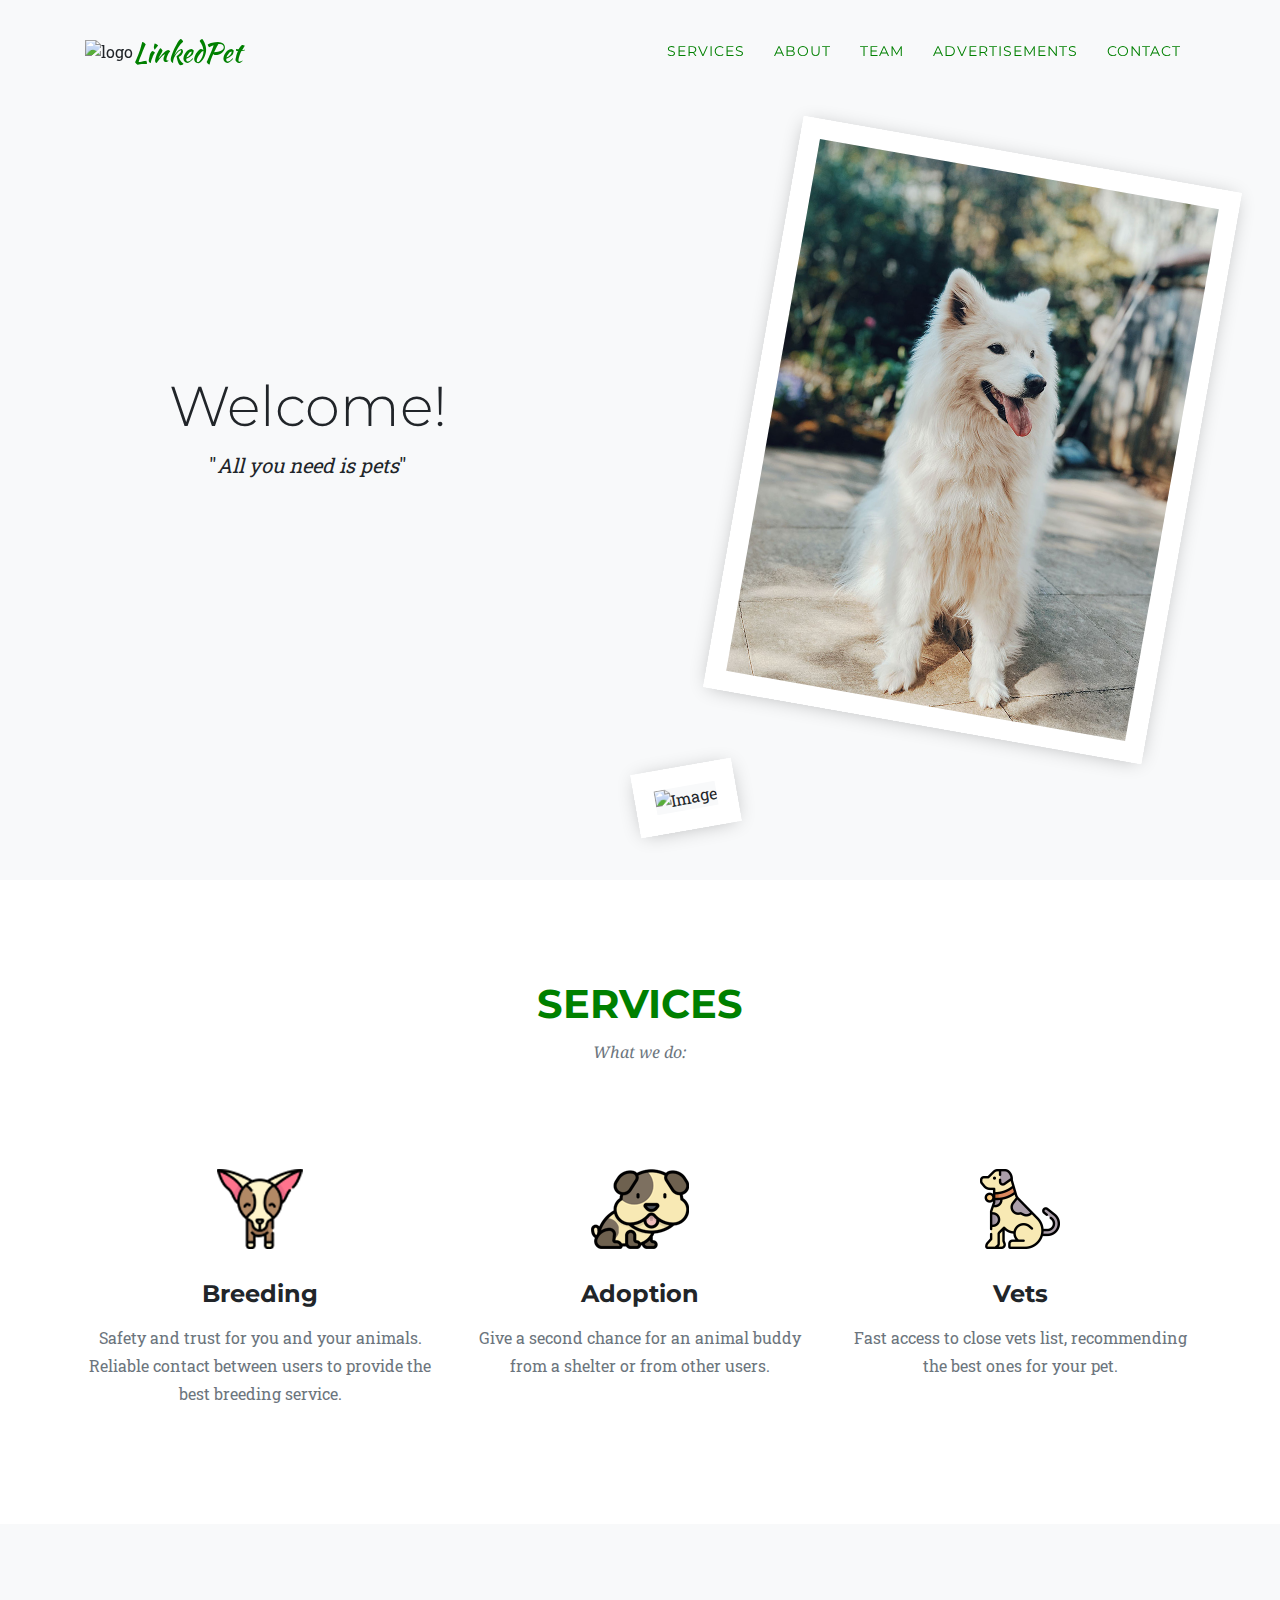
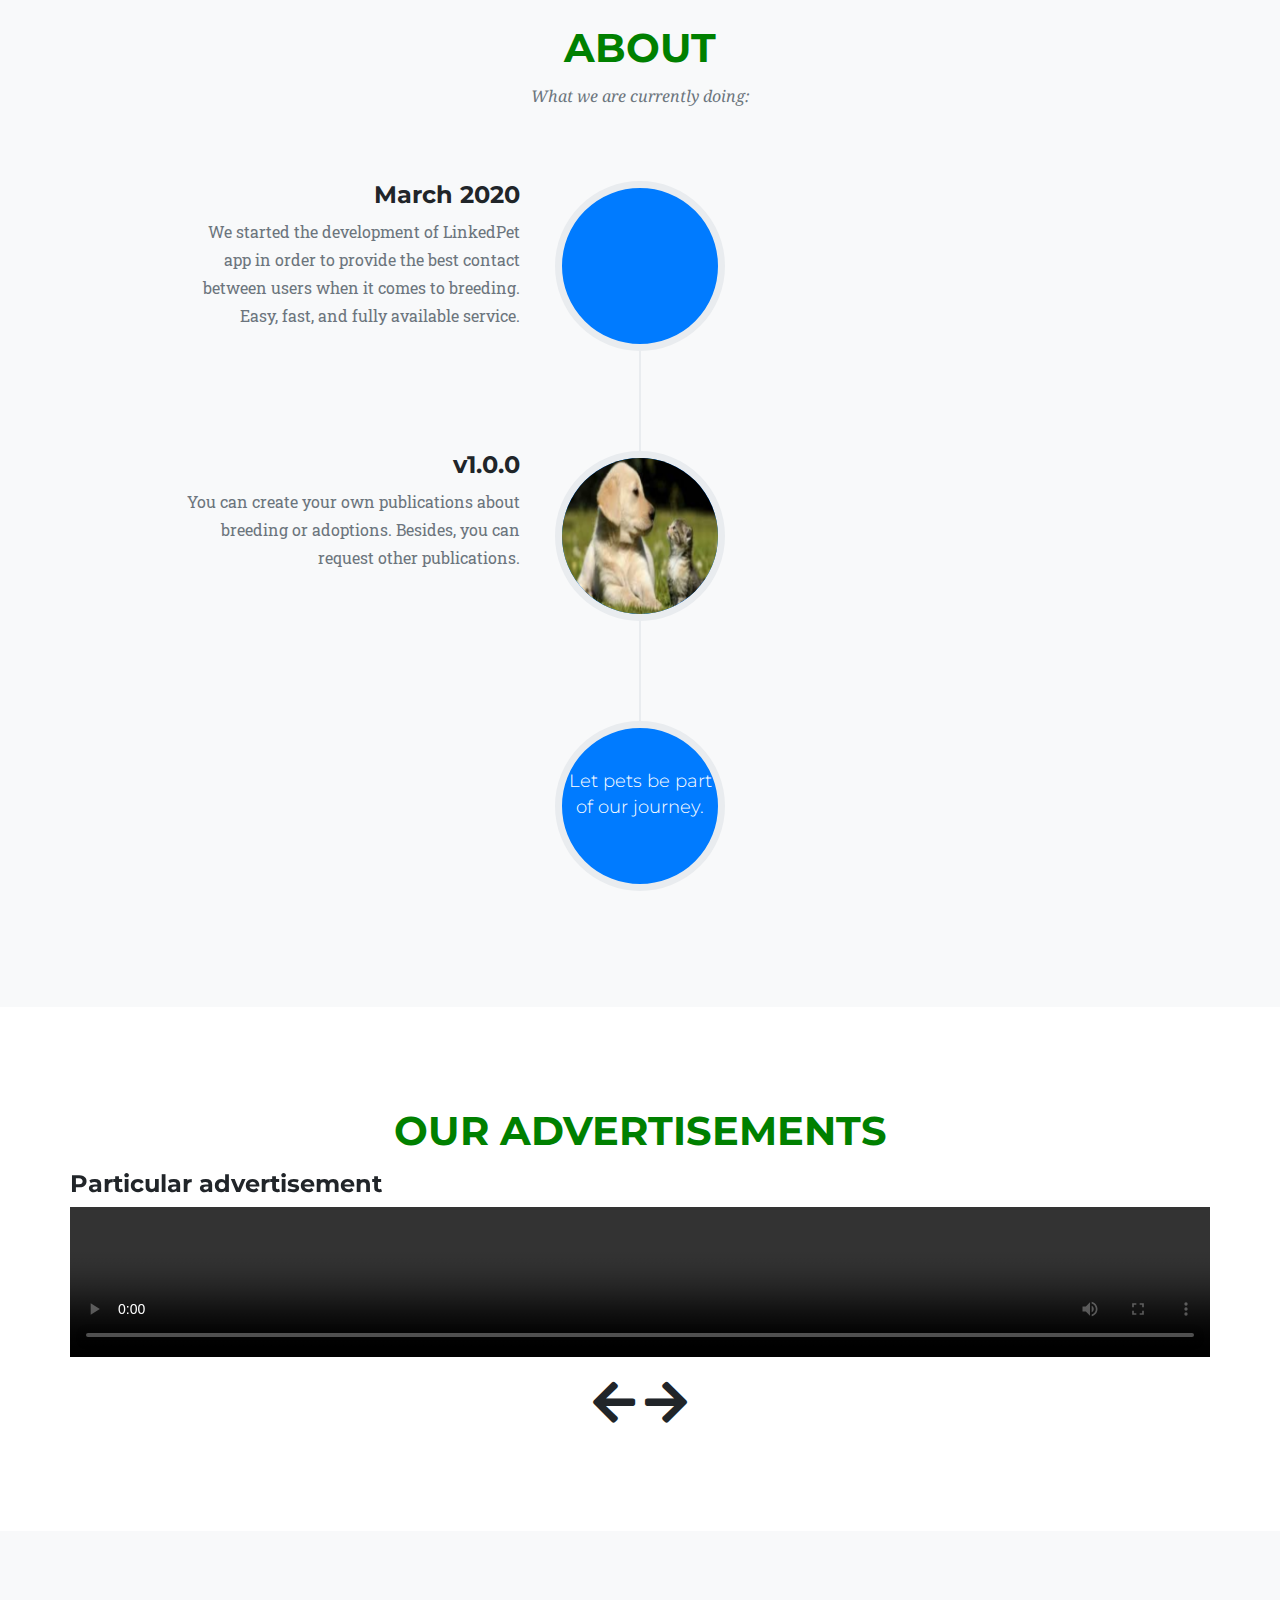
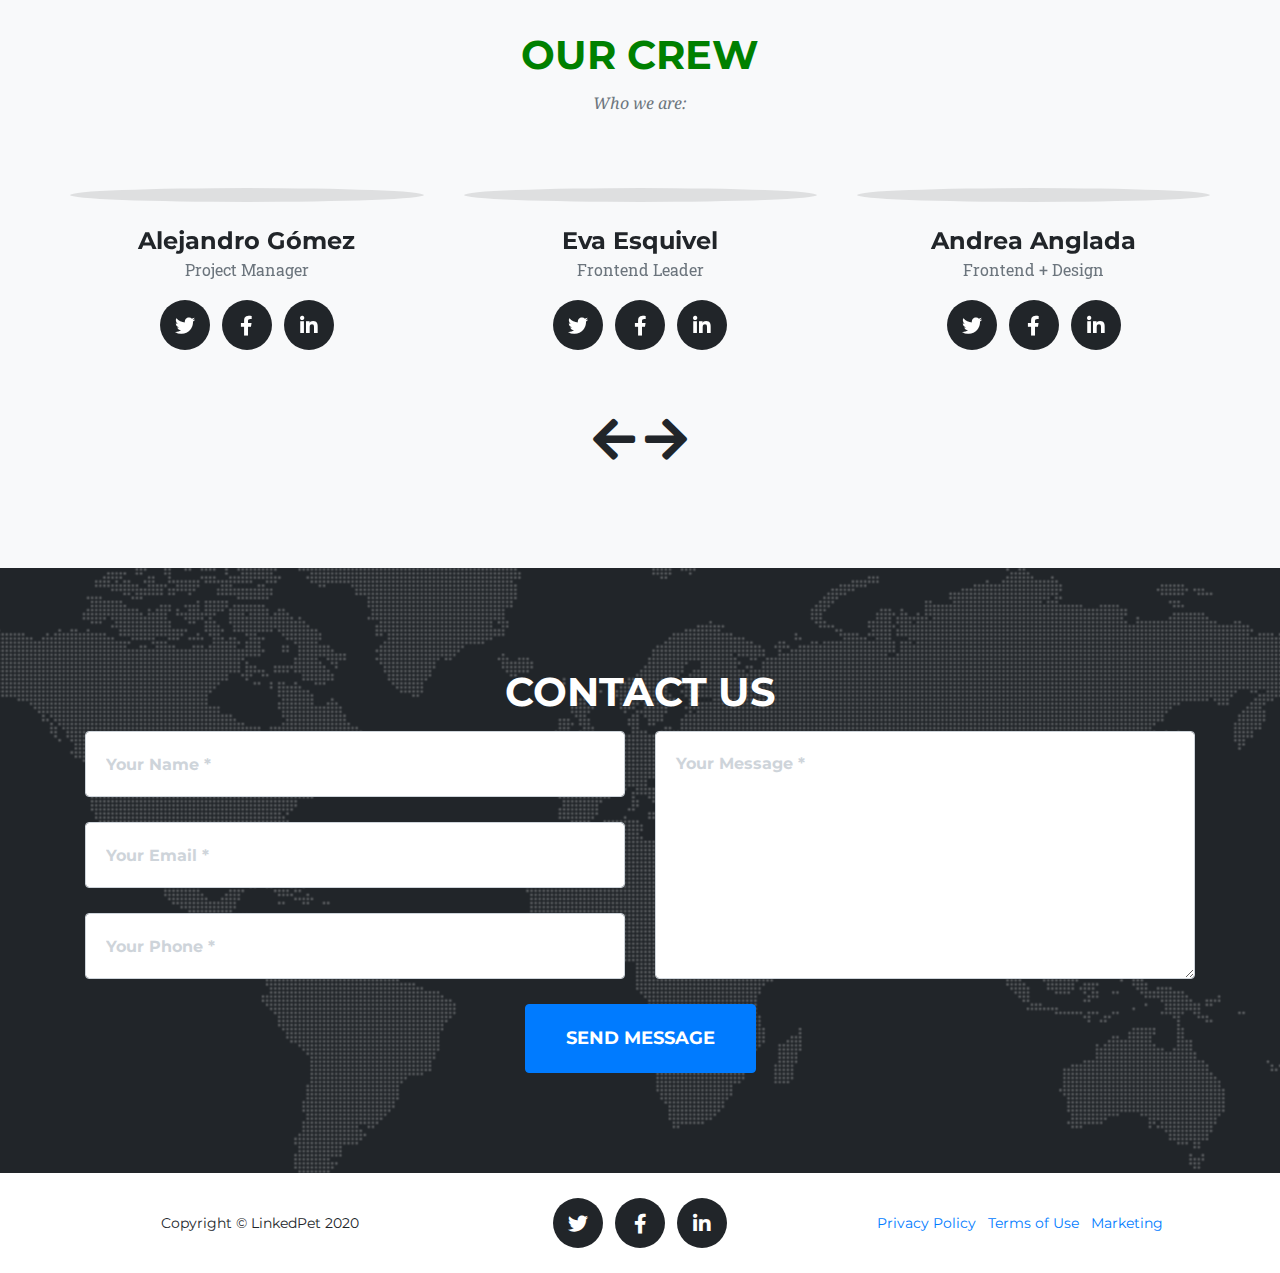
==== commit c4ce89d8: "marketing section" ====
--- a/index.html
+++ b/index.html
@@ -630,6 +630,10 @@
             <li class="list-inline-item">
               <a href="terms.html">Terms of Use</a>
             </li>
+
+            <li class="list-inline-item">
+              <a href="marketing.html">Marketing</a>
+            </li>
           </ul>
         </div>
       </div>
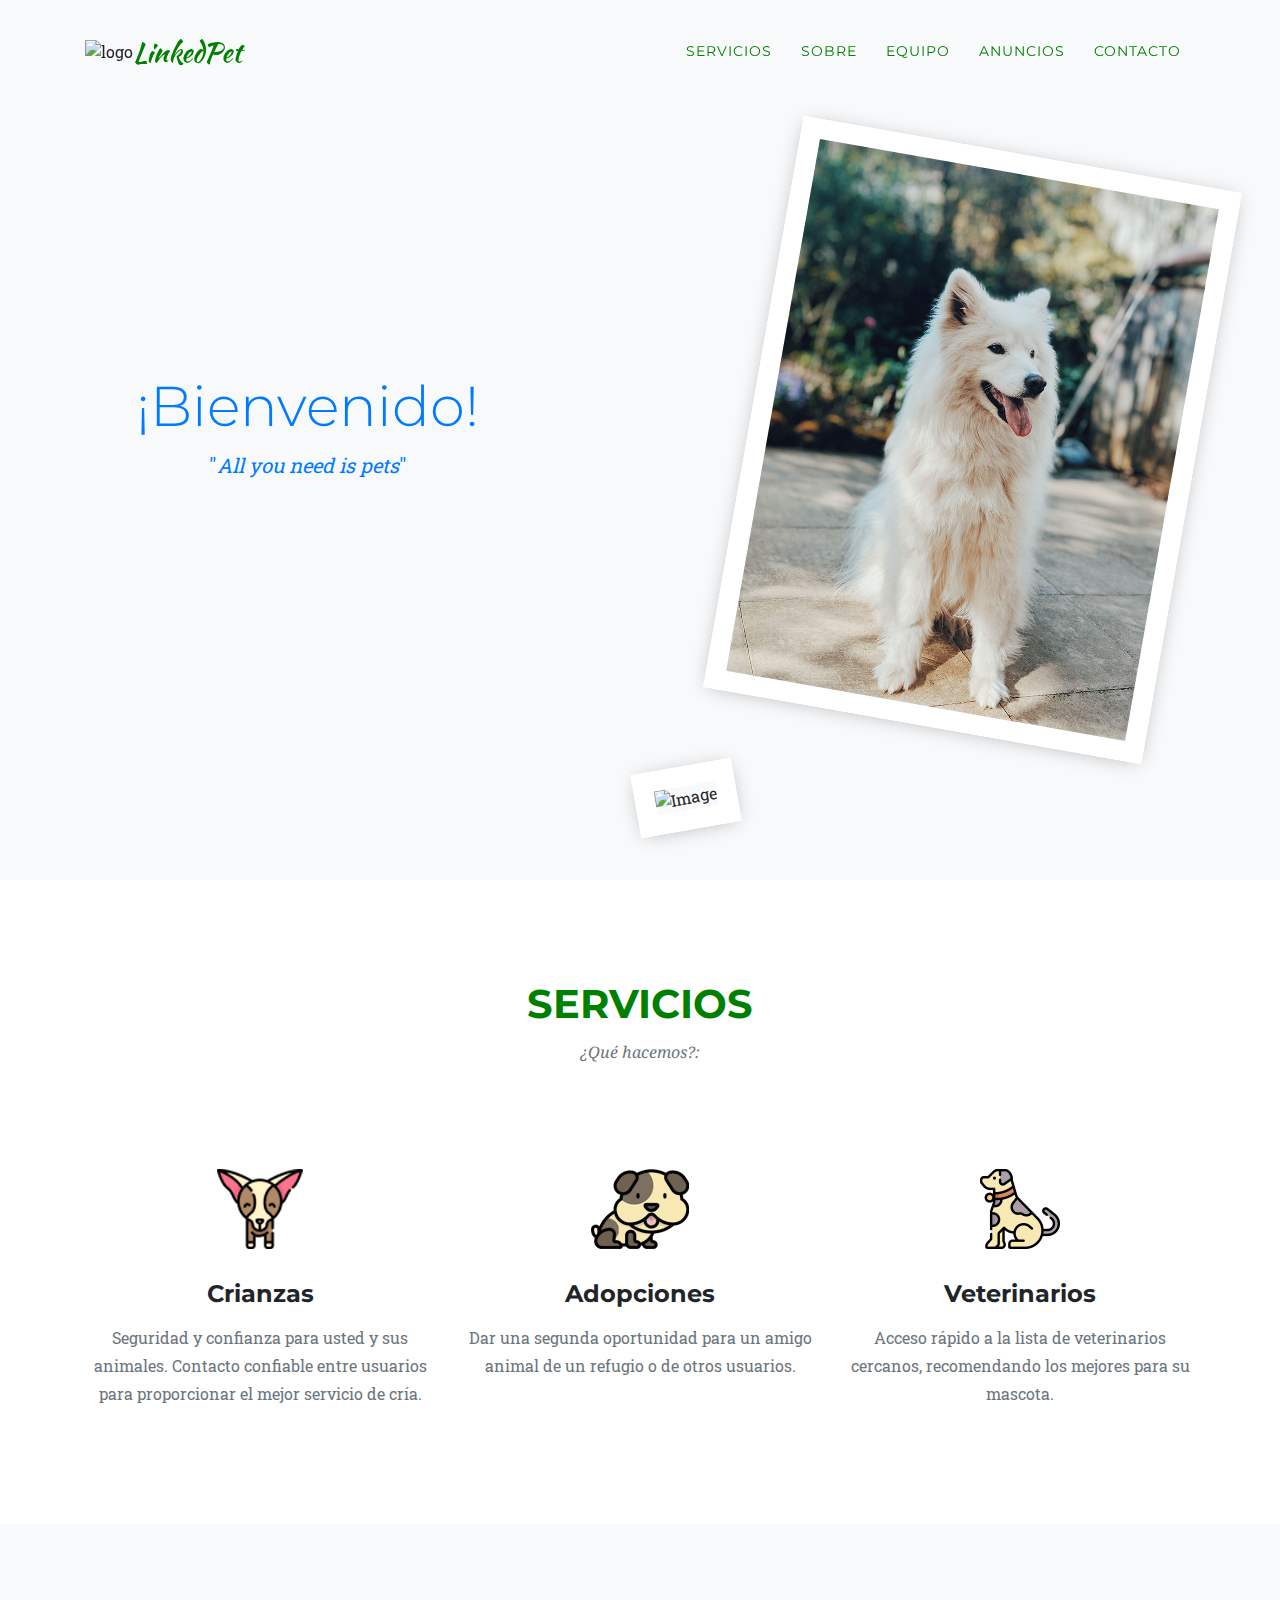
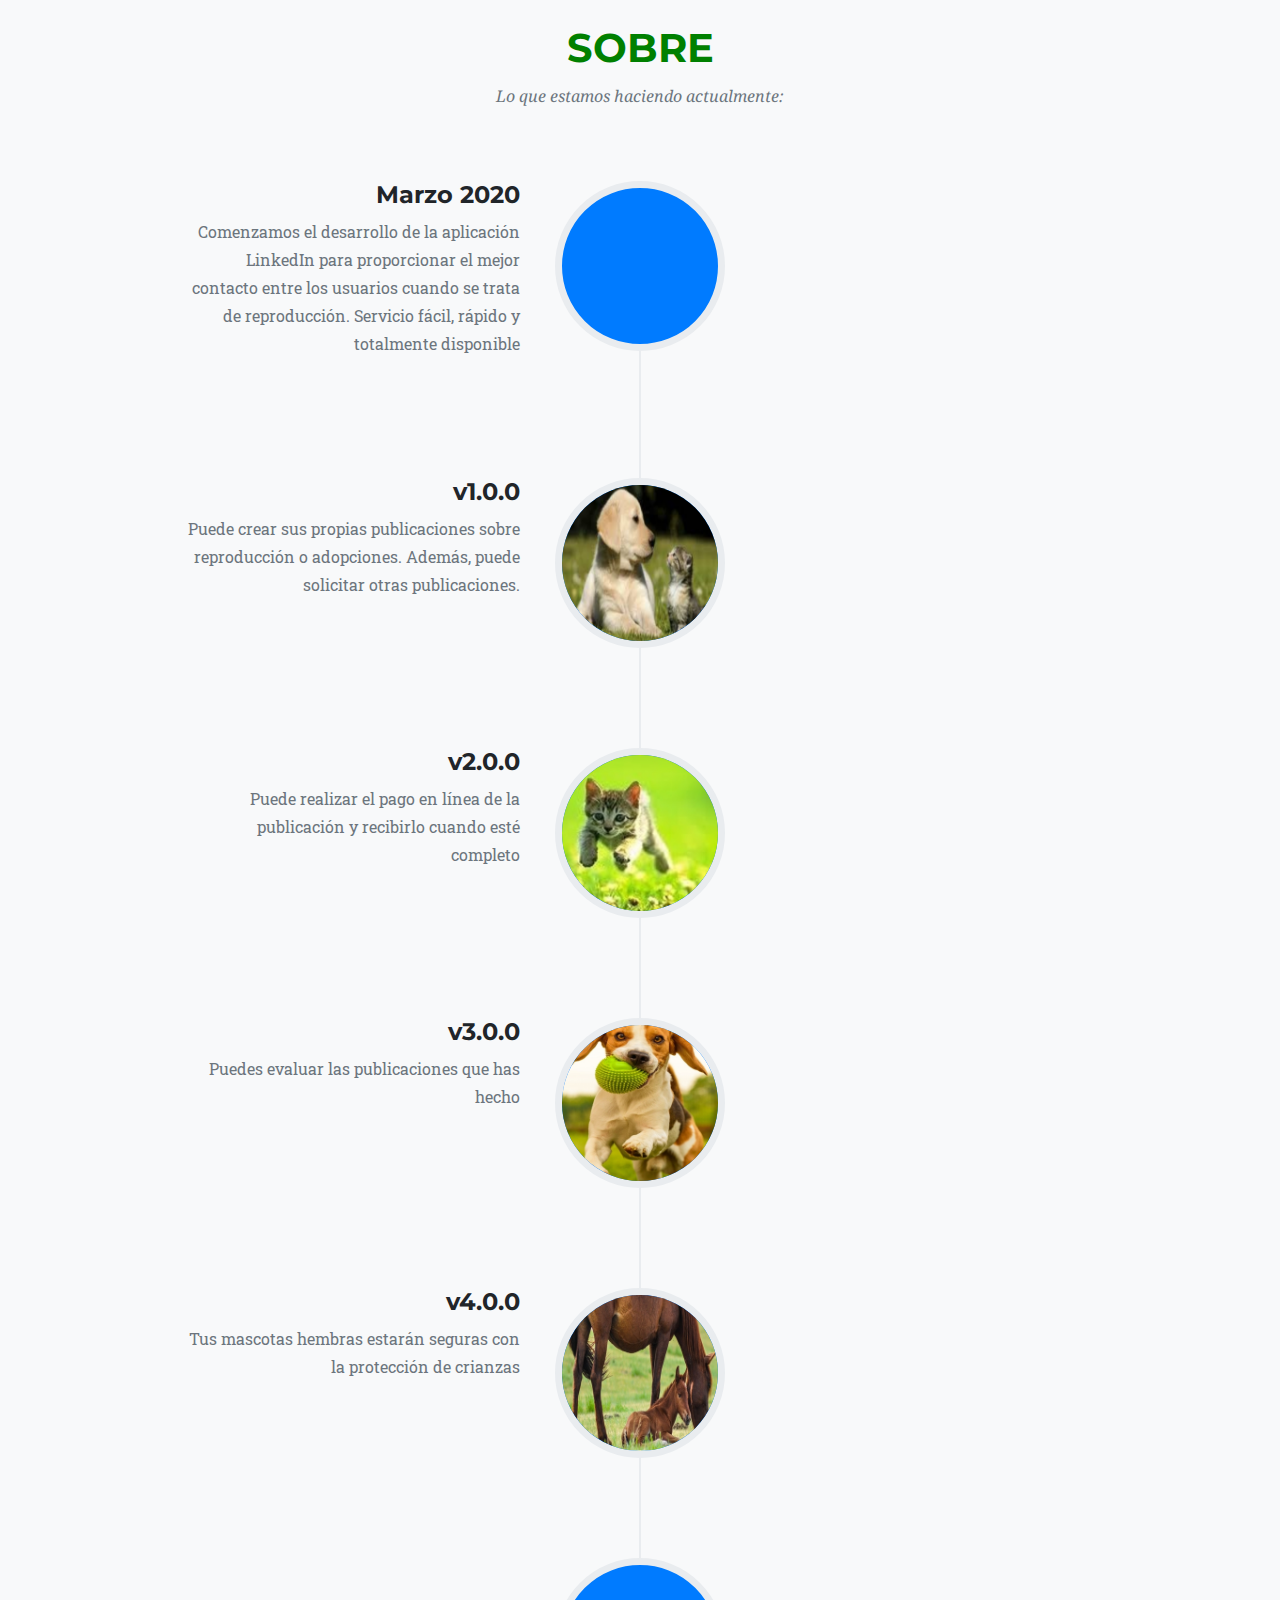
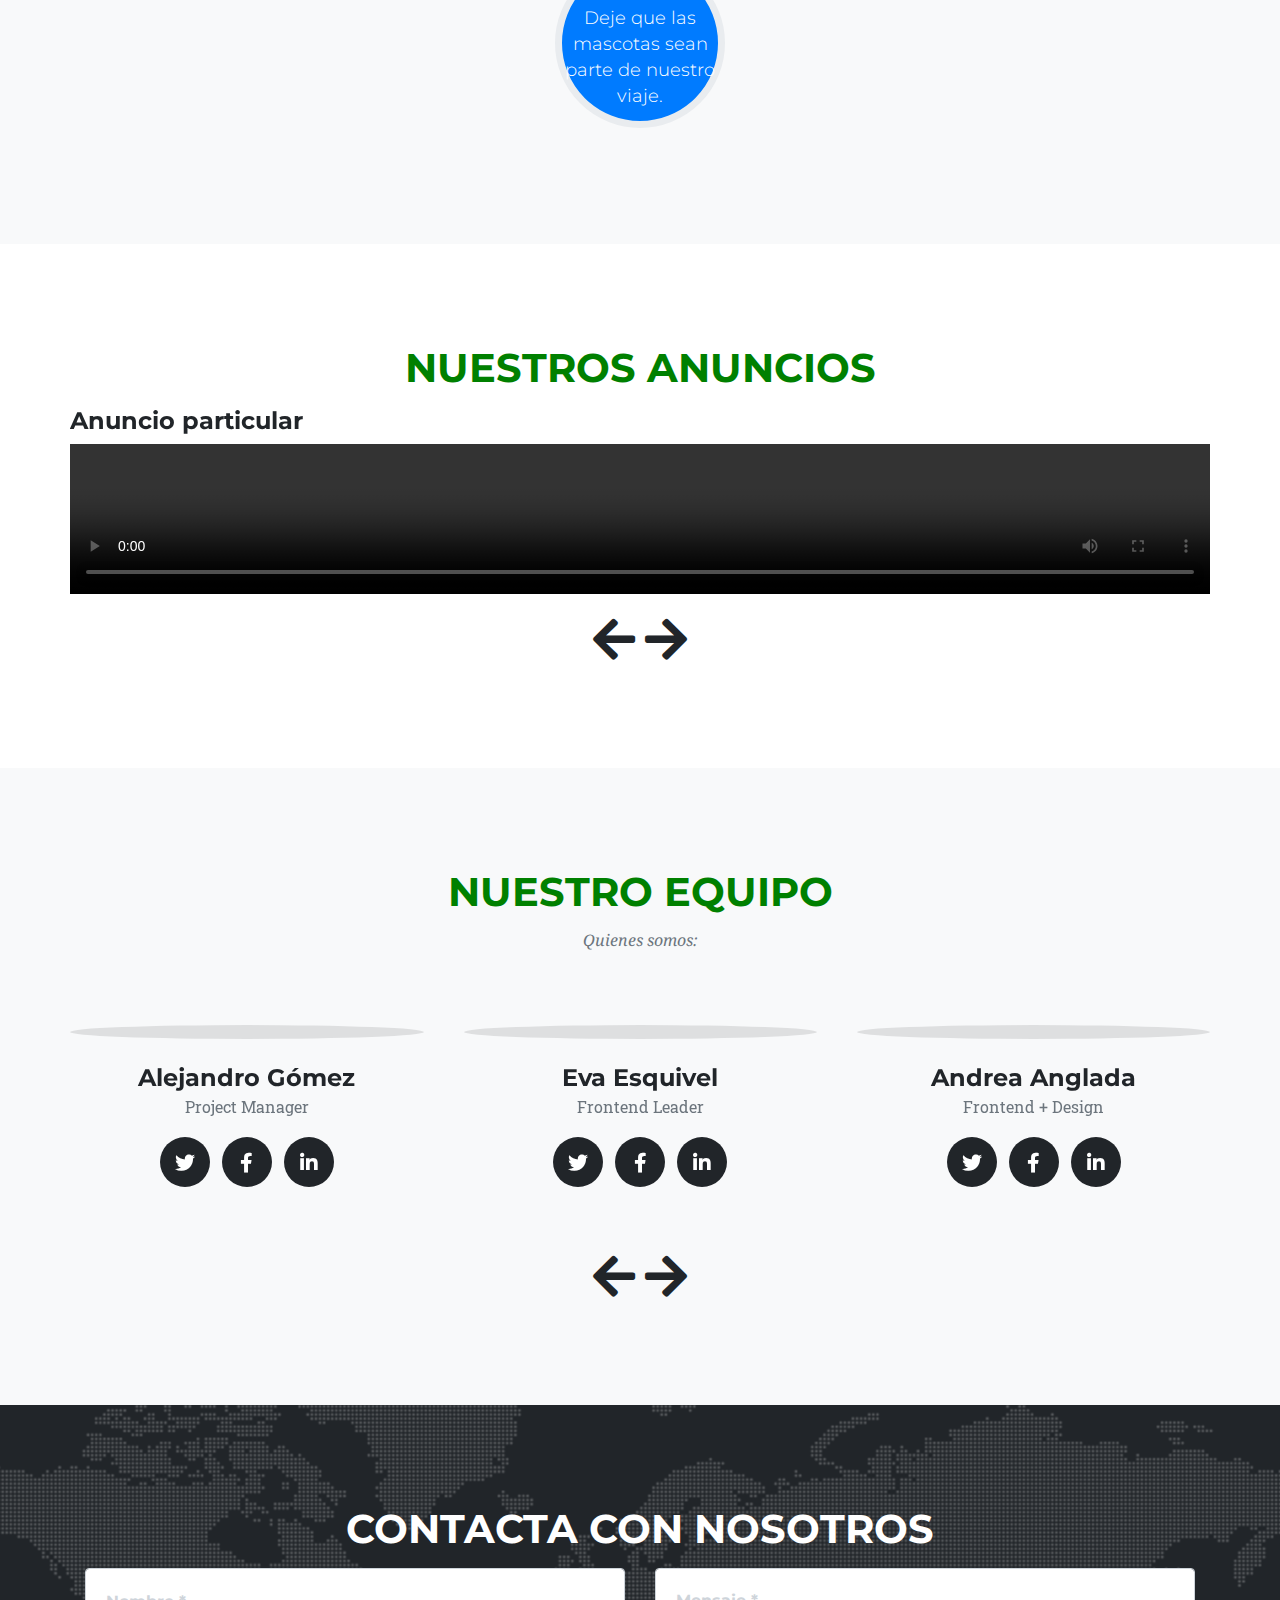
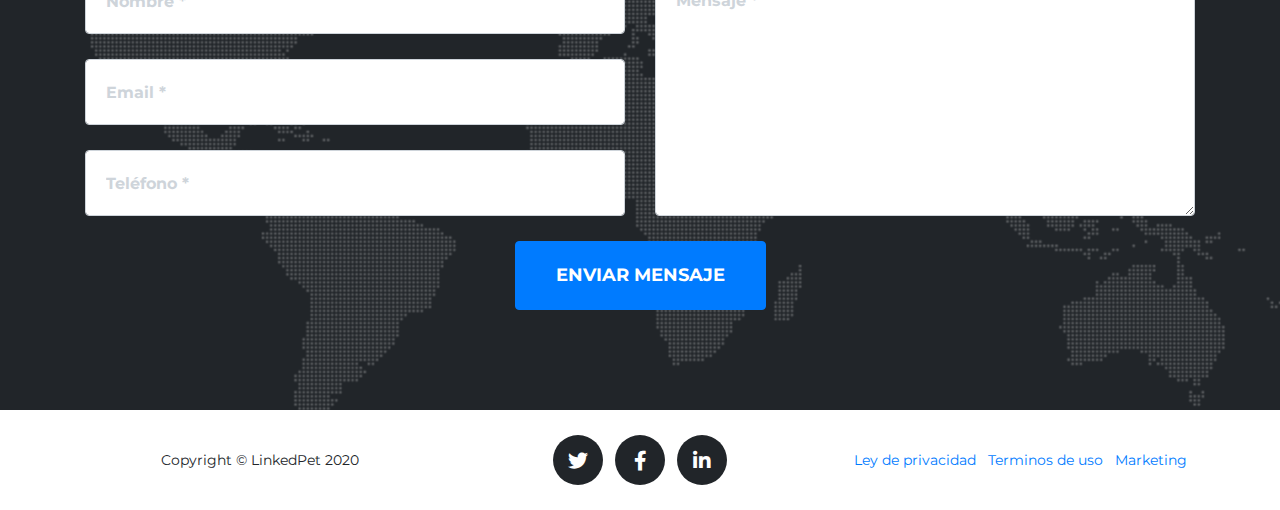
==== commit 1bbe6764: "Redirección a linkedpet desplegada, añadido de versiones + fotos, añadidos videos a la ruleta y trad" ====
--- a/index.html
+++ b/index.html
@@ -1,5 +1,5 @@
 <!DOCTYPE html>
-<html lang="en">
+<html lang="es">
 
 <head>
   <meta charset="utf-8" />
@@ -36,28 +36,27 @@
     <div class="container">
       <img src="img/LinkedPet.png" alt="logo" />
       <a class="navbar-brand js-scroll-trigger" href="#page-top"> LinkedPet</a>
-      <button class="navbar-toggler ml-auto" type="button" data-toggle="collapse"
-        data-target="#navbarResponsive" aria-controls="navbarResponsive" aria-expanded="false"
-        aria-label="Toggle navigation">
+      <button class="navbar-toggler ml-auto" type="button" data-toggle="collapse" data-target="#navbarResponsive"
+        aria-controls="navbarResponsive" aria-expanded="false" aria-label="Toggle navigation">
         Menu
         <i class="fas fa-bars"></i>
       </button>
       <div class="collapse navbar-collapse" id="navbarResponsive">
         <ul class="navbar-nav text-uppercase ml-auto">
           <li class="nav-item">
-            <b><a class="nav-link js-scroll-trigger" href="#services">Services</a></b>
+            <b><a class="nav-link js-scroll-trigger" href="#services">Servicios</a></b>
           </li>
           <li class="nav-item">
-            <a class="nav-link js-scroll-trigger" href="#about">About</a>
+            <a class="nav-link js-scroll-trigger" href="#about">Sobre</a>
           </li>
           <li class="nav-item">
-            <a class="nav-link js-scroll-trigger" href="#team">Team</a>
+            <a class="nav-link js-scroll-trigger" href="#team">Equipo</a>
           </li>
           <li class="nav-item">
-            <a class="nav-link js-scroll-trigger" href="#advertisements">Advertisements</a>
+            <a class="nav-link js-scroll-trigger" href="#advertisements">Anuncios</a>
           </li>
           <li class="nav-item">
-            <a class="nav-link js-scroll-trigger" href="#contact">Contact</a>
+            <a class="nav-link js-scroll-trigger" href="#contact">Contacto</a>
           </li>
         </ul>
       </div>
@@ -68,15 +67,17 @@
   <section class="site-blocks-cover overflow-hidden bg-light mastheadpadding">
     <div class="container">
       <div class="row">
-        <div class="col-md-5 mr-auto align-self-center text-center text-md-left">
+        <a class="col-md-5 mr-auto align-self-center text-center text-md-left" href="https://linkedpet.herokuapp.com">
+        <div >
           <div class="intro-text text-center">
-            <h1 class="display-4">Welcome!</h1>
+            <h1 class="display-4">¡Bienvenido!</h1>
             <blockquote class="blockquote">
               <p class="mb-4">"<em>All you need is pets</em>"</p>
             </blockquote>
             <!--<p><a href="#" class="btn btn-primary">Get In Touch</a></p>-->
           </div>
         </div>
+        </a>
         <div class="col-md-5 align-self-center text-center text-md-right">
           <img src="../img/dog_1.jpg" alt="Image" class="img-fluid cover-img">
           <img src="../img/cat.jpeg" alt="Image" class="img-fluid cover-img2">
@@ -91,9 +92,9 @@
     <div class="container">
       <div class="row">
         <div class="col-lg-12 text-center">
-          <h2 class="section-heading text-uppercase">Services</h2>
+          <h2 class="section-heading text-uppercase">Servicios</h2>
           <h3 class="section-subheading text-muted">
-            What we do:
+            ¿Qué hacemos?:
           </h3>
         </div>
       </div>
@@ -102,28 +103,28 @@
           <span class="fa-stack fa-4x">
             <img src="img/services/service_icon_1.png" />
           </span>
-          <h4 class="service-heading">Breeding</h4>
+          <h4 class="service-heading">Crianzas</h4>
           <p class="text-muted">
-            Safety and trust for you and your animals. Reliable contact between users to provide the best breeding
-            service.
+            Seguridad y confianza para usted y sus animales. Contacto confiable entre usuarios para proporcionar el
+            mejor servicio de cría.
           </p>
         </div>
         <div class="col-md-4">
           <span class="fa-stack fa-4x">
             <img src="img/services/service_icon_2.png" />
           </span>
-          <h4 class="service-heading">Adoption</h4>
+          <h4 class="service-heading">Adopciones</h4>
           <p class="text-muted">
-            Give a second chance for an animal buddy from a shelter or from other users.
-          </p>
+            Dar una segunda oportunidad para un amigo animal de un refugio o de otros usuarios. </p>
         </div>
         <div class="col-md-4">
           <span class="fa-stack fa-4x">
             <img src="img/services/service_icon_3.png" />
           </span>
-          <h4 class="service-heading">Vets</h4>
+          <h4 class="service-heading">Veterinarios</h4>
           <p class="text-muted">
-            Fast access to close vets list, recommending the best ones for your pet.
+
+            Acceso rápido a la lista de veterinarios cercanos, recomendando los mejores para su mascota.
           </p>
         </div>
       </div>
@@ -131,13 +132,14 @@
   </section>
 
   <!-- About -->
-  <section class="bg-light page-section "  id="about">
+  <section class="bg-light page-section " id="about">
     <div class="container">
       <div class="row">
         <div class="col-lg-12 text-center">
-          <h2 class="section-heading text-uppercase">About</h2>
+          <h2 class="section-heading text-uppercase">Sobre</h2>
           <h3 class="section-subheading text-muted">
-            What we are currently doing:
+
+            Lo que estamos haciendo actualmente:
           </h3>
         </div>
       </div>
@@ -150,21 +152,21 @@
               </div>
               <div class="timeline-panel">
                 <div class="timeline-heading">
-                  <h4>March 2020</h4>
+                  <h4>Marzo 2020</h4>
                   <!--<h4 class="subheading">SPRINT 1</h4>-->
                 </div>
                 <div class="timeline-body">
                   <p class="text-muted">
-                    We started the development of LinkedPet app in order
-                    to provide the best contact between users when it comes to breeding. Easy, fast, and fully available
-                    service.
+
+                    Comenzamos el desarrollo de la aplicación LinkedIn para proporcionar el mejor contacto entre los
+                    usuarios cuando se trata de reproducción. Servicio fácil, rápido y totalmente disponible
                   </p>
                 </div>
               </div>
             </li>
             <li>
               <div class="timeline-image">
-                <img class="rounded-circle img-fluid" src="img/mascota.png" alt="" />
+                <img class="rounded-circle img-fluid" src="img/about/mascota.png" alt="" />
               </div>
               <div class="timeline-panel">
                 <div class="timeline-heading">
@@ -173,14 +175,64 @@
                 </div>
                 <div class="timeline-body">
                   <p class="text-muted">
-                   You can create your own publications about breeding or adoptions. Besides, you can request other publications.
+
+                    Puede crear sus propias publicaciones sobre reproducción o adopciones. Además, puede solicitar otras
+                    publicaciones.
+                  </p>
+                </div>
+              </div>
+            </li>
+            <li>
+              <div class="timeline-image">
+                <img class="rounded-circle img-fluid" src="img/about/gatito.jpg" alt="" />
+              </div>
+              <div class="timeline-panel">
+                <div class="timeline-heading">
+                  <h4>v2.0.0</h4>
+                  <!--<h4 class="subheading">SPRINT 1</h4>-->
+                </div>
+                <div class="timeline-body">
+                  <p class="text-muted">
+                    Puede realizar el pago en línea de la publicación y recibirlo cuando esté completo
+                  </p>
+                </div>
+              </div>
+            </li>
+            <li>
+              <div class="timeline-image">
+                <img class="rounded-circle img-fluid" src="img/about/perro_pelota.jpg" alt="" />
+              </div>
+              <div class="timeline-panel">
+                <div class="timeline-heading">
+                  <h4>v3.0.0</h4>
+                  <!--<h4 class="subheading">SPRINT 1</h4>-->
+                </div>
+                <div class="timeline-body">
+                  <p class="text-muted">
+                    Puedes evaluar las publicaciones que has hecho
+                  </p>
+                </div>
+              </div>
+            </li>
+            <li>
+              <div class="timeline-image">
+                <img class="rounded-circle img-fluid" src="img/about/potrito.jpg" alt="" />
+              </div>
+              <div class="timeline-panel">
+                <div class="timeline-heading">
+                  <h4>v4.0.0</h4>
+                  <!--<h4 class="subheading">SPRINT 1</h4>-->
+                </div>
+                <div class="timeline-body">
+                  <p class="text-muted">
+                    Tus mascotas hembras estarán seguras con la protección de crianzas
                   </p>
                 </div>
               </div>
             </li>
             <li class="timeline-inverted">
               <div class="timeline-image">
-                <h4 class="display-4">Let pets be part of our journey.</h4>
+                <h4 class="display-4">Deje que las mascotas sean parte de nuestro viaje.</h4>
               </div>
             </li>
           </ul>
@@ -189,45 +241,74 @@
     </div>
   </section>
 
- <!-- Advertisements -->
- <section class="page-section" id="advertisements">
-  <div class="container">
-    <div class="row">
-      <div class="col-lg-12 text-center">
-        <h2 class="section-heading text-uppercase">Our advertisements</h2>
-      </div>
-    </div>
-    <div class="row">
-      <div id="owl-ad" class="owl-carousel owl-theme owl-loaded owl-drag">
-        <div class="ad">
-          <h4>Particular advertisement</h4>
-          <video width="100%" height="100%" controls>
-            <source src="video/anuncioParticular.mp4" type="video/mp4">
-            Your browser does not support the video tag.
-          </video>
-         
-        </div>
-        <div class="ad">
-          <h4>Sponsor advertisement</h4>
-          <video width="100%" height="100%" controls>
-            <source src="video/anuncioParticular.mp4" type="video/mp4">
-            Your browser does not support the video tag.
-          </video>
-         
-        </div>
-      </div>
-    </div>
-    <div class="row">
-      <div class="col-lg-8 mx-auto text-center">
-        <!--<p class="large text-muted">
+  <!-- Advertisements -->
+  <section class="page-section" id="advertisements">
+    <div class="container">
+      <div class="row">
+        <div class="col-lg-12 text-center">
+          <h2 class="section-heading text-uppercase">Nuestros anuncios</h2>
+        </div>
+      </div>
+      <div class="row">
+        <div id="owl-ad" class="owl-carousel owl-theme owl-loaded owl-drag">
+          <div class="ad">
+            <h4>Anuncio particular</h4>
+            <video width="100%" height="100%" controls>
+              <source src="video/por-que-criar-con-linked-pet.mp4" type="video/mp4">
+
+              Su navegador no soporta la etiqueta de vídeo.
+            </video>
+
+          </div>
+          <div class="ad">
+            <h4>Anuncio inversor</h4>
+            <video width="100%" height="100%" controls>
+              <source src="video/Video Inversor.mp4" type="video/mp4">
+
+              Su navegador no soporta la etiqueta de vídeo.
+            </video>
+
+          </div>
+          <div class="ad">
+            <h4>Publicidad 1</h4>
+            <video width="100%" height="100%" controls>
+              <source src="video/Anuncio-1.mp4" type="video/mp4">
+
+              Su navegador no soporta la etiqueta de vídeo.
+            </video>
+
+          </div>
+          <div class="ad">
+            <h4>Publicidad 2</h4>
+            <video width="100%" height="100%" controls>
+              <source src="video/Anuncio-2.mp4" type="video/mp4">
+
+              Su navegador no soporta la etiqueta de vídeo.
+            </video>
+
+          </div>
+          <div class="ad">
+            <h4>Demo</h4>
+            <video width="100%" height="100%" controls>
+              <source src="video/DemoDefinitiva(Yo tambien espero).mp4" type="video/mp4">
+
+              Su navegador no soporta la etiqueta de vídeo.
+            </video>
+
+          </div>
+        </div>
+      </div>
+      <div class="row">
+        <div class="col-lg-8 mx-auto text-center">
+          <!--<p class="large text-muted">
             Lorem ipsum dolor sit amet, consectetur adipisicing elit. Aut
             eaque, laboriosam veritatis, quos non quis ad perspiciatis, totam
             corporis ea, alias ut unde.
           </p>-->
+        </div>
       </div>
     </div>
-  </div>
-</section>
+  </section>
 
 
   <!-- Team -->
@@ -235,9 +316,11 @@
     <div class="container">
       <div class="row">
         <div class="col-lg-12 text-center">
-          <h2 class="section-heading text-uppercase">Our Crew</h2>
+          <h2 class="section-heading text-uppercase">Nuestro equipo</h2>
           <h3 class="section-subheading text-muted">
-            Who we are:
+
+
+            Quienes somos:
           </h3>
         </div>
       </div>
@@ -548,7 +631,7 @@
     <div class="container">
       <div class="row">
         <div class="col-lg-12 text-center">
-          <h2 class="section-heading text-uppercase">Contact Us</h2>
+          <h2 class="section-heading text-uppercase">Contacta con nosotros</h2>
           <!--<h3 class="section-subheading text-muted">
               Lorem ipsum dolor sit amet consectetur.
             </h3>-->
@@ -560,25 +643,25 @@
             <div class="row">
               <div class="col-md-6">
                 <div class="form-group">
-                  <input class="form-control" id="name" type="text" placeholder="Your Name *" required="required"
-                    data-validation-required-message="Please enter your name." />
+                  <input class="form-control" id="name" type="text" placeholder="Nombre *" required="required"
+                    data-validation-required-message="Por favor inserte su nombre." />
                   <p class="help-block text-danger"></p>
                 </div>
                 <div class="form-group">
-                  <input class="form-control" id="email" type="email" placeholder="Your Email *" required="required"
-                    data-validation-required-message="Please enter your email address." />
+                  <input class="form-control" id="email" type="email" placeholder="Email *" required="required"
+                    data-validation-required-message="Por favor inserte su email." />
                   <p class="help-block text-danger"></p>
                 </div>
                 <div class="form-group">
-                  <input class="form-control" id="phone" type="tel" placeholder="Your Phone *" required="required"
-                    data-validation-required-message="Please enter your phone number." />
+                  <input class="form-control" id="phone" type="tel" placeholder="Teléfono *" required="required"
+                    data-validation-required-message="Por favor inserte su teléfono." />
                   <p class="help-block text-danger"></p>
                 </div>
               </div>
               <div class="col-md-6">
                 <div class="form-group">
-                  <textarea class="form-control" id="message" placeholder="Your Message *" required="required"
-                    data-validation-required-message="Please enter a message."></textarea>
+                  <textarea class="form-control" id="message" placeholder="Mensaje *" required="required"
+                    data-validation-required-message="Por favor inserte su mensaje."></textarea>
                   <p class="help-block text-danger"></p>
                 </div>
               </div>
@@ -586,7 +669,7 @@
               <div class="col-lg-12 text-center">
                 <div id="success"></div>
                 <button id="sendMessageButton" class="btn btn-primary btn-xl text-uppercase" type="submit">
-                  Send Message
+                  Enviar mensaje
                 </button>
               </div>
             </div>
@@ -625,10 +708,10 @@
         <div class="col-md-4">
           <ul class="list-inline quicklinks">
             <li class="list-inline-item">
-              <a href="privacy_policy.html">Privacy Policy</a>
+              <a href="privacy_policy.html">Ley de privacidad</a>
             </li>
             <li class="list-inline-item">
-              <a href="terms.html">Terms of Use</a>
+              <a href="terms.html">Terminos de uso</a>
             </li>
 
             <li class="list-inline-item">
